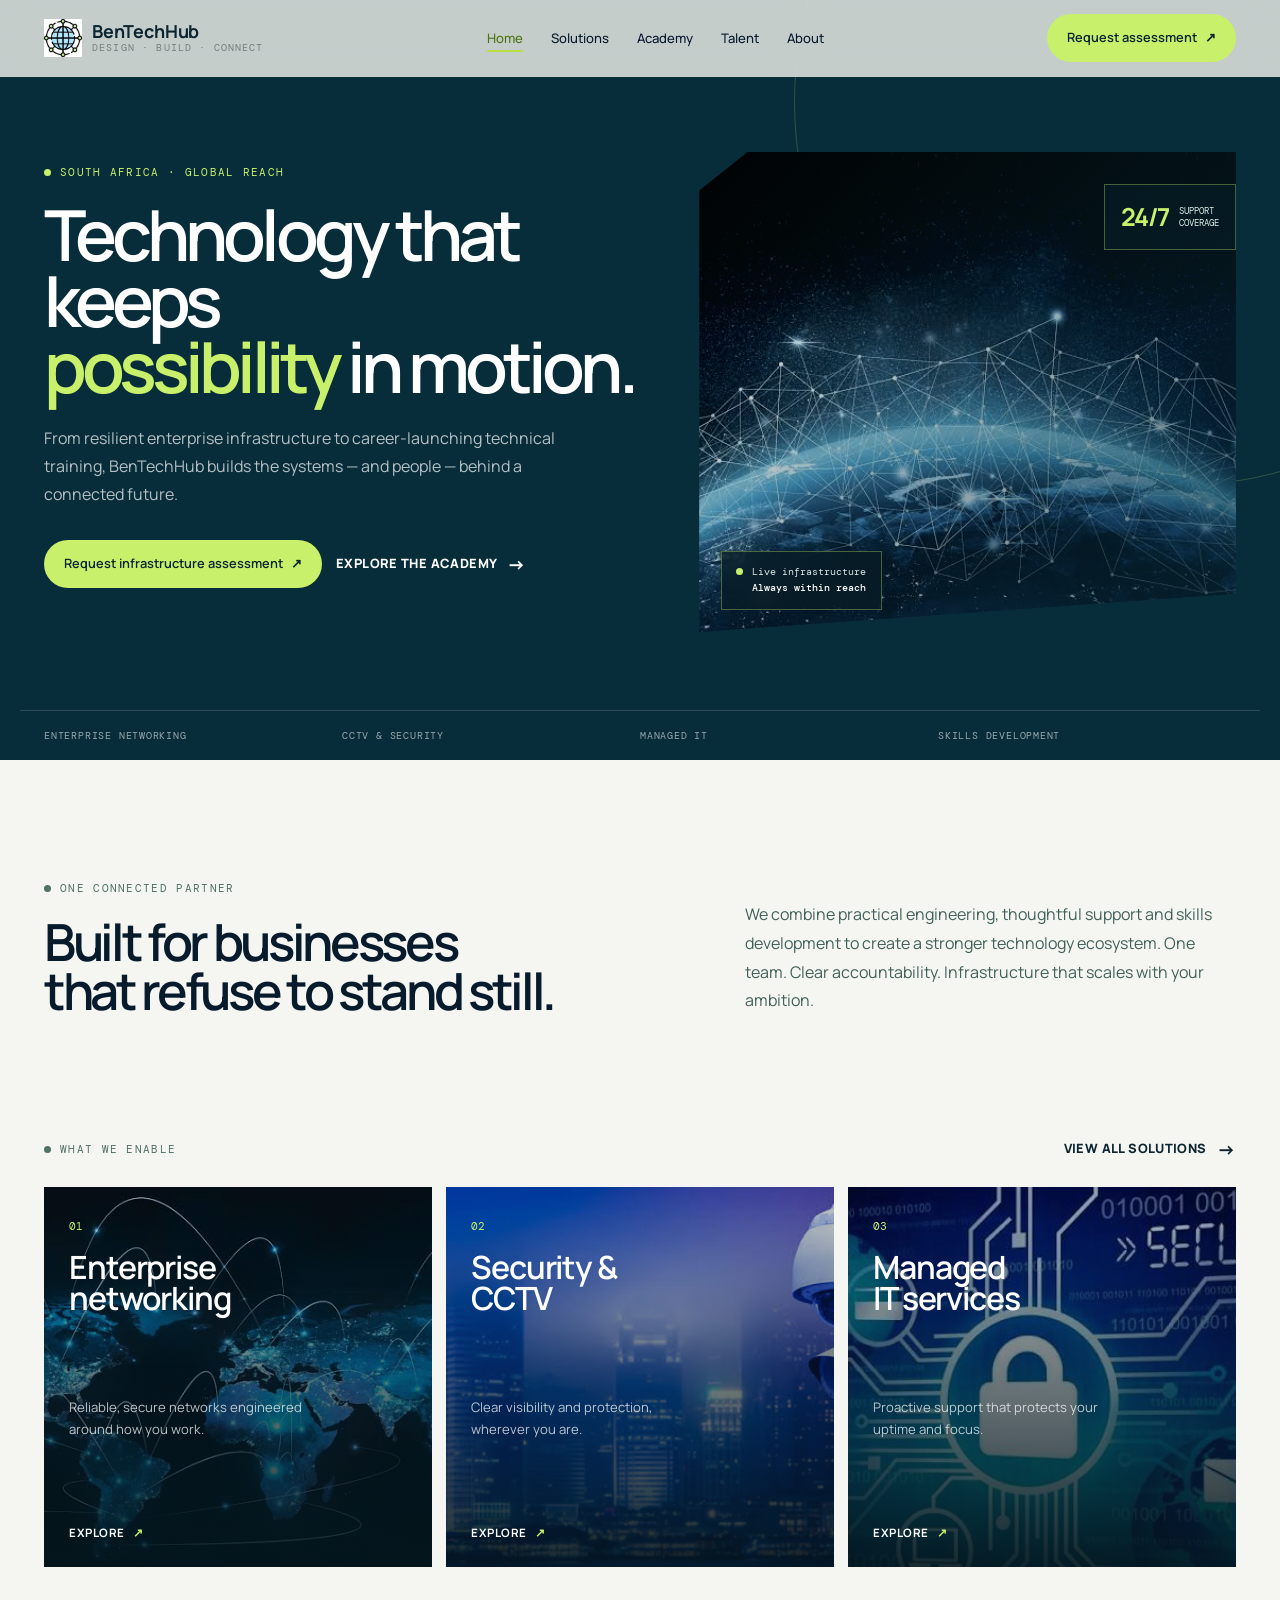
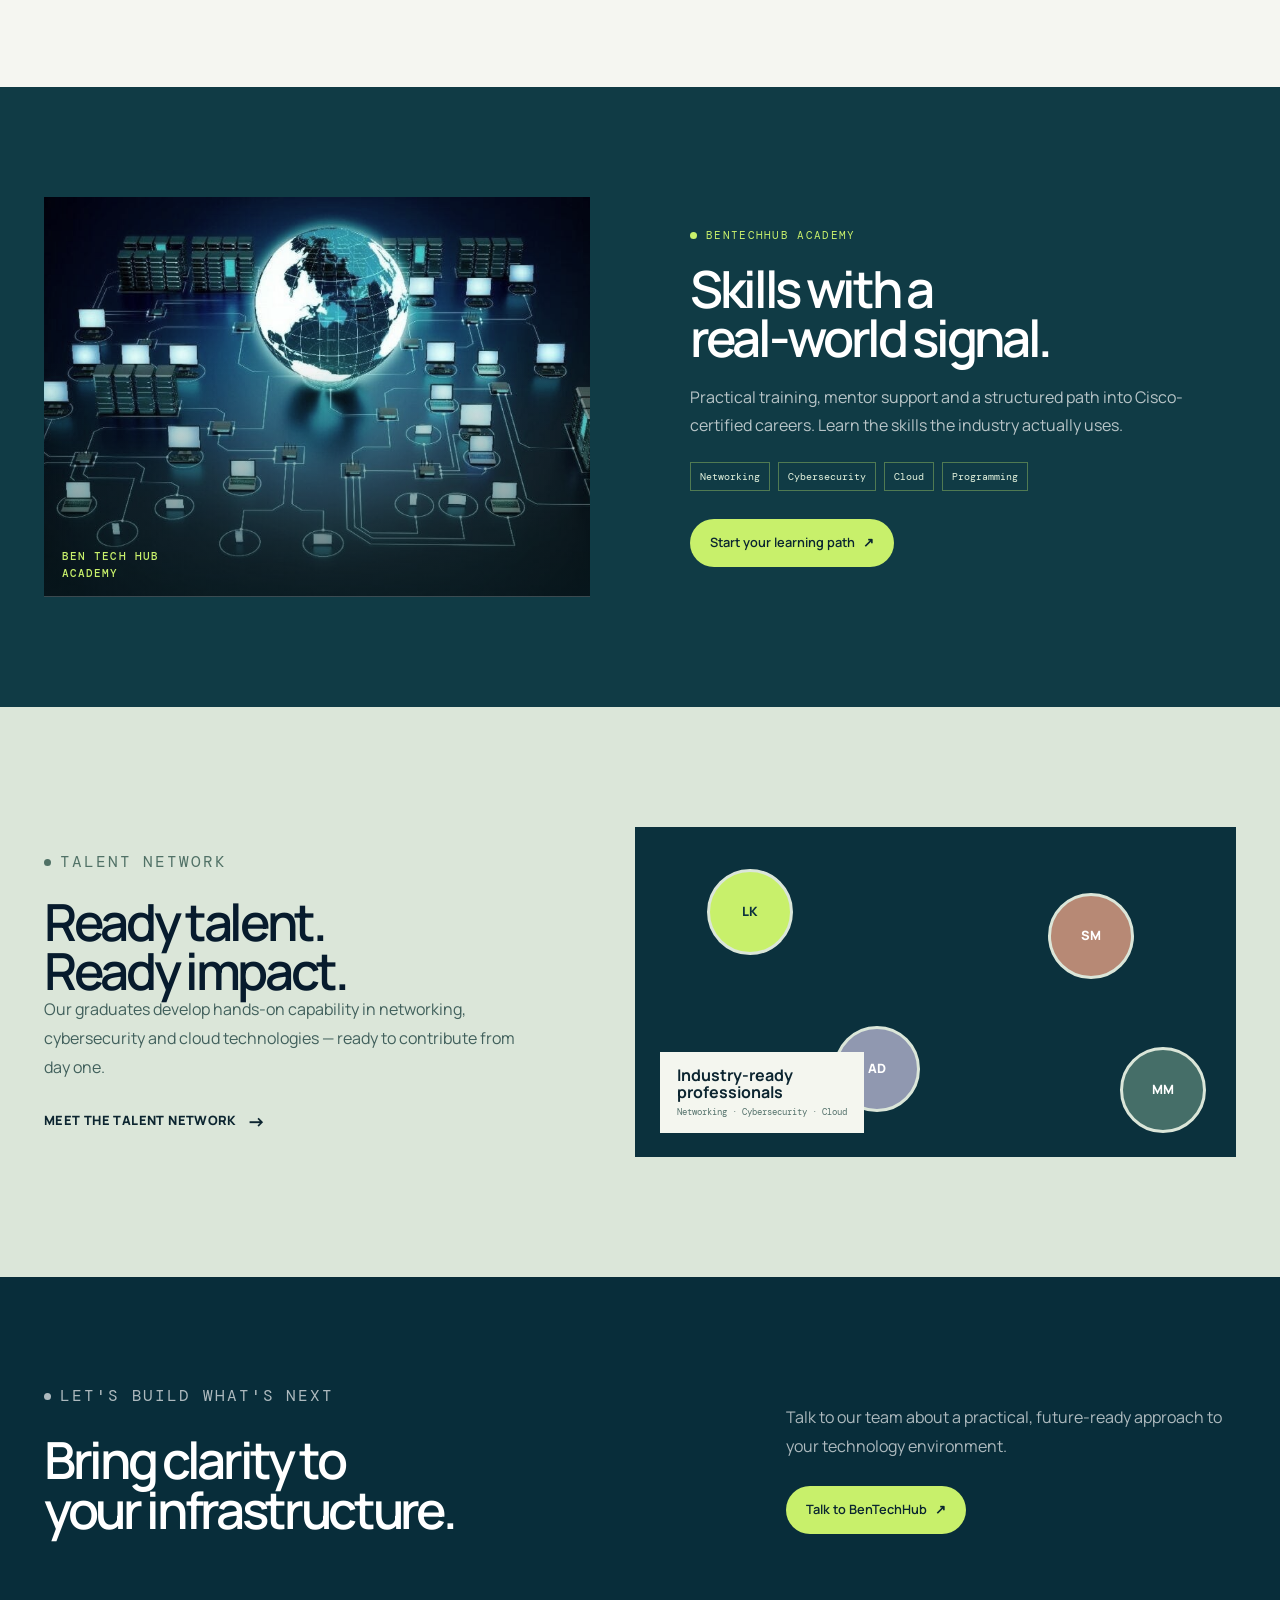
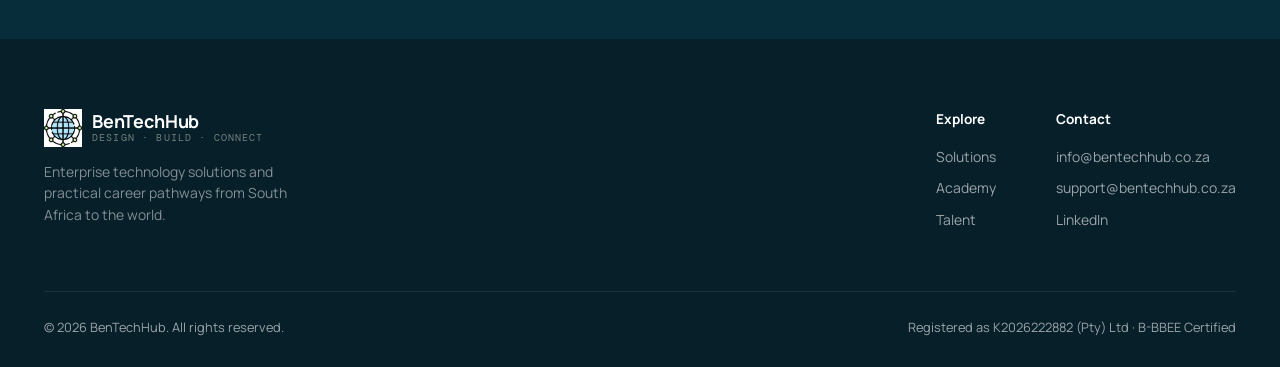
==== index.html @ 3ec2d5c3 "BenTech V1" ====
<!doctype html>
<html lang="en">
<head>
  <meta charset="utf-8"><meta name="viewport" content="width=device-width, initial-scale=1">
  <title>BenTechHub — Enterprise Technology & Career Pathways</title>
  <meta name="description" content="BenTechHub delivers enterprise networking, CCTV, managed IT and practical technology training across South Africa.">
  <link rel="preconnect" href="https://fonts.googleapis.com"><link rel="preconnect" href="https://fonts.gstatic.com" crossorigin>
  <link href="https://fonts.googleapis.com/css2?family=DM+Mono:wght@400;500&family=Manrope:wght@400;500;600;700;800&display=swap" rel="stylesheet"><link rel="stylesheet" href="styles.css">
</head>
<body class="hub-home">
<header id="siteHeader"><div class="nav-wrap container">
  <a class="brand hub-brand" href="index.html"><img src="images.png" alt="" class="hub-logo"><span class="brand-text"><b>BenTechHub</b><span>Design · Build · Connect</span></span></a>
  <nav class="links"><a class="active" href="index.html">Home</a><a href="services.html">Solutions</a><a href="academy.html">Academy</a><a href="talent.html">Talent</a><a href="about.html">About</a></nav>
  <div class="nav-cta"><a href="contact.html" class="btn btn-primary">Request assessment <span aria-hidden="true">↗</span></a><button class="burger" id="burger" type="button" aria-label="Open navigation menu" aria-expanded="false" aria-controls="mobilePanel"><svg viewBox="0 0 24 24" fill="none" stroke="currentColor" stroke-width="2"><path d="M3 6h18M3 12h18M3 18h18"/></svg></button></div>
</div></header>
<nav class="mobile-panel" id="mobilePanel" aria-label="Mobile navigation"><a href="index.html">Home</a><a href="services.html">Solutions</a><a href="academy.html">Academy</a><a href="talent.html">Talent</a><a href="about.html">About</a><a href="contact.html">Contact</a><a href="contact.html" class="btn btn-primary">Request assessment</a></nav>
<main>
<section class="hub-hero"><div class="container hub-hero-grid"><div class="hub-hero-copy"><p class="hub-kicker"><i></i>South Africa · Global reach</p><h1>Technology that keeps<br><em>possibility</em> in motion.</h1><p class="hub-intro">From resilient enterprise infrastructure to career-launching technical training, BenTechHub builds the systems — and people — behind a connected future.</p><div class="hero-actions"><a href="contact.html" class="btn btn-primary">Request infrastructure assessment <span aria-hidden="true">↗</span></a><a href="academy.html" class="hub-text-button">Explore the academy <span aria-hidden="true">→</span></a></div></div><div class="hub-hero-art"><img src="images.jpeg" alt="Global network connections visualised across the earth"><div class="hub-signal"><span></span>Live infrastructure<br><b>Always within reach</b></div><div class="hub-stat"><b>24/7</b><span>Support<br>coverage</span></div></div></div><div class="container hub-hero-foot"><span>Enterprise networking</span><span>CCTV & security</span><span>Managed IT</span><span>Skills development</span></div></section>
<section class="hub-intro-section"><div class="container hub-split-intro"><div><p class="hub-kicker dark"><i></i>One connected partner</p><h2>Built for businesses<br>that refuse to stand still.</h2></div><p>We combine practical engineering, thoughtful support and skills development to create a stronger technology ecosystem. One team. Clear accountability. Infrastructure that scales with your ambition.</p></div></section>
<section class="hub-solutions"><div class="container"><div class="hub-section-heading"><p class="hub-kicker dark"><i></i>What we enable</p><a href="services.html" class="hub-text-button">View all solutions <span>→</span></a></div><div class="hub-solutions-grid"><a class="hub-solution-card card-network" href="services.html#network"><div><span>01</span><h3>Enterprise<br>networking</h3></div><p>Reliable, secure networks engineered around how you work.</p><b>Explore <i>↗</i></b></a><a class="hub-solution-card card-security" href="services.html#cctv"><div><span>02</span><h3>Security &<br>CCTV</h3></div><p>Clear visibility and protection, wherever you are.</p><b>Explore <i>↗</i></b></a><a class="hub-solution-card card-managed" href="managed-it.html"><div><span>03</span><h3>Managed<br>IT services</h3></div><p>Proactive support that protects your uptime and focus.</p><b>Explore <i>↗</i></b></a></div></div></section>
<section class="hub-academy"><div class="container hub-academy-grid"><div class="hub-academy-image"><img src="IT-Networking-Fundamentals.jpg" alt="Connected devices and networking infrastructure"><div class="hub-image-label">BEN TECH HUB<br>ACADEMY</div></div><div><p class="hub-kicker"><i></i>BenTechHub Academy</p><h2>Skills with a<br>real-world signal.</h2><p class="hub-intro">Practical training, mentor support and a structured path into Cisco-certified careers. Learn the skills the industry actually uses.</p><div class="hub-course-tags"><span>Networking</span><span>Cybersecurity</span><span>Cloud</span><span>Programming</span></div><a class="btn btn-primary" href="academy.html">Start your learning path <span>↗</span></a></div></div></section>
<section class="hub-talent"><div class="container hub-talent-grid"><div><p class="hub-kicker dark"><i></i>Talent network</p><h2>Ready talent.<br>Ready impact.</h2><p>Our graduates develop hands-on capability in networking, cybersecurity and cloud technologies — ready to contribute from day one.</p><a class="hub-text-button" href="talent.html">Meet the talent network <span>→</span></a></div><div class="hub-people"><div class="person p1">LK</div><div class="person p2">SM</div><div class="person p3">AD</div><div class="person p4">MM</div><div class="people-card"><b>Industry-ready<br>professionals</b><span>Networking · Cybersecurity · Cloud</span></div></div></div></section>
<section class="hub-cta"><div class="container"><div><p class="hub-kicker"><i></i>Let's build what's next</p><h2>Bring clarity to<br>your infrastructure.</h2></div><div><p>Talk to our team about a practical, future-ready approach to your technology environment.</p><a href="contact.html" class="btn btn-primary">Talk to BenTechHub <span>↗</span></a></div></div></section>
</main>
<footer><div class="container"><div class="footer-top"><div class="footer-brand"><a class="brand hub-brand" href="index.html"><img src="images.png" alt="" class="hub-logo"><span class="brand-text"><b>BenTechHub</b><span>Design · Build · Connect</span></span></a><p>Enterprise technology solutions and practical career pathways from South Africa to the world.</p></div><div class="footer-cols"><div class="footer-col"><b>Explore</b><ul><li><a href="services.html">Solutions</a></li><li><a href="academy.html">Academy</a></li><li><a href="talent.html">Talent</a></li></ul></div><div class="footer-col"><b>Contact</b><ul><li><a href="mailto:info@bentechhub.co.za">info@bentechhub.co.za</a></li><li><a href="mailto:support@bentechhub.co.za">support@bentechhub.co.za</a></li><li><a href="https://www.linkedin.com/in/benediction-matlou">LinkedIn</a></li></ul></div></div></div><div class="footer-bottom"><span>© <span id="year"></span> BenTechHub. All rights reserved.</span><span>Registered as K2026222882 (Pty) Ltd · B-BBEE Certified</span></div></div></footer><script src="script.js"></script>
</body></html>
---- styles.css ----
:root{
  --ink:#0A1B33;
  --navy-deep:#0D2A52;
  --navy-mid:#123A6E;
  --green:#2F9E44;
  --green-dark:#237A35;
  --mint:#6FE3A0;
  --cloud:#F6F8FB;
  --white:#FFFFFF;
  --slate:#5B6B84;
  --line:#E4E8F0;
  --line-strong:#D5DDE9;
  --surface:#FFFFFF;
  --shadow-sm: 0 1px 2px rgba(10,27,51,.06);
  --shadow-md: 0 8px 24px rgba(10,27,51,.10);
  --shadow-lg: 0 24px 60px rgba(10,27,51,.16);
  --radius: 14px;
  --ease: cubic-bezier(.22,.61,.36,1);
}

*,*::before,*::after{ box-sizing:border-box; margin:0; padding:0; }
html{ scroll-behavior:smooth; }
@media (prefers-reduced-motion: reduce){
  html{ scroll-behavior:auto; }
  *,*::before,*::after{ animation-duration:.001ms !important; animation-iteration-count:1 !important; transition-duration:.001ms !important; scroll-behavior:auto !important; }
}

body{
  font-family:'Inter',sans-serif;
  color:var(--ink);
  background:linear-gradient(180deg, #fff 0%, #fbfcfe 100%);
  line-height:1.55;
  -webkit-font-smoothing:antialiased;
}

/* Global focus styles for keyboard navigation */
a:focus, button:focus, input:focus, select:focus, textarea:focus, [tabindex]:focus{
  outline:2px solid var(--green);
  outline-offset:2px;
}

h1,h2,h3,h4{ font-family:'Space Grotesk',sans-serif; font-weight:600; line-height:1.1; letter-spacing:-.01em; color:var(--ink); }
a{ color:inherit; text-decoration:none; }
ul{ list-style:none; }
img,svg{ display:block; max-width:100%; }
button,input,textarea,select{ font-family:inherit; font-size:inherit; }

.container{ max-width:1180px; margin:0 auto; padding:0 24px; }
.eyebrow{
  font-family:'JetBrains Mono',monospace;
  font-size:.72rem;
  letter-spacing:.14em;
  text-transform:uppercase;
  color:var(--green-dark);
  font-weight:500;
  display:inline-flex;
  align-items:center;
  gap:8px;
}
.eyebrow::before{
  content:'';
  width:7px; height:7px; border-radius:50%;
  background:var(--green);
  box-shadow:0 0 0 4px rgba(47,158,68,.15);
}

.btn{
  display:inline-flex; align-items:center; justify-content:center; gap:8px;
  padding:14px 26px;
  border-radius:8px;
  font-weight:600;
  font-size:.94rem;
  border:1px solid transparent;
  cursor:pointer;
  transition:transform .25s var(--ease), box-shadow .25s var(--ease), background .25s var(--ease), border-color .25s var(--ease);
  white-space:nowrap;
}
.btn-primary{ background:var(--green); color:#fff; box-shadow:0 6px 18px rgba(47,158,68,.28); }
.btn-primary:hover{ background:var(--green-dark); transform:translateY(-2px); box-shadow:0 10px 24px rgba(47,158,68,.34); }
.btn-ghost{ background:transparent; border-color:rgba(255,255,255,.28); color:#fff; }
.btn-ghost:hover{ border-color:rgba(255,255,255,.6); background:rgba(255,255,255,.06); }
.btn-dark{ background:var(--ink); color:#fff; }
.btn-dark:hover{ background:#000; transform:translateY(-2px); }
.btn:active{ transform:translateY(0); }
.btn:disabled{ cursor:wait; opacity:.68; transform:none; box-shadow:none; }
.btn-block{ width:100%; }

/* ---------- reveal on scroll ---------- */
.reveal{ opacity:0; transform:translateY(22px); transition:opacity .7s var(--ease), transform .7s var(--ease); }
.reveal.in{ opacity:1; transform:none; }

/* ---------- header ---------- */
header{
  position:fixed; top:0; left:0; right:0; z-index:100;
  background:rgba(255,255,255,.7);
  backdrop-filter:blur(14px);
  -webkit-backdrop-filter:blur(14px);
  border-bottom:1px solid transparent;
  transition:border-color .3s var(--ease), background .3s var(--ease);
}
header.scrolled{ border-color:var(--line); background:rgba(255,255,255,.94); box-shadow:0 8px 24px rgba(10,27,51,.06); }
.nav-wrap{ display:flex; align-items:center; justify-content:space-between; min-height:72px; padding:14px 24px; }
.brand{ display:flex; align-items:center; gap:10px; }
.brand-mark{ width:34px; height:34px; flex-shrink:0; }
.brand-text{ display:flex; flex-direction:column; line-height:1; }
.brand-text b{ font-family:'Space Grotesk',sans-serif; font-size:1.06rem; font-weight:700; letter-spacing:-.01em; }
.brand-text span{ font-family:'JetBrains Mono',monospace; font-size:.6rem; letter-spacing:.12em; color:var(--slate); text-transform:uppercase; margin-top:2px; }

nav.links{ display:flex; align-items:center; gap:34px; }
nav.links a{ font-size:.92rem; font-weight:500; color:var(--ink); position:relative; padding:4px 0; }
nav.links a::after{
  content:''; position:absolute; left:0; bottom:0; width:0; height:2px; background:var(--green);
  transition:width .3s var(--ease);
}
nav.links a:hover::after, nav.links a.active::after{ width:100%; }
nav.links a.active{ color:var(--green-dark); }

.nav-cta{ display:flex; align-items:center; gap:18px; }
.nav-phone{ display:flex; align-items:center; gap:8px; font-family:'JetBrains Mono',monospace; font-size:.84rem; color:var(--ink); }
.nav-phone svg{ width:16px; height:16px; color:var(--green); }
.burger{ display:none; width:38px; height:38px; align-items:center; justify-content:center; background:none; border:1px solid var(--line); border-radius:8px; cursor:pointer; }

.mobile-panel{
  display:flex; position:fixed; inset:0; z-index:99; background:var(--white);
  padding:96px 24px 40px; flex-direction:column; gap:6px;
  box-shadow:0 20px 60px rgba(10,27,51,.16);
}
.js .mobile-panel{ display:none; }
.js .mobile-panel.open{
  display:flex;
  overflow-y:auto;
}
.mobile-panel a{ padding:16px 4px; border-bottom:1px solid var(--line); font-size:1.05rem; font-weight:500; }
.mobile-panel .btn{ margin-top:20px; }

@media (max-width:920px){
  nav.links{ display:none; }
  .nav-phone{ display:none; }
  .burger{ display:flex; }
}

/* ---------- hero (home only) ---------- */
.hero{
  position:relative;
  padding:170px 0 100px;
  background:radial-gradient(ellipse at 75% 20%, var(--navy-mid) 0%, var(--navy-deep) 46%, var(--ink) 100%);
  color:#fff;
  overflow:hidden;
}
.hero::before{
  content:'';
  position:absolute; inset:0;
  background-image:
    linear-gradient(rgba(255,255,255,.045) 1px, transparent 1px),
    linear-gradient(90deg, rgba(255,255,255,.045) 1px, transparent 1px);
  background-size:56px 56px;
  mask-image:radial-gradient(ellipse at 70% 30%, black 0%, transparent 68%);
  pointer-events:none;
}
.hero-grid{
  display:grid; grid-template-columns:1.05fr .95fr; gap:60px; align-items:center;
  position:relative; z-index:2;
}
.hero-eyebrow{ color:var(--mint); }
.hero-eyebrow::before{ background:var(--mint); box-shadow:0 0 0 4px rgba(111,227,160,.18); }
.hero h1{ font-size:clamp(2.4rem, 4.6vw, 3.6rem); color:#fff; margin:20px 0 20px; }
.hero h1 .accent{ color:var(--mint); }
.hero p.lead{ font-size:1.08rem; color:rgba(255,255,255,.72); max-width:520px; margin-bottom:34px; }
.hero-actions{ display:flex; gap:14px; flex-wrap:wrap; margin-bottom:38px; }
.hero-trust{ display:flex; flex-wrap:wrap; gap:22px; }
.hero-trust li{ display:flex; align-items:center; gap:8px; font-size:.83rem; color:rgba(255,255,255,.65); font-family:'JetBrains Mono',monospace; }
.hero-trust svg{ width:15px; height:15px; color:var(--mint); flex-shrink:0; }

.diagram{ position:relative; width:100%; max-width:460px; margin:0 auto; aspect-ratio:1/1; }
.diagram svg.lines{ position:absolute; inset:0; width:100%; height:100%; overflow:visible; }
.diagram svg.lines path{ fill:none; stroke:rgba(111,227,160,.4); stroke-width:.55; stroke-dasharray:2 2.4; animation:flow 2.4s linear infinite; }
@keyframes flow{ to{ stroke-dashoffset:-13.2; } }
.node{ position:absolute; transform:translate(-50%,-50%); display:flex; flex-direction:column; align-items:center; gap:9px; text-align:center; }
.node .dot{ width:52px; height:52px; border-radius:50%; background:rgba(255,255,255,.06); border:1px solid rgba(111,227,160,.35); display:flex; align-items:center; justify-content:center; backdrop-filter:blur(6px); animation:pulseNode 3.2s var(--ease) infinite; }
.node .dot svg{ width:22px; height:22px; color:var(--mint); }
.node span{ font-family:'JetBrains Mono',monospace; font-size:.66rem; letter-spacing:.06em; color:rgba(255,255,255,.6); text-transform:uppercase; }
@keyframes pulseNode{ 0%,100%{ box-shadow:0 0 0 0 rgba(111,227,160,.28); } 50%{ box-shadow:0 0 0 10px rgba(111,227,160,0); } }
.node.center .dot{ width:78px; height:78px; background:var(--green); border-color:var(--green); box-shadow:0 0 40px rgba(47,158,68,.5); }
.node.center .dot svg{ width:30px; height:30px; color:#fff; }
.node.center span{ color:#fff; font-weight:600; letter-spacing:.04em; }
.node.n1{ top:12%; left:14%; } .node.n2{ top:12%; left:86%; }
.node.n3{ top:88%; left:14%; } .node.n4{ top:88%; left:86%; }
.node.center{ top:50%; left:50%; }

@media (max-width:920px){
  .hero-grid{ grid-template-columns:1fr; }
  .hero p.lead{ max-width:none; }
  .diagram{ max-width:340px; margin-top:20px; }
}

/* ---------- page hero (subpages) ---------- */
.page-hero{
  position:relative;
  padding:150px 0 70px;
  background:linear-gradient(120deg, var(--navy-deep), var(--ink) 80%);
  color:#fff;
  overflow:hidden;
}
.page-hero::before{
  content:'';
  position:absolute; inset:0;
  background-image:linear-gradient(rgba(255,255,255,.04) 1px, transparent 1px), linear-gradient(90deg, rgba(255,255,255,.04) 1px, transparent 1px);
  background-size:48px 48px;
  mask-image:radial-gradient(ellipse at 85% 0%, black 0%, transparent 60%);
}
.page-hero::after{
  content:''; position:absolute; right:8%; bottom:-90px; width:220px; height:220px;
  border:1px solid rgba(111,227,160,.18); border-radius:50%;
  box-shadow:0 0 0 24px rgba(111,227,160,.035), 0 0 0 48px rgba(111,227,160,.02);
  pointer-events:none;
}
.page-hero .eyebrow{ color:var(--mint); }
.page-hero .eyebrow::before{ background:var(--mint); }
.page-hero h1{ color:#fff; font-size:clamp(2.1rem,4vw,2.9rem); margin:16px 0 14px; position:relative; z-index:2; }
.page-hero p{ color:rgba(255,255,255,.68); max-width:560px; font-size:1.02rem; position:relative; z-index:2; }
.crumb{ display:flex; gap:8px; align-items:center; font-family:'JetBrains Mono',monospace; font-size:.75rem; color:rgba(255,255,255,.45); position:relative; z-index:2; margin-bottom:6px; }
.crumb a:hover{ color:#fff; }

/* ---------- trust strip ---------- */
.trust-strip{ background:var(--ink); padding:0; }
.trust-strip .row{ display:grid; grid-template-columns:repeat(4,1fr); }
.trust-item{ display:flex; align-items:center; gap:14px; padding:26px 24px; border-right:1px solid rgba(255,255,255,.08); }
.trust-item:last-child{ border-right:none; }
.trust-item svg{ width:26px; height:26px; color:var(--mint); flex-shrink:0; }
.trust-item b{ display:block; font-size:.86rem; color:#fff; font-weight:600; }
.trust-item small{ font-size:.75rem; color:rgba(255,255,255,.5); }
@media (max-width:800px){
  .trust-strip .row{ grid-template-columns:repeat(2,1fr); }
  .trust-item{ border-bottom:1px solid rgba(255,255,255,.08); }
}

/* ---------- section shared ---------- */
section{ padding:112px 0; }
.section-head{ max-width:640px; margin-bottom:56px; }
.section-head.center{ margin-left:auto; margin-right:auto; text-align:center; }
.section-head h2{ font-size:clamp(1.7rem,3vw,2.4rem); margin-top:14px; }
.section-head p{ color:var(--slate); margin-top:14px; font-size:1.02rem; }
.bg-cloud{ background:var(--cloud); background-image:linear-gradient(rgba(18,58,110,.025) 1px, transparent 1px), linear-gradient(90deg, rgba(18,58,110,.025) 1px, transparent 1px); background-size:42px 42px; }

/* ---------- services grid (home teaser + services page) ---------- */
.services-grid{ display:grid; grid-template-columns:repeat(4,1fr); gap:22px; }
.service-card{
  background:#fff; border:1px solid var(--line); border-radius:var(--radius);
  padding:30px 26px; position:relative; overflow:hidden;
  transition:transform .35s var(--ease), box-shadow .35s var(--ease), border-color .35s var(--ease);
}
.service-card::before{
  content:''; position:absolute; top:0; left:0; right:0; height:3px;
  background:linear-gradient(90deg, var(--green), var(--mint));
  transform:scaleX(0); transform-origin:left; transition:transform .4s var(--ease);
}
.service-card:hover{ transform:translateY(-6px); box-shadow:var(--shadow-lg); border-color:var(--line-strong); }
.service-card:hover::before{ transform:scaleX(1); }
.service-icon{ width:50px; height:50px; border-radius:12px; background:var(--cloud); display:flex; align-items:center; justify-content:center; margin-bottom:20px; }
.service-icon svg{ width:24px; height:24px; color:var(--green-dark); }
.service-card h3{ font-size:1.08rem; margin-bottom:12px; }
.service-card ul li{ font-size:.87rem; color:var(--slate); padding-left:16px; position:relative; margin-bottom:8px; }
.service-card ul li::before{ content:''; position:absolute; left:0; top:8px; width:5px; height:5px; border-radius:50%; background:var(--green); }
.service-card .more{ display:inline-flex; align-items:center; gap:6px; margin-top:16px; font-size:.85rem; font-weight:600; color:var(--green-dark); }
.service-card .more svg{ width:14px; height:14px; transition:transform .25s var(--ease); }
.service-card:hover .more svg{ transform:translateX(3px); }
@media (max-width:1000px){ .services-grid{ grid-template-columns:repeat(2,1fr); } }
@media (max-width:600px){ .services-grid{ grid-template-columns:1fr; } }

/* ---------- service detail blocks (services.html) ---------- */
.service-block{
  display:grid; grid-template-columns:.9fr 1.1fr; gap:60px; align-items:center;
  padding:60px 0; border-bottom:1px solid var(--line);
}
.service-block:last-child{ border-bottom:none; }
.service-block.reverse{ direction:rtl; }
.service-block.reverse > *{ direction:ltr; }
.sb-visual{
  background:var(--ink); border-radius:var(--radius); aspect-ratio:4/3;
  display:flex; align-items:center; justify-content:center; position:relative; overflow:hidden;
}
.sb-visual::before{ content:''; position:absolute; inset:0; background:radial-gradient(circle at 30% 20%, rgba(111,227,160,.16), transparent 60%); }
.sb-visual svg{ width:34%; height:34%; color:var(--mint); position:relative; z-index:2; }
.sb-tag{ font-family:'JetBrains Mono',monospace; font-size:.72rem; letter-spacing:.1em; text-transform:uppercase; color:var(--green-dark); margin-bottom:12px; display:block; }
.service-block h2{ font-size:1.7rem; margin-bottom:16px; }
.service-block p.desc{ color:var(--slate); margin-bottom:26px; font-size:1rem; }
.feature-list{ display:grid; grid-template-columns:1fr 1fr; gap:12px 20px; margin-bottom:26px; }
.feature-list li{ display:flex; gap:10px; align-items:flex-start; font-size:.9rem; }
.feature-list li svg{ width:16px; height:16px; color:var(--green); flex-shrink:0; margin-top:2px; }
@media (max-width:860px){
  .service-block, .service-block.reverse{ grid-template-columns:1fr; direction:ltr; }
  .feature-list{ grid-template-columns:1fr; }
}

/* ---------- managed IT band ---------- */
.managed{ background:var(--navy-deep); color:#fff; position:relative; overflow:hidden; }
.managed::before{
  content:''; position:absolute; width:600px; height:600px; border-radius:50%;
  background:radial-gradient(circle, rgba(111,227,160,.09), transparent 70%);
  top:-200px; right:-160px;
}
.managed-head{ text-align:center; max-width:600px; margin:0 auto 60px; position:relative; z-index:2; }
.managed-head .eyebrow{ color:var(--mint); justify-content:center; }
.managed-head .eyebrow::before{ background:var(--mint); }
.managed-head h2{ color:#fff; margin-top:14px; }
.managed-grid{ display:grid; grid-template-columns:repeat(3,1fr); gap:1px; background:rgba(255,255,255,.09); border-radius:var(--radius); overflow:hidden; position:relative; z-index:2; }
.managed-item{ background:var(--navy-deep); padding:32px 28px; transition:background .3s var(--ease); }
.managed-item:hover{ background:rgba(255,255,255,.04); }
.managed-item svg{ width:26px; height:26px; color:var(--mint); margin-bottom:16px; }
.managed-item h4{ color:#fff; font-size:1rem; margin-bottom:8px; }
.managed-item p{ font-size:.87rem; color:rgba(255,255,255,.55); }
@media (max-width:800px){ .managed-grid{ grid-template-columns:1fr; } }

/* ---------- SLA table (managed-it.html) ---------- */
.sla-table{ width:100%; border-collapse:collapse; background:#fff; border-radius:var(--radius); overflow:hidden; box-shadow:var(--shadow-sm); }
.sla-table th, .sla-table td{ text-align:left; padding:16px 22px; font-size:.9rem; border-bottom:1px solid var(--line); }
.sla-table th{ font-family:'JetBrains Mono',monospace; font-size:.7rem; letter-spacing:.08em; text-transform:uppercase; color:var(--slate); background:var(--cloud); }
.sla-table tr:last-child td{ border-bottom:none; }
.sla-table td.tag{ font-family:'JetBrains Mono',monospace; font-size:.82rem; color:var(--green-dark); font-weight:500; }

/* ---------- why choose us ---------- */
.why{ display:grid; grid-template-columns:1.1fr .9fr; gap:70px; align-items:center; }
.why-list li{ display:flex; gap:16px; padding:18px 0; border-bottom:1px solid var(--line); }
.why-list li:first-child{ padding-top:0; }
.why-list .check{ width:26px; height:26px; border-radius:50%; background:rgba(47,158,68,.1); display:flex; align-items:center; justify-content:center; flex-shrink:0; margin-top:2px; }
.why-list .check svg{ width:14px; height:14px; color:var(--green-dark); }
.why-list h4{ font-size:.98rem; margin-bottom:4px; }
.why-list p{ font-size:.87rem; color:var(--slate); }

.badge-card{ background:var(--ink); border-radius:var(--radius); padding:44px 36px; text-align:center; color:#fff; position:relative; overflow:hidden; }
.badge-card::before{ content:''; position:absolute; inset:0; background:radial-gradient(circle at 50% 0%, rgba(111,227,160,.18), transparent 60%); }
.badge-ring{ width:110px; height:110px; border-radius:50%; margin:0 auto 22px; border:2px solid var(--mint); display:flex; flex-direction:column; align-items:center; justify-content:center; position:relative; z-index:2; }
.badge-ring b{ font-family:'Space Grotesk',sans-serif; font-size:1.5rem; }
.badge-ring span{ font-family:'JetBrains Mono',monospace; font-size:.6rem; letter-spacing:.08em; color:rgba(255,255,255,.6); }
.badge-card h4{ color:#fff; font-size:1.1rem; margin-bottom:8px; position:relative; z-index:2; }
.badge-card p{ color:rgba(255,255,255,.55); font-size:.88rem; position:relative; z-index:2; }
@media (max-width:900px){ .why{ grid-template-columns:1fr; } }

/* ---------- process steps (about.html — genuinely sequential) ---------- */
.process{ display:grid; grid-template-columns:repeat(4,1fr); gap:0; position:relative; }
.process::before{ content:''; position:absolute; top:26px; left:6%; right:6%; height:1px; background:var(--line); z-index:0; }
.step{ position:relative; z-index:1; text-align:left; padding-right:24px; }
.step .num{
  width:52px; height:52px; border-radius:50%; background:var(--ink); color:#fff;
  display:flex; align-items:center; justify-content:center; font-family:'JetBrains Mono',monospace; font-size:.9rem;
  margin-bottom:20px;
}
.step h4{ font-size:1rem; margin-bottom:8px; }
.step p{ font-size:.87rem; color:var(--slate); }
@media (max-width:860px){ .process{ grid-template-columns:1fr; gap:34px; } .process::before{ display:none; } }

/* ---------- stats ---------- */
.stat-row{ display:grid; grid-template-columns:repeat(4,1fr); gap:24px; }
.stat{ text-align:center; padding:30px 20px; border:1px solid var(--line); border-radius:var(--radius); background:rgba(255,255,255,.7); box-shadow:var(--shadow-sm); transition:transform .3s var(--ease), box-shadow .3s var(--ease); }
.stat:hover{ transform:translateY(-4px); box-shadow:var(--shadow-md); }
.stat b{ font-family:'Space Grotesk',sans-serif; font-size:2.1rem; display:block; color:var(--green-dark); }
.stat span{ font-size:.82rem; color:var(--slate); }
@media (max-width:700px){ .stat-row{ grid-template-columns:1fr 1fr; } }

/* ---------- pricing ---------- */
.pricing-grid{ display:grid; grid-template-columns:repeat(3,1fr); gap:24px; align-items:stretch; }
.price-card{ border:1px solid var(--line); border-radius:var(--radius); padding:36px 30px; background:#fff; display:flex; flex-direction:column; transition:transform .35s var(--ease), box-shadow .35s var(--ease); }
.price-card:hover{ transform:translateY(-6px); box-shadow:var(--shadow-md); }
.price-card.featured{ background:var(--ink); color:#fff; border-color:var(--ink); transform:scale(1.03); box-shadow:var(--shadow-lg); }
.price-card.featured:hover{ transform:scale(1.03) translateY(-6px); }
.price-tag{ font-family:'JetBrains Mono',monospace; font-size:.7rem; letter-spacing:.1em; text-transform:uppercase; color:var(--green-dark); margin-bottom:6px; }
.price-card.featured .price-tag{ color:var(--mint); }
.price-card h3{ font-size:1.2rem; margin-bottom:4px; }
.price-card .users{ font-size:.82rem; color:var(--slate); margin-bottom:20px; }
.price-card.featured .users{ color:rgba(255,255,255,.55); }
.price-amount{ display:flex; align-items:baseline; gap:6px; margin-bottom:24px; }
.price-amount b{ font-family:'Space Grotesk',sans-serif; font-size:2.3rem; }
.price-amount span{ font-size:.85rem; color:var(--slate); }
.price-card.featured .price-amount span{ color:rgba(255,255,255,.55); }
.price-card ul{ margin-bottom:28px; flex-grow:1; }
.price-card ul li{ display:flex; gap:10px; align-items:flex-start; font-size:.87rem; padding:7px 0; color:var(--ink); }
.price-card.featured ul li{ color:rgba(255,255,255,.85); }
.price-card ul li svg{ width:15px; height:15px; color:var(--green); flex-shrink:0; margin-top:2px; }
.price-card.featured ul li svg{ color:var(--mint); }
.price-note{ text-align:center; font-size:.83rem; color:var(--slate); max-width:520px; margin:36px auto 0; }
@media (max-width:1000px){ .pricing-grid{ grid-template-columns:1fr; } .price-card.featured{ transform:none; } .price-card.featured:hover{ transform:translateY(-6px); } }

/* ---------- FAQ (pricing.html) ---------- */
.faq{ max-width:760px; margin:0 auto; }
.faq-item{ border-bottom:1px solid var(--line); }
.faq-q{
  display:flex; align-items:center; justify-content:space-between; gap:20px;
  padding:24px 4px; cursor:pointer; background:none; border:none; width:100%; text-align:left;
  font-family:'Space Grotesk',sans-serif; font-size:1rem; font-weight:600; color:var(--ink);
}
.faq-q:hover{ color:var(--green-dark); }
.faq-q svg{ width:18px; height:18px; color:var(--green-dark); flex-shrink:0; transition:transform .3s var(--ease); }
.faq-item.open .faq-q svg{ transform:rotate(45deg); }
.faq-a{ max-height:none; overflow:visible; }
.faq-a p{ padding:0 4px 24px; font-size:.9rem; color:var(--slate); max-width:640px; }
.js .faq-a{ max-height:0; overflow:hidden; transition:max-height .35s var(--ease); }
.js .faq-item.open .faq-a{ max-height:220px; }

/* ---------- CTA banner ---------- */
.cta-banner{
  background:linear-gradient(120deg, var(--navy-deep), var(--navy-mid));
  border-radius:12px; padding:56px 50px; box-shadow:var(--shadow-lg);
  display:flex; align-items:center; justify-content:space-between; gap:30px; flex-wrap:wrap;
  color:#fff;
}
.cta-banner h3{ color:#fff; font-size:1.5rem; margin-bottom:8px; }
.cta-banner p{ color:rgba(255,255,255,.65); max-width:440px; font-size:.92rem; }

/* ---------- contact ---------- */
.contact-grid{ display:grid; grid-template-columns:1.2fr .8fr; gap:60px; }
.field{ margin-bottom:20px; }
.field label{ display:block; font-size:.82rem; font-weight:600; margin-bottom:8px; }
.field input, .field select, .field textarea{
  width:100%; padding:13px 15px; border:1px solid var(--line); border-radius:9px;
  background:var(--cloud); color:var(--ink);
  transition:border-color .25s var(--ease), background .25s var(--ease);
}
.field input:focus, .field select:focus, .field textarea:focus{ outline:2px solid var(--green); outline-offset:2px; border-color:var(--green); background:#fff; }
.field input[aria-invalid="true"], .field select[aria-invalid="true"], .field textarea[aria-invalid="true"]{
  border-color:#d32f2f; background:rgba(211,47,47,.04);
}
.field-error{
  font-size:.8rem; color:#d32f2f; margin-top:6px; display:block; font-weight:500;
  animation:slideDown .25s var(--ease);
}
@keyframes slideDown{ from{ opacity:0; transform:translateY(-6px); } to{ opacity:1; transform:none; } }
.field-row{ display:grid; grid-template-columns:1fr 1fr; gap:16px; }
.field textarea{ resize:vertical; min-height:110px; }
#formStatus{ font-size:.85rem; margin-top:14px; display:none; padding:12px 14px; border-radius:8px; animation:slideDown .25s var(--ease); }
#formStatus.show{ display:block; background:rgba(47,158,68,.08); color:var(--green-dark); border:1px solid rgba(47,158,68,.2); }
#formStatus.show.error{ background:rgba(211,47,47,.08); color:#d32f2f; border-color:rgba(211,47,47,.2); }
#formStatus.ok{ font-weight:500; }

.contact-info{ display:flex; flex-direction:column; gap:20px; }
.info-card{ border:1px solid var(--line); border-radius:12px; padding:22px 24px; display:flex; gap:16px; align-items:flex-start; background:rgba(255,255,255,.72); box-shadow:var(--shadow-sm); transition:transform .3s var(--ease), border-color .3s var(--ease), box-shadow .3s var(--ease); }
.info-card:hover{ transform:translateY(-3px); border-color:var(--line-strong); box-shadow:var(--shadow-md); }
.info-card .ic{ width:40px; height:40px; border-radius:10px; background:var(--cloud); display:flex; align-items:center; justify-content:center; flex-shrink:0; }
.info-card .ic svg{ width:19px; height:19px; color:var(--green-dark); }
.info-card b{ display:block; font-size:.92rem; margin-bottom:2px; }
.info-card span, .info-card a{ font-size:.87rem; color:var(--slate); }
.coverage-card{ border-radius:12px; overflow:hidden; background:var(--ink); padding:26px 24px; color:#fff; position:relative; }
.coverage-card svg{ width:100%; height:auto; opacity:.9; }
.coverage-card b{ display:block; font-size:.92rem; margin-bottom:10px; }
@media (max-width:900px){ .contact-grid{ grid-template-columns:1fr; } .field-row{ grid-template-columns:1fr; } }

/* ---------- footer ---------- */
footer{ background:var(--ink); color:rgba(255,255,255,.6); padding:70px 0 30px; }
.footer-top{ display:flex; justify-content:space-between; flex-wrap:wrap; gap:40px; padding-bottom:50px; border-bottom:1px solid rgba(255,255,255,.08); }
.footer-brand p{ max-width:280px; font-size:.87rem; margin-top:14px; color:rgba(255,255,255,.5); }
.footer-cols{ display:flex; gap:60px; flex-wrap:wrap; }
.footer-col b{ display:block; color:#fff; font-size:.85rem; margin-bottom:16px; }
.footer-col li{ margin-bottom:10px; font-size:.87rem; }
.footer-col a:hover{ color:#fff; }
.footer-bottom{ display:flex; justify-content:space-between; align-items:center; padding-top:26px; font-size:.8rem; flex-wrap:wrap; gap:10px; }

@media (max-width:600px){
  section{ padding:76px 0; }
  .container{ padding-left:18px; padding-right:18px; }
  .hero{ padding:132px 0 72px; }
  .page-hero{ padding:124px 0 58px; }
  .hero-actions .btn, .cta-banner .btn{ width:100%; }
  .cta-banner{ padding:34px 24px; }
  .footer-cols{ gap:30px; }
}

/* ---------- BenTechHub visual refresh ---------- */
:root{
  --ink:#071b2d;
  --navy-deep:#082b45;
  --navy-mid:#0d5670;
  --green:#b8df45;
  --green-dark:#4c7414;
  --mint:#d9f58b;
  --cloud:#f3f5f0;
  --slate:#526473;
  --line:#dce4df;
  --line-strong:#b8c9c2;
  --radius:10px;
}

body{ background:#f8faf7; }
h1,h2,h3,h4{ letter-spacing:-.035em; }
.container{ max-width:1240px; }
header{ background:rgba(248,250,247,.78); }
header.scrolled{ background:rgba(248,250,247,.96); }
.brand-mark{ width:38px; height:38px; }
.brand-text b{ font-size:1.12rem; }
.brand-text span{ color:#74817d; }
.btn{ border-radius:5px; padding:14px 22px; }
.btn-primary{ background:var(--green); color:var(--ink); box-shadow:0 8px 22px rgba(184,223,69,.22); }
.btn-primary:hover{ background:#c7eb5f; box-shadow:0 12px 28px rgba(184,223,69,.3); }
.btn-ghost{ border-color:rgba(255,255,255,.36); }
.btn-dark{ background:#071b2d; }
.eyebrow{ color:var(--green-dark); }
.eyebrow::before{ background:var(--green); box-shadow:0 0 0 4px rgba(184,223,69,.2); }

.hero{ padding:154px 0 94px; background:linear-gradient(115deg,#061a2a 0%,#0a334c 55%,#0b6070 100%); }
.hero::before{ opacity:.6; background-size:44px 44px; }
.hero-grid{ grid-template-columns:1.02fr .98fr; gap:72px; }
.hero h1{ max-width:620px; font-size:clamp(2.9rem,5.3vw,5.2rem); line-height:.98; }
.hero p.lead{ max-width:570px; color:rgba(255,255,255,.74); font-size:1.03rem; }
.hero-actions{ margin-bottom:32px; }
.hero-trust{ gap:16px 24px; }
.hero-trust li{ font-family:'Inter',sans-serif; font-size:.78rem; }
.hero-visual{ position:relative; min-height:470px; overflow:hidden; border-radius:10px; border:1px solid rgba(217,245,139,.3); box-shadow:0 28px 70px rgba(0,0,0,.3); transform:rotate(1.5deg); }
.hero-visual::after{ content:''; position:absolute; inset:0; background:linear-gradient(180deg,transparent 35%,rgba(4,18,29,.85) 100%); }
.hero-visual img{ width:100%; height:100%; min-height:470px; object-fit:cover; filter:saturate(.9) contrast(1.05); }
.hero-visual-caption{ position:absolute; z-index:2; left:24px; right:24px; bottom:22px; display:flex; align-items:center; gap:9px; color:#fff; font-size:.75rem; }
.hero-visual-caption b{ margin-left:auto; color:var(--mint); font-family:'JetBrains Mono',monospace; font-size:1.1rem; }
.live-dot{ width:8px; height:8px; border-radius:50%; background:var(--green); box-shadow:0 0 0 5px rgba(184,223,69,.14); }
.hero-visual-stamp{ position:absolute; z-index:3; top:20px; right:20px; display:flex; align-items:center; gap:10px; padding:10px 12px; background:rgba(7,27,45,.7); color:#fff; font:500 .62rem/1.35 'JetBrains Mono',monospace; letter-spacing:.05em; text-transform:uppercase; }
.hero-visual-stamp strong{ color:var(--green); font-size:1.45rem; }
.academy-preview{ background:#f8faf7; padding:94px 0; }
.academy-grid{ display:grid; grid-template-columns:1.05fr .95fr; align-items:center; gap:74px; }
.academy-image{ height:350px; overflow:hidden; border-radius:10px; }
.academy-image img{ width:100%; height:100%; object-fit:cover; filter:saturate(.8); }
.academy-grid h2{ font-size:clamp(2rem,3.3vw,3.2rem); margin:16px 0; max-width:480px; }
.academy-grid p{ max-width:500px; color:var(--slate); font-size:1rem; }
.academy-pills{ display:flex; flex-wrap:wrap; gap:8px; margin:24px 0 26px; }
.academy-pills span{ border:1px solid var(--line-strong); border-radius:99px; padding:7px 12px; color:var(--navy-deep); font-size:.75rem; }
.text-link{ display:inline-flex; gap:9px; align-items:center; color:var(--green-dark); font-weight:700; font-size:.88rem; }
.text-link span{ font-size:1.15rem; }
.trust-strip{ background:#071b2d; }
.trust-item{ padding:22px 20px; }
.trust-item svg{ color:var(--green); }
.bg-cloud{ background-color:#eef3ee; background-image:linear-gradient(rgba(8,43,69,.035) 1px,transparent 1px),linear-gradient(90deg,rgba(8,43,69,.035) 1px,transparent 1px); }
.section-head h2{ font-size:clamp(2rem,3.5vw,3rem); }
.service-card{ border-radius:7px; padding:28px 24px; box-shadow:0 10px 25px rgba(7,27,45,.04); }
.service-card::before{ background:var(--green); }
.service-icon{ border-radius:7px; background:#e8f0d9; }
.service-icon svg{ color:var(--green-dark); }
.managed{ background:#082b45; }
.managed-grid{ border-radius:7px; }
.cta-banner{ border-radius:7px; background:linear-gradient(110deg,#082b45,#0d6070); }
.page-hero{ background:linear-gradient(115deg,#061a2a,#0d5670); }
.page-hero::after{ border-color:rgba(217,245,139,.22); }
.service-block{ padding:74px 0; }
.sb-visual{ border-radius:8px; background-size:cover; background-position:center; }
.service-block:nth-child(1) .sb-visual{ background-image:linear-gradient(rgba(7,27,45,.32),rgba(7,27,45,.72)),url('images (3).jpeg'); }
.service-block:nth-child(2) .sb-visual{ background-image:linear-gradient(rgba(7,27,45,.32),rgba(7,27,45,.72)),url('images (1).jpeg'); }
.service-block:nth-child(3) .sb-visual{ background-image:linear-gradient(rgba(7,27,45,.28),rgba(7,27,45,.72)),url('images (2).jpeg'); }
.service-block:nth-child(4) .sb-visual{ background-image:linear-gradient(rgba(7,27,45,.28),rgba(7,27,45,.72)),url('images.jpeg'); }
.price-card{ border-radius:7px; }
.price-card.featured{ background:#082b45; }
footer{ background:#061a2a; }

@media (max-width:920px){
  .hero-grid,.academy-grid{ grid-template-columns:1fr; gap:42px; }
  .hero-visual{ min-height:380px; transform:none; }
  .hero-visual img{ min-height:380px; }
  .academy-image{ height:300px; }
}
@media (max-width:600px){
  .hero{ padding-top:128px; }
  .hero h1{ font-size:clamp(2.65rem,13vw,4rem); }
  .hero-visual{ min-height:300px; }
  .hero-visual img{ min-height:300px; }
  .academy-preview{ padding:70px 0; }
}

/* ---------- BenTechHub home 2026 ---------- */
.hub-home{font-family:Manrope,Inter,sans-serif;background:#f5f6f1;color:#0c2530}.hub-home h1,.hub-home h2,.hub-home h3{font-family:Manrope,Inter,sans-serif}.hub-home .brand-text b{font-family:Manrope,sans-serif}.hub-home .brand-text span,.hub-kicker{font-family:'DM Mono',monospace}.hub-logo{width:38px;height:38px;object-fit:contain}.hub-home header{background:rgba(245,246,241,.8)}.hub-home header.scrolled{background:rgba(245,246,241,.97)}.hub-home .links{gap:28px}.hub-home .links a{font-size:.82rem}.hub-home .btn{border-radius:999px;font-size:.8rem;padding:13px 19px}.hub-home .btn-primary{background:#c8f06b;color:#0a2530;box-shadow:none}.hub-home .btn-primary:hover{background:#d8fa8c}.hub-kicker{font-size:.68rem;letter-spacing:.12em;text-transform:uppercase;color:#c8f06b;display:flex;align-items:center;gap:9px;margin-bottom:20px}.hub-kicker i{width:7px;height:7px;border-radius:50%;background:currentColor;display:inline-block}.hub-kicker.dark{color:#507166}.hub-hero{padding:152px 0 0;background:#082d3a;color:white;overflow:hidden;position:relative}.hub-hero:before{content:'';position:absolute;width:60vw;height:60vw;border:1px solid rgba(200,240,107,.2);border-radius:50%;right:-22vw;top:-22vw}.hub-hero-grid{display:grid;grid-template-columns:1.06fr .94fr;gap:50px;align-items:center;position:relative}.hub-hero h1{font-size:clamp(3rem,5.5vw,5.6rem);letter-spacing:-.07em;line-height:.94;color:#fff;margin-bottom:25px}.hub-hero h1 em{font-style:normal;color:#c8f06b}.hub-intro{color:rgba(255,255,255,.7);max-width:560px;font-size:1rem;line-height:1.75}.hub-hero .hero-actions{align-items:center;margin-top:32px}.hub-text-button{font-size:.8rem;font-weight:800;display:inline-flex;gap:10px;align-items:center;text-transform:uppercase;letter-spacing:.03em}.hub-text-button span{font-size:1.15rem;transition:transform .25s var(--ease)}.hub-text-button:hover span{transform:translateX(4px)}.hub-hero-art{height:480px;position:relative;overflow:hidden;clip-path:polygon(9% 0,100% 0,100% 92%,0 100%,0 8%)}.hub-hero-art:after{content:'';position:absolute;inset:0;background:linear-gradient(135deg,rgba(8,45,58,.05),rgba(8,45,58,.7))}.hub-hero-art img{height:100%;width:100%;object-fit:cover;filter:saturate(.7) contrast(1.15)}.hub-signal,.hub-stat{position:absolute;z-index:1;background:rgba(7,28,38,.75);backdrop-filter:blur(10px);border:1px solid rgba(200,240,107,.34)}.hub-signal{left:22px;bottom:22px;padding:12px 15px 12px 30px;font:400 .65rem/1.6 'DM Mono',monospace;color:#d9ebe5}.hub-signal span{position:absolute;width:7px;height:7px;border-radius:50%;background:#c8f06b;left:14px;top:16px}.hub-signal b{font-weight:500;color:#fff}.hub-stat{right:0;top:32px;padding:13px 16px;display:flex;gap:10px;align-items:center}.hub-stat b{font-size:1.55rem;color:#c8f06b;letter-spacing:-.06em}.hub-stat span{font:400 .58rem/1.3 'DM Mono',monospace;text-transform:uppercase;color:#d9ebe5}.hub-hero-foot{display:grid;grid-template-columns:repeat(4,1fr);border-top:1px solid rgba(255,255,255,.14);margin-top:78px}.hub-hero-foot span{padding:18px 0;color:rgba(255,255,255,.58);font:400 .62rem 'DM Mono',monospace;text-transform:uppercase;letter-spacing:.08em}.hub-intro-section{padding:120px 0;background:#f5f6f1}.hub-split-intro{display:grid;grid-template-columns:1.1fr .9fr;gap:100px;align-items:end}.hub-home h2{font-size:clamp(2.3rem,4vw,4.2rem);letter-spacing:-.065em;line-height:.96}.hub-split-intro p:last-child,.hub-talent p,.hub-cta p{font-size:1rem;line-height:1.8;color:#41605c}.hub-solutions{padding:0 0 120px}.hub-section-heading{display:flex;align-items:center;justify-content:space-between;margin-bottom:23px}.hub-section-heading .hub-kicker{margin:0}.hub-solutions-grid{display:grid;grid-template-columns:repeat(3,1fr);gap:14px}.hub-solution-card{min-height:380px;padding:25px;display:flex;flex-direction:column;justify-content:space-between;position:relative;overflow:hidden;color:#fff;background-size:cover;background-position:center;isolation:isolate;transition:transform .3s var(--ease)}.hub-solution-card:hover{transform:translateY(-7px)}.hub-solution-card:before{content:'';position:absolute;inset:0;background:linear-gradient(180deg,rgba(4,22,29,.22),rgba(4,22,29,.91));z-index:-1}.card-network{background-image:url('images (1).jpeg')}.card-security{background-image:url('images (3).jpeg')}.card-managed{background-image:url('images (2).jpeg')}.hub-solution-card span{font:400 .67rem 'DM Mono',monospace;color:#c8f06b}.hub-solution-card h3{color:#fff;font-size:2rem;line-height:.97;margin-top:16px}.hub-solution-card p{font-size:.82rem;line-height:1.65;color:rgba(255,255,255,.73);max-width:240px}.hub-solution-card b{font-size:.72rem;text-transform:uppercase;letter-spacing:.05em}.hub-solution-card i{font-style:normal;color:#c8f06b;margin-left:5px}.hub-academy{background:#103b45;color:#fff;padding:110px 0}.hub-academy-grid{display:grid;grid-template-columns:1fr 1fr;gap:100px;align-items:center}.hub-academy-image{height:400px;position:relative}.hub-academy-image img{width:100%;height:100%;object-fit:cover;filter:saturate(.65)}.hub-academy-image:after{content:'';position:absolute;inset:0;background:linear-gradient(0deg,rgba(6,26,34,.65),transparent 60%)}.hub-image-label{position:absolute;z-index:1;left:18px;bottom:16px;color:#c8f06b;font:500 .67rem/1.5 'DM Mono',monospace;letter-spacing:.1em}.hub-academy h2{color:#fff;margin-bottom:21px}.hub-academy .hub-intro{margin-bottom:23px}.hub-course-tags{display:flex;flex-wrap:wrap;gap:8px;margin-bottom:28px}.hub-course-tags span{font:400 .65rem 'DM Mono',monospace;border:1px solid rgba(200,240,107,.35);padding:7px 9px;color:#e4f3de}.hub-talent{padding:120px 0;background:#dbe6d9}.hub-talent-grid{display:grid;grid-template-columns:.9fr 1.1fr;gap:100px;align-items:center}.hub-talent .hub-text-button{margin-top:25px}.hub-people{height:330px;position:relative;background:#0b313d;overflow:hidden}.person{width:86px;height:86px;border-radius:50%;position:absolute;display:grid;place-items:center;color:#fff;font-size:.8rem;font-weight:800;border:3px solid #dbe6d9;background:#37616a}.p1{top:42px;left:12%;background:#c8f06b;color:#0b313d}.p2{top:66px;right:17%;background:#b78975}.p3{bottom:45px;left:33%;background:#9098b0}.p4{bottom:24px;right:5%;background:#456e68}.people-card{position:absolute;left:25px;bottom:24px;background:#f4f6ef;padding:15px 17px;display:flex;flex-direction:column;gap:5px}.people-card b{font-size:1rem;line-height:1.05}.people-card span{font:400 .55rem 'DM Mono',monospace;color:#54726c}.hub-cta{background:#082d3a;padding:105px 0;color:#fff}.hub-cta .container{display:grid;grid-template-columns:1fr .7fr;gap:100px;align-items:end}.hub-cta h2{color:#fff}.hub-cta p{color:rgba(255,255,255,.67);margin-bottom:25px}.hub-home footer{background:#061f29}.hub-home footer .brand-text b{color:#fff!important}
@media (max-width:900px){.hub-hero-grid,.hub-academy-grid,.hub-talent-grid,.hub-split-intro,.hub-cta .container{grid-template-columns:1fr;gap:45px}.hub-hero-art{height:360px}.hub-hero-foot{margin-top:45px}.hub-hero-foot{grid-template-columns:repeat(2,1fr)}.hub-hero-foot span{padding:14px 0}.hub-academy-image{height:320px}.hub-solutions-grid{grid-template-columns:1fr}.hub-solution-card{min-height:300px}.hub-cta .container{align-items:start}}
@media (max-width:600px){.hub-hero{padding-top:126px}.hub-hero h1{font-size:clamp(2.8rem,14vw,4rem)}.hub-hero-art{height:300px}.hub-intro-section,.hub-talent{padding:80px 0}.hub-academy{padding:80px 0}.hub-solutions{padding-bottom:80px}.hub-section-heading{align-items:flex-start;gap:15px;flex-direction:column}.hub-people{height:280px}.hub-cta{padding:75px 0}.hub-home .nav-cta .btn{display:none}}
.academy-hero{padding-bottom:100px}.academy-programs,.talent-directory{padding:115px 0;background:#f5f6f1}.academy-programs h2{margin-bottom:45px}.program-grid{display:grid;grid-template-columns:repeat(4,1fr);gap:14px}.program-grid article{min-height:280px;padding:25px;background:#e2ebdf;display:flex;flex-direction:column;align-items:flex-start}.program-grid article:nth-child(even){background:#c9dfd1}.program-grid span,.talent-grid span{font:400 .58rem 'DM Mono',monospace;letter-spacing:.06em;color:#45645d}.program-grid h3{font-size:1.45rem;line-height:1.05;margin:45px 0 12px}.program-grid p{font-size:.8rem;line-height:1.65;color:#47645e}.program-grid b{font:700 .8rem 'DM Mono',monospace;margin-top:auto;color:#173e45}.talent-hero{padding-bottom:95px}.talent-directory .hub-section-heading{align-items:end;margin-bottom:42px}.talent-directory .hub-section-heading>p{font:400 .65rem 'DM Mono',monospace;color:#527068}.talent-grid{display:grid;grid-template-columns:repeat(3,1fr);gap:14px}.talent-grid article{padding:25px;background:#fff;min-height:230px;border:1px solid #d8e1d8;transition:transform .25s var(--ease),box-shadow .25s var(--ease)}.talent-grid article:hover{transform:translateY(-5px);box-shadow:0 15px 25px rgba(8,45,58,.09)}.talent-grid i{font-style:normal;display:grid;place-items:center;width:50px;height:50px;border-radius:50%;background:#bde469;color:#11383b;font-size:.73rem;font-weight:800;margin-bottom:27px}.talent-grid article:nth-child(2n) i{background:#bad0e2}.talent-grid article:nth-child(3n) i{background:#d5b398}.talent-grid h3{font-size:1.1rem;margin-bottom:4px}.talent-grid p{font-size:.76rem;color:#61766e;margin-bottom:19px}.talent-grid span{display:inline-block;background:#e7eee6;margin-right:4px;padding:5px 6px;font-size:.51rem}@media(max-width:900px){.program-grid{grid-template-columns:repeat(2,1fr)}.talent-grid{grid-template-columns:repeat(2,1fr)}}@media(max-width:600px){.program-grid,.talent-grid{grid-template-columns:1fr}.academy-programs,.talent-directory{padding:80px 0}.talent-directory .hub-section-heading{align-items:flex-start}.academy-page .hub-hero,.talent-page .hub-hero{padding-top:128px}}
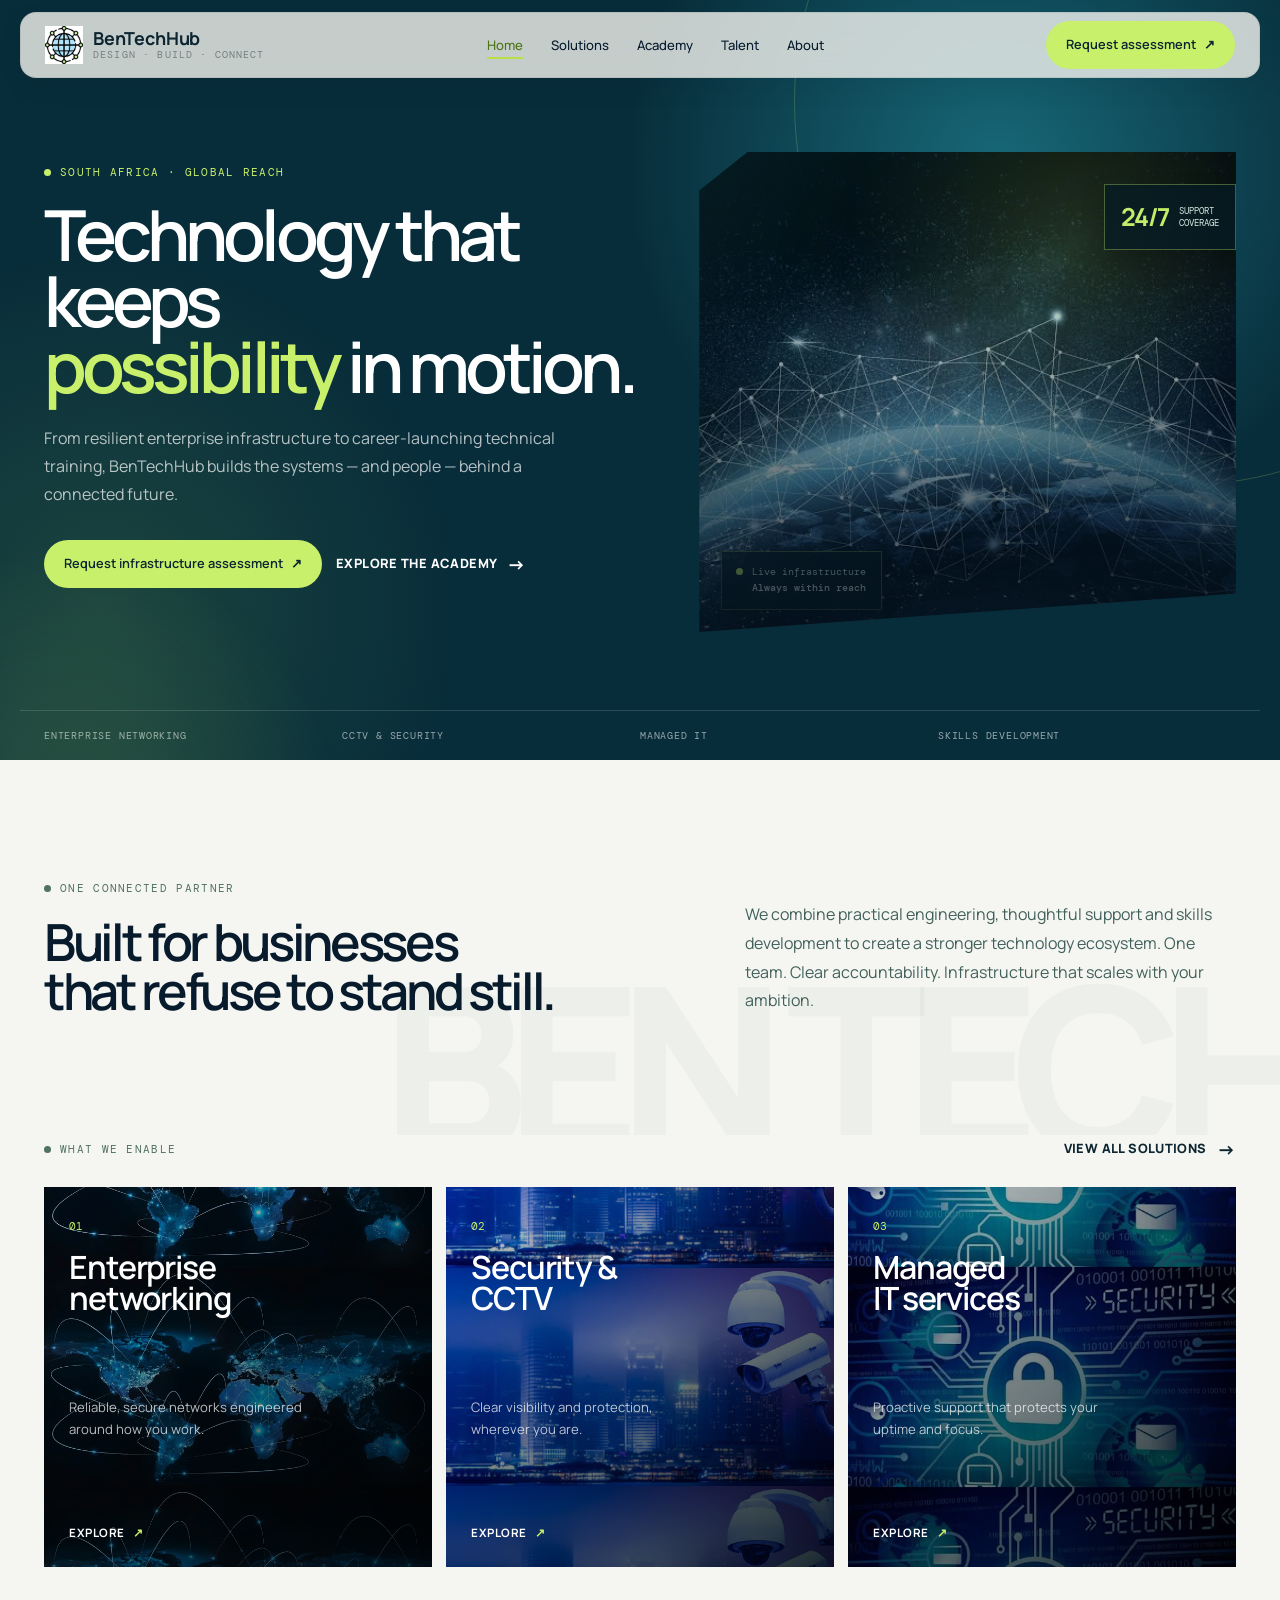
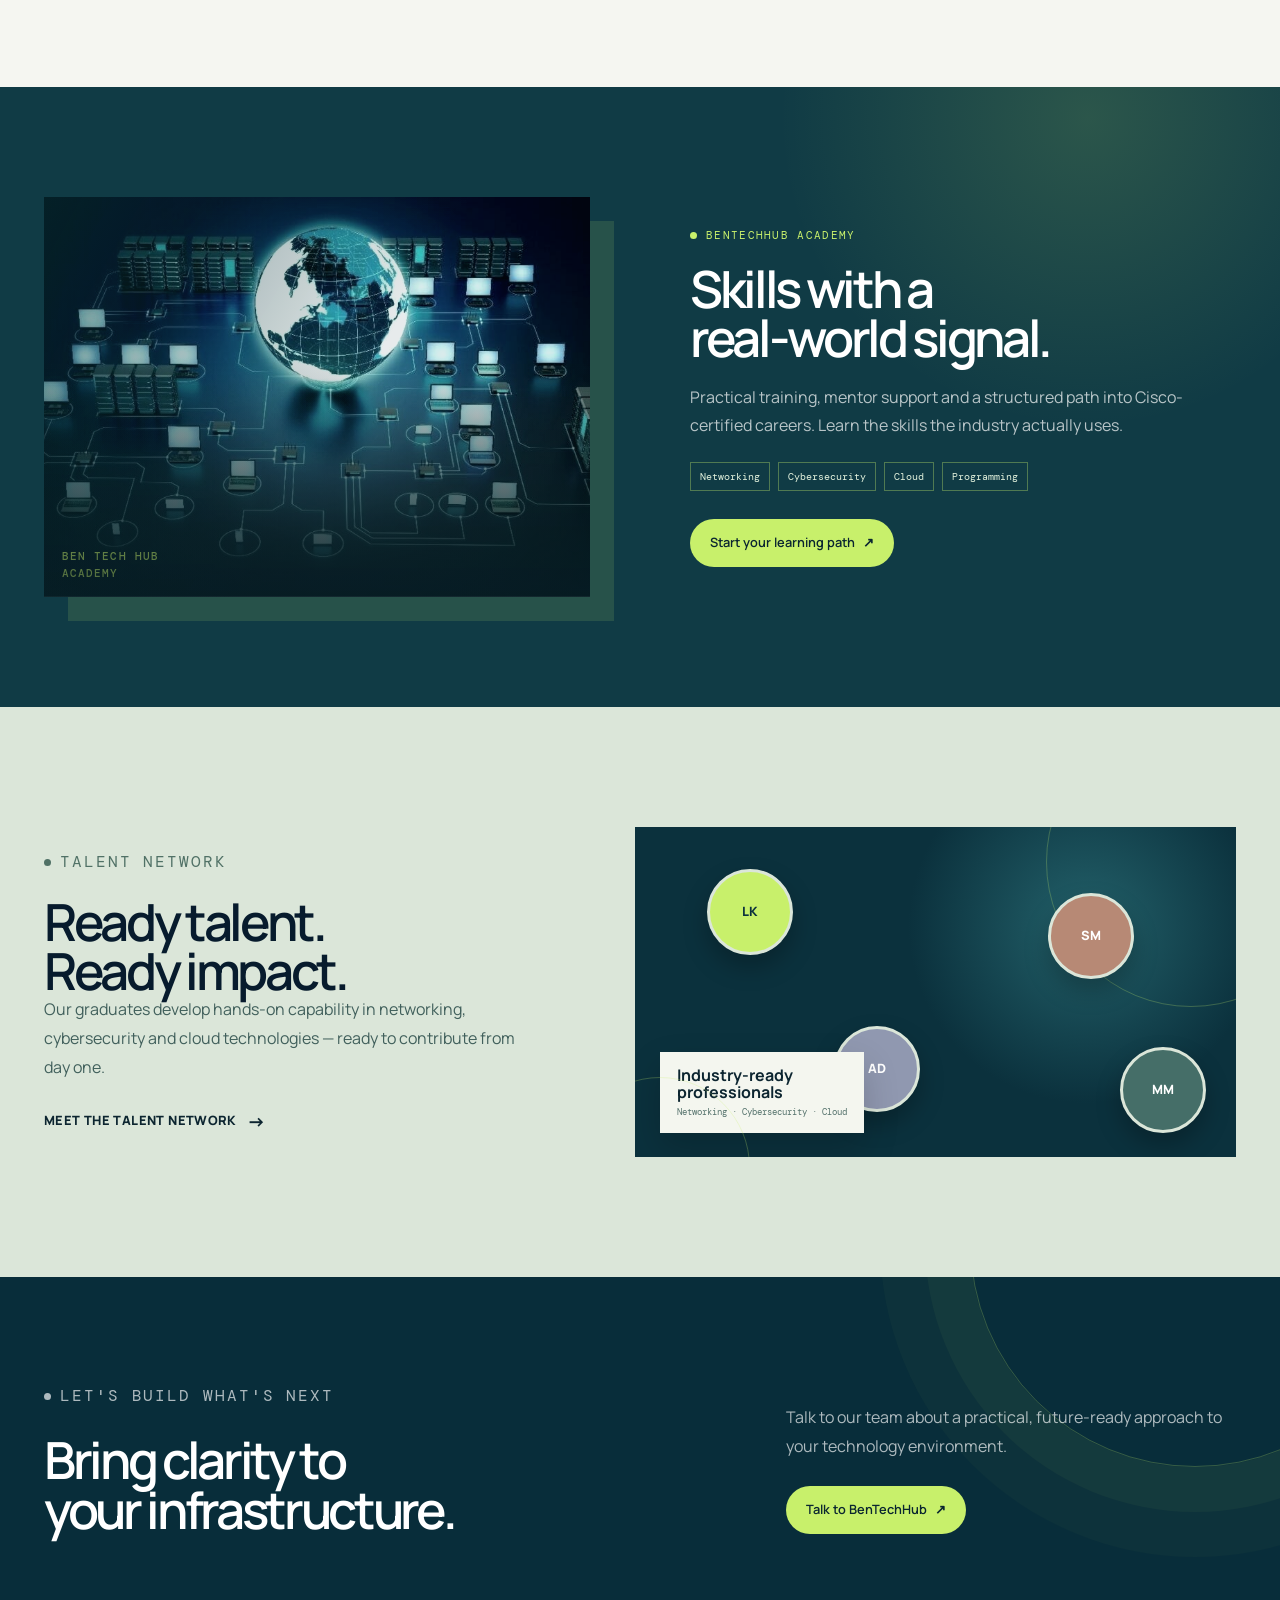
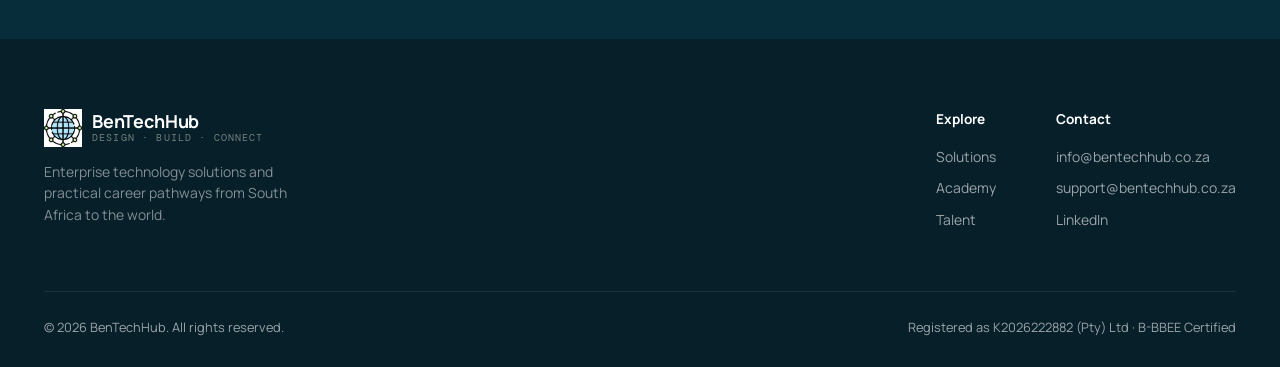
==== commit c7cadf2a: "V2" ====
--- a/index.html
+++ b/index.html
@@ -5,7 +5,7 @@
   <title>BenTechHub — Enterprise Technology & Career Pathways</title>
   <meta name="description" content="BenTechHub delivers enterprise networking, CCTV, managed IT and practical technology training across South Africa.">
   <link rel="preconnect" href="https://fonts.googleapis.com"><link rel="preconnect" href="https://fonts.gstatic.com" crossorigin>
-  <link href="https://fonts.googleapis.com/css2?family=DM+Mono:wght@400;500&family=Manrope:wght@400;500;600;700;800&display=swap" rel="stylesheet"><link rel="stylesheet" href="styles.css">
+  <link href="https://fonts.googleapis.com/css2?family=DM+Mono:wght@400;500&family=Manrope:wght@400;500;600;700;800&display=swap" rel="stylesheet"><link rel="stylesheet" href="styles.css"><link rel="stylesheet" href="enhancements.css">
 </head>
 <body class="hub-home">
 <header id="siteHeader"><div class="nav-wrap container">
--- a/styles.css
+++ b/styles.css
@@ -1,3 +1,4 @@
+@import url('enhancements.css');
 :root{
   --ink:#0A1B33;
   --navy-deep:#0D2A52;
--- a/enhancements.css
+++ b/enhancements.css
@@ -0,0 +1,11 @@
+/* Premium depth and responsive polish */
+body{overflow-x:hidden}a:focus-visible,button:focus-visible,input:focus-visible,textarea:focus-visible{outline:3px solid #bce96a;outline-offset:4px}
+.page-hero{isolation:isolate;background-image:linear-gradient(115deg,rgba(6,26,42,.96),rgba(10,72,91,.76)),url('images (1).jpeg');background-size:cover;background-position:center}.page-hero:before{z-index:-1;opacity:.6}.page-hero:after{z-index:-1}.sb-visual{box-shadow:0 24px 45px rgba(5,30,44,.17);transition:transform .5s var(--ease),box-shadow .5s var(--ease)}.service-block:hover .sb-visual{transform:translateY(-7px) rotate(-1deg);box-shadow:0 30px 55px rgba(5,30,44,.24)}.service-block:nth-child(even):hover .sb-visual{transform:translateY(-7px) rotate(1deg)}.service-card,.price-card,.stat,.info-card{will-change:transform}.service-card:hover,.price-card:hover{box-shadow:0 25px 45px rgba(7,27,45,.14)}
+.hub-home{background:radial-gradient(circle at 8% 10%,rgba(200,240,107,.13),transparent 20%),#f5f6f1}.hub-home header{top:12px;left:50%;right:auto;width:min(1240px,calc(100% - 32px));transform:translateX(-50%);border:1px solid rgba(44,82,76,.12);border-radius:16px;box-shadow:0 8px 28px rgba(3,27,36,.05)}.hub-home header.scrolled{box-shadow:0 16px 38px rgba(3,27,36,.13)}.hub-home .nav-wrap{min-height:64px;padding-top:7px;padding-bottom:7px}.hub-hero{background:radial-gradient(circle at 78% 22%,#176878 0,transparent 32%),radial-gradient(circle at 8% 80%,rgba(168,235,94,.12),transparent 27%),#082d3a}.hub-hero:after{content:'';position:absolute;width:45vw;height:45vw;left:-17vw;bottom:-27vw;border-radius:50%;background:radial-gradient(circle,rgba(185,238,100,.14),transparent 67%);filter:blur(12px);animation:auroraFloat 12s ease-in-out infinite;pointer-events:none}.hub-hero-grid,.hub-hero-foot{z-index:1}.hub-hero-art{box-shadow:0 36px 80px rgba(1,17,26,.45);transition:transform .7s cubic-bezier(.2,.8,.2,1)}.hub-hero-art img{transition:transform .9s cubic-bezier(.2,.8,.2,1),filter .6s ease}.hub-hero-art:hover img{transform:scale(1.06);filter:saturate(.9) contrast(1.15)}.hub-signal,.hub-stat{box-shadow:0 12px 26px rgba(0,0,0,.2)}.hub-signal span{animation:signalPulse 2.3s ease-in-out infinite}.hub-intro-section{position:relative;overflow:hidden}.hub-intro-section:after{content:'BEN TECH';position:absolute;right:-2vw;bottom:-3.5vw;font:800 clamp(5rem,18vw,17rem)/1 Manrope,sans-serif;letter-spacing:-.1em;color:rgba(12,53,52,.035);pointer-events:none}.hub-split-intro{position:relative;z-index:1}.hub-solution-card{background-size:100%;transition:transform .35s var(--ease),background-size .7s var(--ease),box-shadow .35s var(--ease)}.hub-solution-card:hover{background-size:112%;box-shadow:0 24px 42px rgba(7,42,48,.2)}.hub-solution-card:after{content:'';position:absolute;inset:0;background:linear-gradient(110deg,transparent 35%,rgba(200,240,107,.14),transparent 65%);transform:translateX(-110%);transition:transform .7s ease;pointer-events:none}.hub-solution-card:hover:after{transform:translateX(110%)}.hub-academy{background:radial-gradient(circle at 85% 5%,rgba(200,240,107,.15),transparent 25%),#103b45}.hub-academy-image{overflow:hidden;box-shadow:24px 24px 0 rgba(200,240,107,.13)}.hub-academy-image img{transition:transform .8s var(--ease),filter .6s ease}.hub-academy-image:hover img{transform:scale(1.06);filter:saturate(.95)}.hub-course-tags span{transition:background .25s ease,color .25s ease,transform .25s ease}.hub-course-tags span:hover{background:#c8f06b;color:#0a2530;transform:translateY(-2px)}.hub-people{background:radial-gradient(circle at 75% 30%,#23616a,transparent 35%),#0b313d}.hub-people:before,.hub-people:after{content:'';position:absolute;border:1px solid rgba(200,240,107,.25);border-radius:50%}.hub-people:before{width:290px;height:290px;right:-100px;top:-110px}.hub-people:after{width:180px;height:180px;left:-65px;bottom:-100px}.person{box-shadow:0 12px 25px rgba(0,0,0,.25);transition:transform .35s var(--ease)}.person:hover{transform:scale(1.1);z-index:2}.people-card{box-shadow:0 15px 35px rgba(0,0,0,.18)}.program-grid article{position:relative;overflow:hidden;transition:transform .35s var(--ease),box-shadow .35s var(--ease)}.program-grid article:before{content:'';position:absolute;width:160px;height:160px;border-radius:50%;right:-70px;top:-70px;background:rgba(255,255,255,.25)}.program-grid article:hover{transform:translateY(-8px);box-shadow:0 22px 35px rgba(20,55,48,.15)}.talent-grid article{position:relative}.talent-grid article:after{content:'';position:absolute;bottom:0;left:0;width:100%;height:3px;background:#bde469;transform:scaleX(0);transform-origin:left;transition:transform .35s var(--ease)}.talent-grid article:hover:after{transform:scaleX(1)}.hub-cta{position:relative;overflow:hidden}.hub-cta:before{content:'';position:absolute;width:450px;height:450px;border-radius:50%;right:-140px;top:-260px;border:1px solid rgba(200,240,107,.24);box-shadow:0 0 0 45px rgba(200,240,107,.04),0 0 0 90px rgba(200,240,107,.025)}.hub-cta .container{position:relative;z-index:1}@keyframes auroraFloat{50%{transform:translate(10%,-12%) scale(1.15)}}@keyframes signalPulse{50%{box-shadow:0 0 0 8px rgba(200,240,107,0)}}
+@media(max-width:900px){.hub-home header{top:8px;width:calc(100% - 20px);border-radius:12px}.hub-home .nav-wrap{min-height:60px}.hub-solution-card:hover{background-size:105%}.hub-intro-section:after{bottom:-1vw}.hub-academy-image{box-shadow:14px 14px 0 rgba(200,240,107,.12)}}
+@media(max-width:600px){.hub-home header{width:calc(100% - 16px)}.hub-hero{padding-top:118px}.hub-intro-section:after{display:none}.hub-solution-card,.hub-solution-card:hover{background-size:cover}.hub-academy-image{box-shadow:10px 10px 0 rgba(200,240,107,.12)}.hub-cta:before{right:-280px}.service-block:hover .sb-visual,.service-block:nth-child(even):hover .sb-visual{transform:none}}
+@media(prefers-reduced-motion:reduce){.hub-hero:after,.hub-signal span{animation:none}.hub-solution-card,.hub-academy-image img,.service-block .sb-visual,.program-grid article,.talent-grid article{transition:none}}
+.interior-page{font-family:Manrope,Inter,sans-serif;background:radial-gradient(circle at 90% 12%,rgba(200,240,107,.1),transparent 24%),#f5f6f1}.interior-page h1,.interior-page h2,.interior-page h3,.interior-page h4{font-family:Manrope,Inter,sans-serif}.interior-page .brand-text b{font-family:Manrope,sans-serif}.interior-page header{top:12px;left:50%;right:auto;width:min(1240px,calc(100% - 32px));transform:translateX(-50%);border:1px solid rgba(44,82,76,.12);border-radius:16px;box-shadow:0 8px 28px rgba(3,27,36,.05)}.interior-page header.scrolled{box-shadow:0 16px 38px rgba(3,27,36,.13)}.interior-page .nav-wrap{min-height:64px;padding-top:7px;padding-bottom:7px}.interior-page nav.links{gap:28px}.interior-page nav.links a{font-size:.82rem}.interior-page .btn{border-radius:999px;font-size:.8rem;padding:13px 19px}.interior-page .btn-primary{background:#c8f06b;color:#0a2530;box-shadow:none}.interior-page .btn-primary:hover{background:#d8fa8c}.interior-page .page-hero{padding-top:170px;padding-bottom:100px;min-height:360px;background-position:center 44%;box-shadow:inset 0 -80px 100px rgba(6,27,38,.2)}.interior-page .page-hero h1{font-size:clamp(2.7rem,5vw,4.5rem);letter-spacing:-.07em;line-height:.97;max-width:780px}.interior-page .page-hero p{font-family:Manrope,sans-serif;max-width:620px;line-height:1.75}.interior-page .crumb{font-family:'DM Mono',monospace}.interior-page section{position:relative}.interior-page .bg-cloud{background-color:#eef3ee}.interior-page .section-head h2{letter-spacing:-.06em}.interior-page .service-card,.interior-page .price-card,.interior-page .stat,.interior-page .info-card{border-radius:4px;background:rgba(255,255,255,.82);backdrop-filter:blur(8px)}.interior-page .cta-banner{border-radius:4px;box-shadow:0 22px 45px rgba(7,27,45,.15)}.interior-page .managed{background:radial-gradient(circle at 80% 0%,#196575,transparent 35%),#082b45}.interior-page .sb-visual{border-radius:3px;min-height:350px}.interior-page .sb-visual:before{background:linear-gradient(140deg,rgba(200,240,107,.23),transparent 40%),radial-gradient(circle at 75% 30%,rgba(30,180,196,.2),transparent 40%)}.interior-page footer{background:#061f29}.interior-page .footer-brand .brand-text b{color:#fff!important}
+@media(max-width:900px){.interior-page header{top:8px;width:calc(100% - 20px);border-radius:12px}.interior-page .nav-wrap{min-height:60px}.interior-page .page-hero{padding-top:135px;padding-bottom:75px}.interior-page .sb-visual{min-height:280px}}
+@media(max-width:600px){.interior-page header{width:calc(100% - 16px)}.interior-page .nav-cta .btn{display:none}.interior-page .page-hero{padding-top:125px;min-height:300px}.interior-page .page-hero h1{font-size:clamp(2.5rem,12vw,3.8rem)}.interior-page .service-block{padding:55px 0}.interior-page .sb-visual{min-height:230px}}
+.hero-visual,.hub-hero-art,.hub-academy-image,.hub-solution-card,.sb-visual{isolation:isolate}.hero-visual img,.hub-hero-art img,.hub-academy-image img{filter:saturate(.72) contrast(1.08) sepia(.08);mix-blend-mode:screen;opacity:.9}.hero-visual:before,.hub-hero-art:before,.hub-academy-image:before{content:'';position:absolute;inset:0;z-index:1;background:linear-gradient(125deg,rgba(9,45,55,.58),transparent 42%,rgba(7,28,39,.35)),radial-gradient(circle at 70% 20%,rgba(190,239,103,.18),transparent 42%);pointer-events:none}.hub-hero-art:after{z-index:2;background:linear-gradient(180deg,rgba(8,45,58,.02) 25%,rgba(4,18,29,.82) 100%)}.hub-hero-art img{position:relative;z-index:0}.hub-academy-image:before{background:linear-gradient(120deg,rgba(8,55,62,.55),transparent 55%),linear-gradient(0deg,rgba(8,36,42,.76),transparent 55%);z-index:1}.hub-academy-image:after{z-index:2}.hub-solution-card:before{background:linear-gradient(135deg,rgba(7,46,54,.2),rgba(4,20,27,.9)),linear-gradient(0deg,rgba(162,205,94,.08),transparent 65%);mix-blend-mode:multiply}.hub-solution-card:after{z-index:1}.sb-visual{background-blend-mode:soft-light,normal}.sb-visual:after{content:'';position:absolute;inset:0;background:linear-gradient(135deg,rgba(21,88,100,.27),transparent 48%,rgba(5,22,31,.46));mix-blend-mode:color;pointer-events:none}.sb-visual svg{z-index:3}.academy-page .hub-hero-art,.talent-page .hub-hero-art{clip-path:none;border:1px solid rgba(200,240,107,.28)}
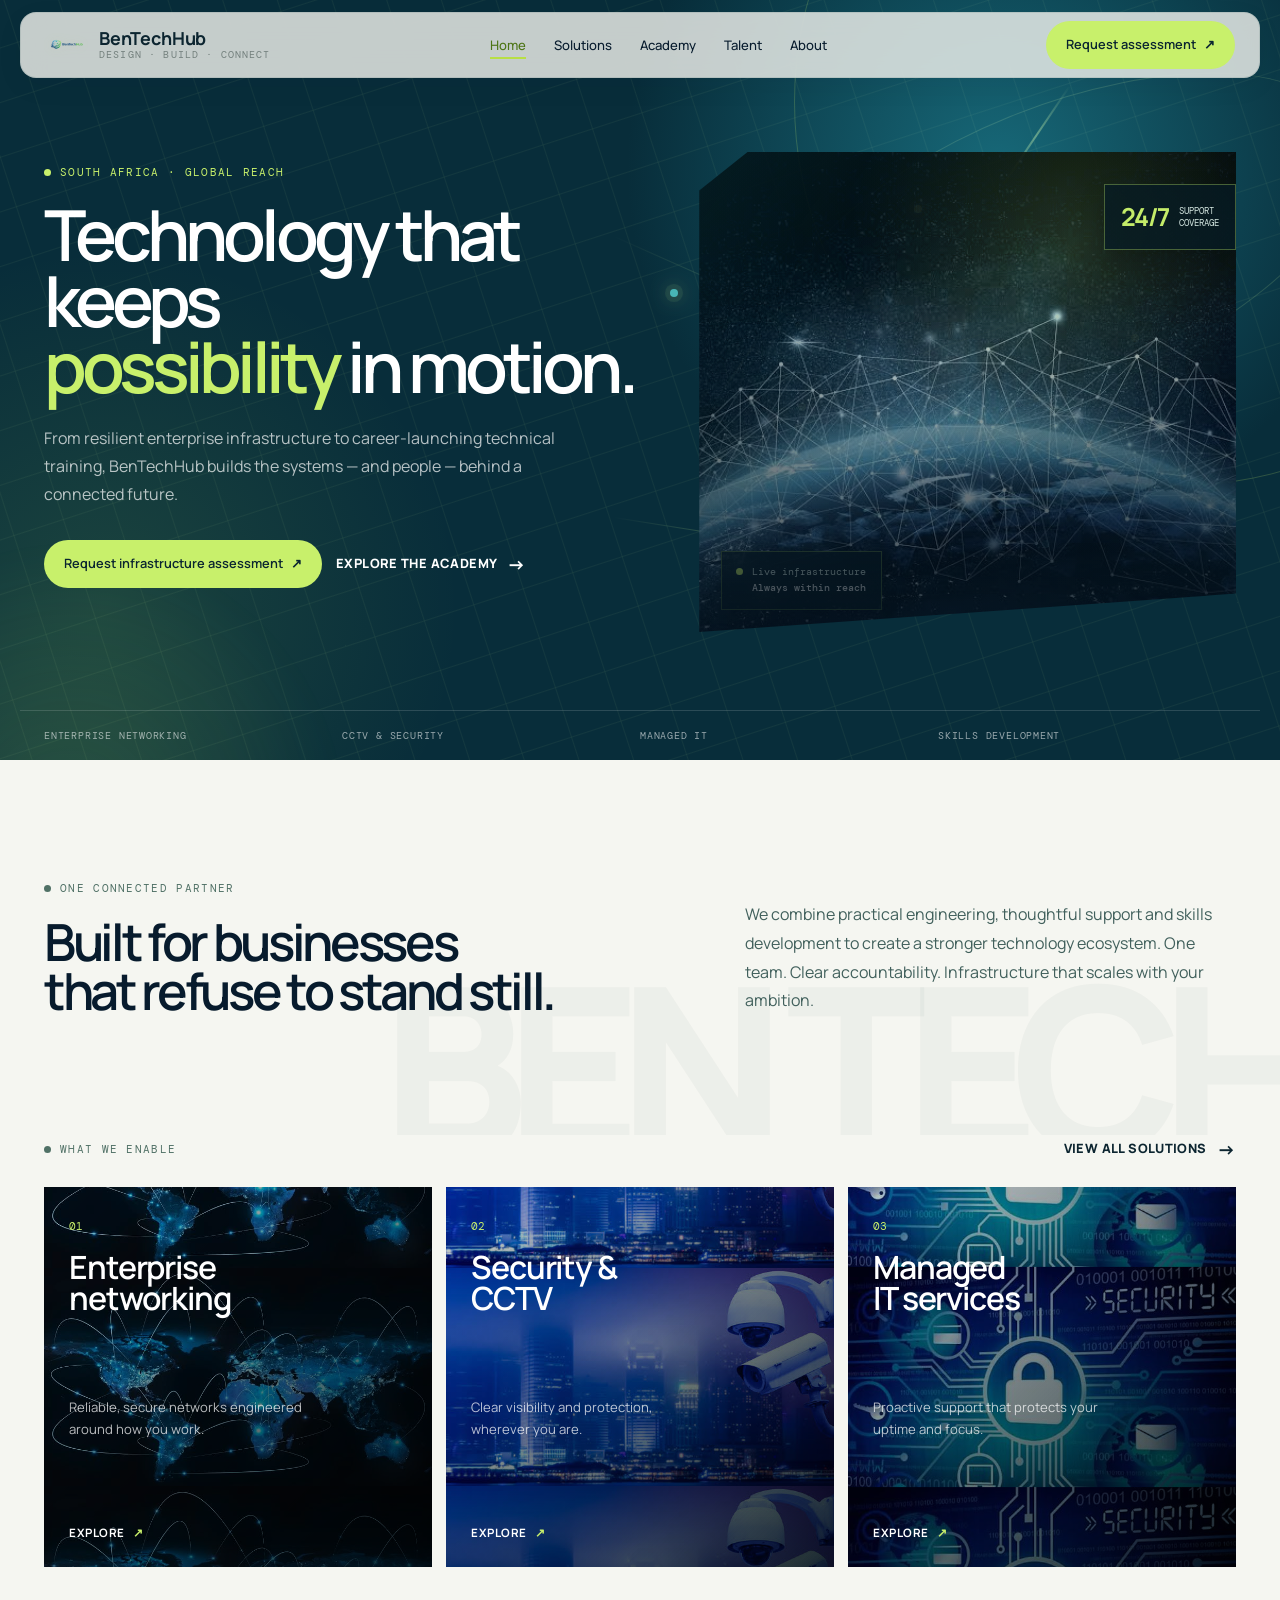
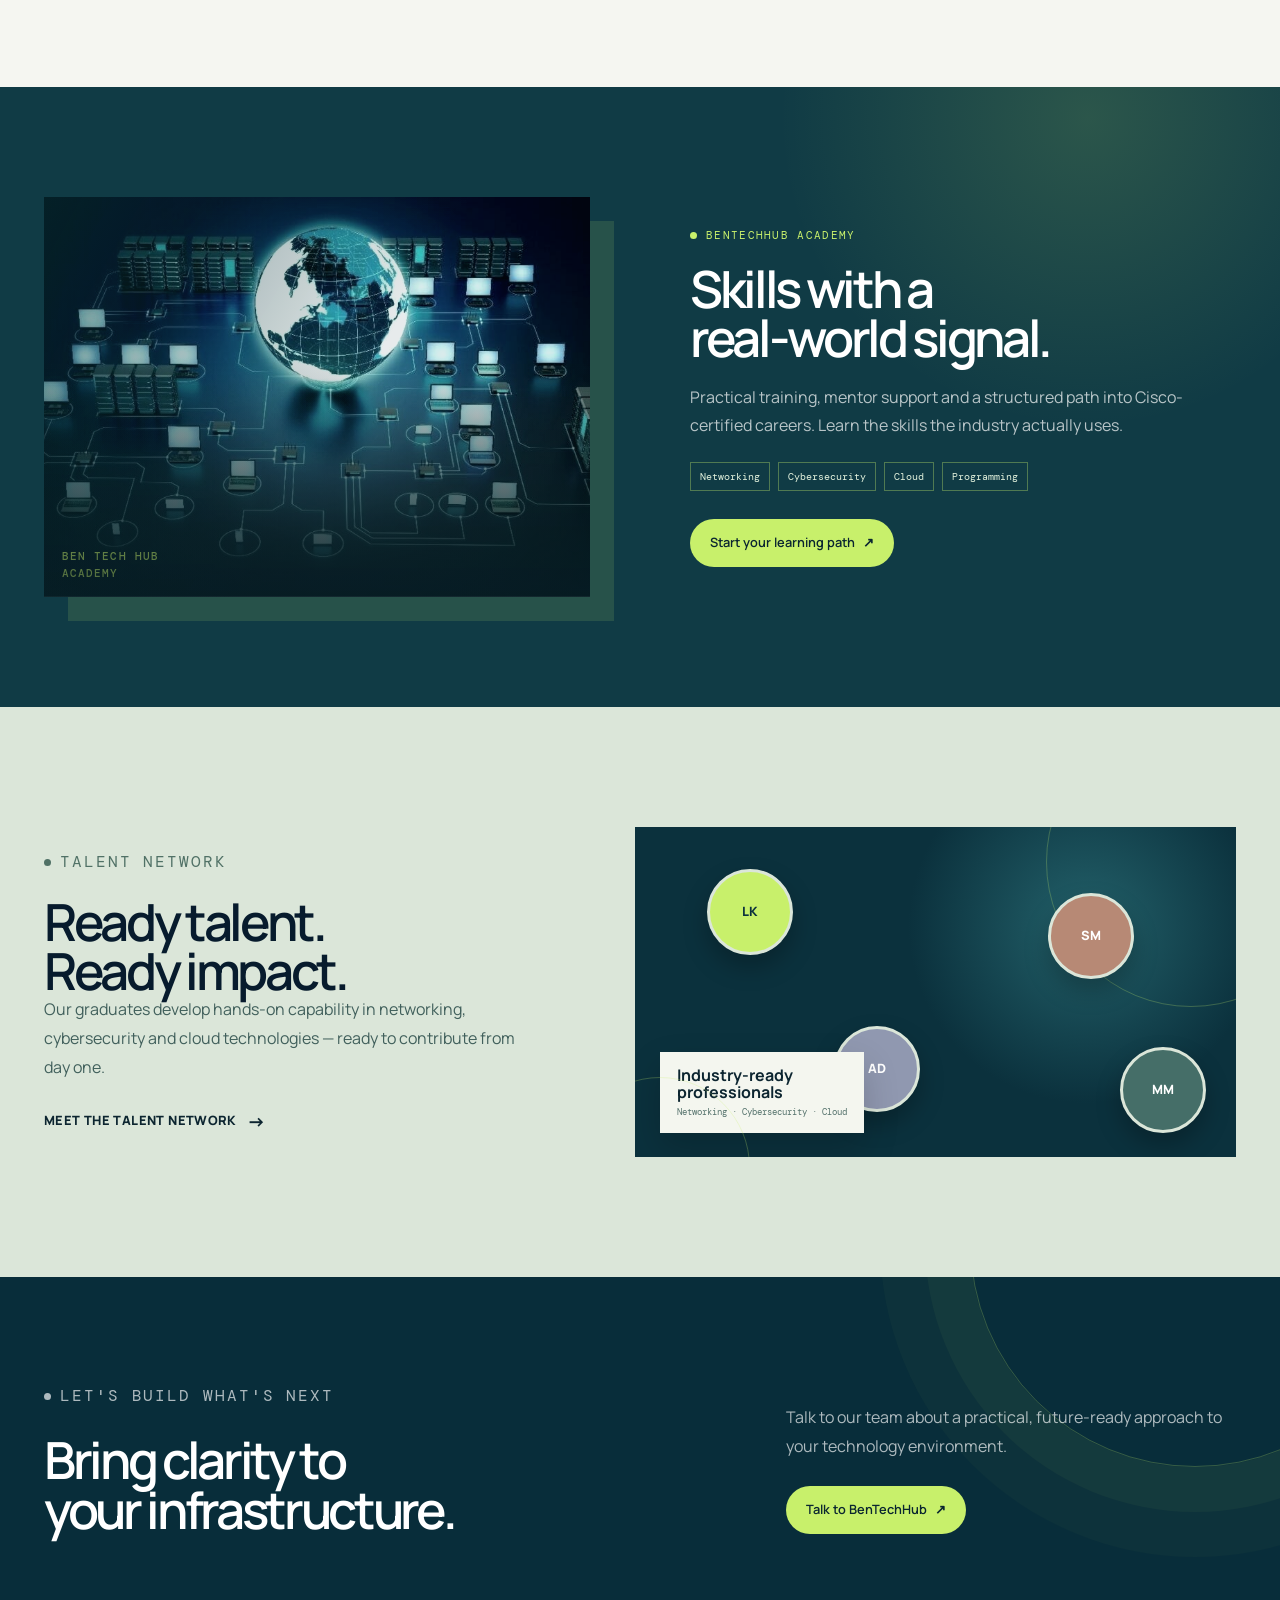
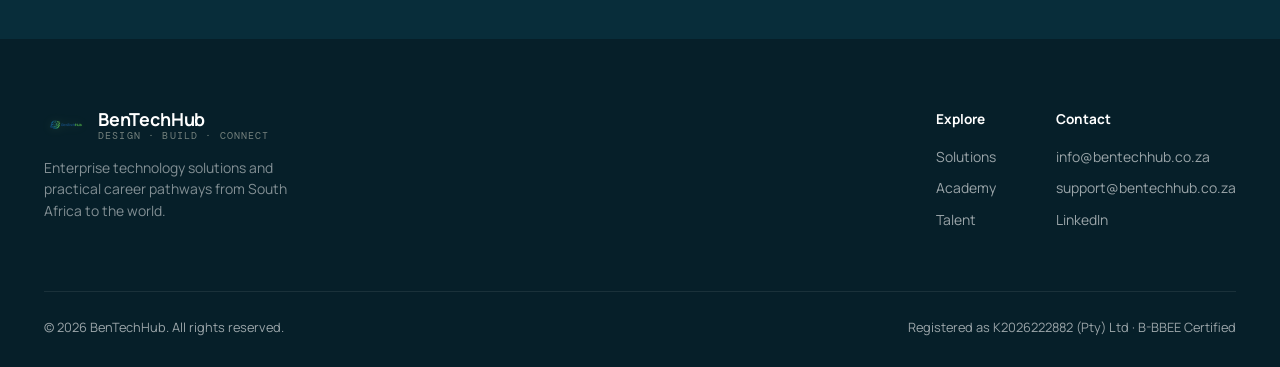
==== commit 577e8a66: "V3" ====
--- a/index.html
+++ b/index.html
@@ -5,7 +5,7 @@
   <title>BenTechHub — Enterprise Technology & Career Pathways</title>
   <meta name="description" content="BenTechHub delivers enterprise networking, CCTV, managed IT and practical technology training across South Africa.">
   <link rel="preconnect" href="https://fonts.googleapis.com"><link rel="preconnect" href="https://fonts.gstatic.com" crossorigin>
-  <link href="https://fonts.googleapis.com/css2?family=DM+Mono:wght@400;500&family=Manrope:wght@400;500;600;700;800&display=swap" rel="stylesheet"><link rel="stylesheet" href="styles.css"><link rel="stylesheet" href="enhancements.css">
+  <link href="https://fonts.googleapis.com/css2?family=DM+Mono:wght@400;500&family=Manrope:wght@400;500;600;700;800&display=swap" rel="stylesheet"><link rel="icon" type="image/svg+xml" href="Logo-Cfwf3AIi.svg"><link rel="stylesheet" href="styles.css"><link rel="stylesheet" href="enhancements.css">
 </head>
 <body class="hub-home">
 <header id="siteHeader"><div class="nav-wrap container">
@@ -17,7 +17,7 @@
 <main>
 <section class="hub-hero"><div class="container hub-hero-grid"><div class="hub-hero-copy"><p class="hub-kicker"><i></i>South Africa · Global reach</p><h1>Technology that keeps<br><em>possibility</em> in motion.</h1><p class="hub-intro">From resilient enterprise infrastructure to career-launching technical training, BenTechHub builds the systems — and people — behind a connected future.</p><div class="hero-actions"><a href="contact.html" class="btn btn-primary">Request infrastructure assessment <span aria-hidden="true">↗</span></a><a href="academy.html" class="hub-text-button">Explore the academy <span aria-hidden="true">→</span></a></div></div><div class="hub-hero-art"><img src="images.jpeg" alt="Global network connections visualised across the earth"><div class="hub-signal"><span></span>Live infrastructure<br><b>Always within reach</b></div><div class="hub-stat"><b>24/7</b><span>Support<br>coverage</span></div></div></div><div class="container hub-hero-foot"><span>Enterprise networking</span><span>CCTV & security</span><span>Managed IT</span><span>Skills development</span></div></section>
 <section class="hub-intro-section"><div class="container hub-split-intro"><div><p class="hub-kicker dark"><i></i>One connected partner</p><h2>Built for businesses<br>that refuse to stand still.</h2></div><p>We combine practical engineering, thoughtful support and skills development to create a stronger technology ecosystem. One team. Clear accountability. Infrastructure that scales with your ambition.</p></div></section>
-<section class="hub-solutions"><div class="container"><div class="hub-section-heading"><p class="hub-kicker dark"><i></i>What we enable</p><a href="services.html" class="hub-text-button">View all solutions <span>→</span></a></div><div class="hub-solutions-grid"><a class="hub-solution-card card-network" href="services.html#network"><div><span>01</span><h3>Enterprise<br>networking</h3></div><p>Reliable, secure networks engineered around how you work.</p><b>Explore <i>↗</i></b></a><a class="hub-solution-card card-security" href="services.html#cctv"><div><span>02</span><h3>Security &<br>CCTV</h3></div><p>Clear visibility and protection, wherever you are.</p><b>Explore <i>↗</i></b></a><a class="hub-solution-card card-managed" href="managed-it.html"><div><span>03</span><h3>Managed<br>IT services</h3></div><p>Proactive support that protects your uptime and focus.</p><b>Explore <i>↗</i></b></a></div></div></section>
+<section class="hub-solutions"><div class="container"><div class="hub-section-heading"><p class="hub-kicker dark"><i></i>What we enable</p><a href="services.html" class="hub-text-button">View all solutions <span>→</span></a></div><div class="hub-solutions-grid"><a class="hub-solution-card card-network" href="services.html#network"><div><span>01</span><h3>Enterprise<br>networking</h3></div><p>Reliable, secure networks engineered around how you work.</p><b>Explore <i>↗</i></b></a><a class="hub-solution-card card-security" href="services.html#cctv"><div><span>02</span><h3>Security &<br>CCTV</h3></div><p>Clear visibility and protection, wherever you are.</p><b>Explore <i>↗</i></b></a><a class="hub-solution-card card-managed" href="managed-It.html"><div><span>03</span><h3>Managed<br>IT services</h3></div><p>Proactive support that protects your uptime and focus.</p><b>Explore <i>↗</i></b></a></div></div></section>
 <section class="hub-academy"><div class="container hub-academy-grid"><div class="hub-academy-image"><img src="IT-Networking-Fundamentals.jpg" alt="Connected devices and networking infrastructure"><div class="hub-image-label">BEN TECH HUB<br>ACADEMY</div></div><div><p class="hub-kicker"><i></i>BenTechHub Academy</p><h2>Skills with a<br>real-world signal.</h2><p class="hub-intro">Practical training, mentor support and a structured path into Cisco-certified careers. Learn the skills the industry actually uses.</p><div class="hub-course-tags"><span>Networking</span><span>Cybersecurity</span><span>Cloud</span><span>Programming</span></div><a class="btn btn-primary" href="academy.html">Start your learning path <span>↗</span></a></div></div></section>
 <section class="hub-talent"><div class="container hub-talent-grid"><div><p class="hub-kicker dark"><i></i>Talent network</p><h2>Ready talent.<br>Ready impact.</h2><p>Our graduates develop hands-on capability in networking, cybersecurity and cloud technologies — ready to contribute from day one.</p><a class="hub-text-button" href="talent.html">Meet the talent network <span>→</span></a></div><div class="hub-people"><div class="person p1">LK</div><div class="person p2">SM</div><div class="person p3">AD</div><div class="person p4">MM</div><div class="people-card"><b>Industry-ready<br>professionals</b><span>Networking · Cybersecurity · Cloud</span></div></div></div></section>
 <section class="hub-cta"><div class="container"><div><p class="hub-kicker"><i></i>Let's build what's next</p><h2>Bring clarity to<br>your infrastructure.</h2></div><div><p>Talk to our team about a practical, future-ready approach to your technology environment.</p><a href="contact.html" class="btn btn-primary">Talk to BenTechHub <span>↗</span></a></div></div></section>
--- a/styles.css
+++ b/styles.css
@@ -1,4 +1,3 @@
-@import url('enhancements.css');
 :root{
   --ink:#0A1B33;
   --navy-deep:#0D2A52;
--- a/enhancements.css
+++ b/enhancements.css
@@ -5,6 +5,24 @@
 @media(max-width:900px){.hub-home header{top:8px;width:calc(100% - 20px);border-radius:12px}.hub-home .nav-wrap{min-height:60px}.hub-solution-card:hover{background-size:105%}.hub-intro-section:after{bottom:-1vw}.hub-academy-image{box-shadow:14px 14px 0 rgba(200,240,107,.12)}}
 @media(max-width:600px){.hub-home header{width:calc(100% - 16px)}.hub-hero{padding-top:118px}.hub-intro-section:after{display:none}.hub-solution-card,.hub-solution-card:hover{background-size:cover}.hub-academy-image{box-shadow:10px 10px 0 rgba(200,240,107,.12)}.hub-cta:before{right:-280px}.service-block:hover .sb-visual,.service-block:nth-child(even):hover .sb-visual{transform:none}}
 @media(prefers-reduced-motion:reduce){.hub-hero:after,.hub-signal span{animation:none}.hub-solution-card,.hub-academy-image img,.service-block .sb-visual,.program-grid article,.talent-grid article{transition:none}}
+.interior-page main{animation:pageRise .8s cubic-bezier(.22,.61,.36,1) both}.interior-page .page-hero{isolation:isolate;overflow:hidden}.interior-page .page-hero:before{content:'';position:absolute;inset:0;z-index:-1;background:linear-gradient(115deg,rgba(4,24,35,.96),rgba(6,86,99,.72)),url('images.jpeg') center/cover;opacity:1}.interior-page .page-hero:after{content:'';position:absolute;right:-12%;top:-60%;width:650px;height:650px;border:1px solid rgba(200,240,107,.28);border-radius:50%;box-shadow:0 0 0 28px rgba(200,240,107,.04),0 0 0 74px rgba(200,240,107,.025),inset 0 0 70px rgba(200,240,107,.08);z-index:-1;animation:ringDrift 16s ease-in-out infinite}.interior-page .page-hero .container:after{content:'';position:absolute;left:0;right:0;bottom:0;height:1px;background:linear-gradient(90deg,transparent,#c8f06b,transparent);opacity:.5}.interior-page .page-hero h1,.interior-page .page-hero p,.interior-page .crumb,.interior-page .page-hero .eyebrow{position:relative}.interior-page .page-hero h1:after{content:'';display:block;width:78px;height:3px;margin-top:25px;background:#c8f06b;box-shadow:0 0 20px rgba(200,240,107,.7)}.interior-page section:not(.page-hero) .container{position:relative}.interior-page section:not(.page-hero) .container:before{content:'';position:absolute;width:220px;height:220px;right:-120px;top:-100px;border:1px solid rgba(21,101,111,.1);border-radius:50%;pointer-events:none}.interior-page .service-block{position:relative}.interior-page .service-block:after{content:'';position:absolute;left:0;right:0;bottom:0;height:1px;background:linear-gradient(90deg,transparent,#c8dacf,transparent)}.interior-page .sb-visual{overflow:hidden}.interior-page .sb-visual:after{z-index:2;background:linear-gradient(135deg,rgba(200,240,107,.15),transparent 42%,rgba(2,19,29,.63)),repeating-linear-gradient(105deg,transparent 0 18px,rgba(255,255,255,.025) 19px 20px)}.interior-page .sb-visual svg{filter:drop-shadow(0 0 14px rgba(200,240,107,.42));transition:transform .5s var(--ease)}.interior-page .service-block:hover .sb-visual svg{transform:scale(1.12) rotate(-4deg)}.interior-page .price-card.featured{box-shadow:0 0 0 1px rgba(200,240,107,.38),0 28px 55px rgba(5,30,44,.2)}.interior-page .price-card.featured:before{content:'';position:absolute;inset:0;background:linear-gradient(125deg,rgba(200,240,107,.13),transparent 45%);pointer-events:none}.interior-page .stat b{background:linear-gradient(105deg,#4c7414,#b5dd4b);-webkit-background-clip:text;background-clip:text;color:transparent}.interior-page .contact-info .info-card .ic{background:linear-gradient(135deg,#e4f2ce,#f7fbf1);box-shadow:inset 0 0 0 1px rgba(76,116,20,.08)}@keyframes pageRise{from{opacity:0;transform:translateY(10px)}to{opacity:1;transform:none}}@keyframes ringDrift{50%{transform:translate(-25px,28px) rotate(18deg)}}
+@media(max-width:600px){.interior-page .page-hero:after{width:370px;height:370px;right:-190px;top:-170px}.interior-page section:not(.page-hero) .container:before{display:none}.interior-page .page-hero h1:after{margin-top:18px;width:58px}}
+@media(prefers-reduced-motion:reduce){.interior-page main,.interior-page .page-hero:after{animation:none}.interior-page .service-block:hover .sb-visual svg{transform:none}}
+.interior-page .page-hero .container{position:relative}
+.hub-logo{width:44px;height:34px;object-fit:contain;object-position:center;filter:drop-shadow(0 0 5px rgba(200,240,107,.2))}.interior-page .hub-logo{width:44px;height:34px}.interior-page #quoteForm{padding:28px 30px;background:rgba(255,255,255,.78);border:1px solid rgba(44,82,76,.12);box-shadow:0 22px 45px rgba(7,27,45,.1);border-radius:4px}.interior-page #quoteForm .field{margin-bottom:13px}.interior-page #quoteForm .field label{font:600 .68rem Manrope,sans-serif;letter-spacing:.04em;text-transform:uppercase;color:#41605c;margin-bottom:6px}.interior-page #quoteForm .field input,.interior-page #quoteForm .field select,.interior-page #quoteForm .field textarea{padding:10px 12px;border-radius:3px;background:#f7faf5;font-size:.83rem}.interior-page #quoteForm .field textarea{min-height:86px}.interior-page #quoteForm .field-row{gap:12px}.interior-page #quoteForm .btn{margin-top:4px}.interior-page #quoteForm #formStatus{font-size:.75rem;margin-top:10px;padding:9px 11px}.footer-detail-grid{display:grid;grid-template-columns:1.4fr .8fr .8fr;gap:48px;padding:38px 0;border-bottom:1px solid rgba(255,255,255,.09);color:rgba(255,255,255,.62)}.footer-detail-grid b{display:block;color:#fff;font-size:.78rem;margin-bottom:10px}.footer-detail-grid p,.footer-detail-grid a{display:block;font-size:.75rem;line-height:1.7;color:rgba(255,255,255,.55)}.footer-detail-grid a:hover{color:#c8f06b}.hub-home:not(.interior-page) .footer-detail-grid{display:none}.interior-page .page-hero:before{animation:heroImageDrift 18s ease-in-out infinite alternate}.interior-page .bg-cloud:after{content:'';position:absolute;width:380px;height:380px;right:-180px;bottom:-240px;border-radius:50%;border:1px solid rgba(24,113,120,.12);box-shadow:0 0 0 36px rgba(200,240,107,.025);animation:ambientFloat 14s ease-in-out infinite}.interior-page .managed:after{content:'';position:absolute;left:-100px;bottom:-250px;width:420px;height:420px;border-radius:50%;border:1px solid rgba(200,240,107,.16);box-shadow:0 0 0 34px rgba(200,240,107,.035),0 0 0 68px rgba(200,240,107,.02);animation:ambientFloat 18s ease-in-out infinite reverse}.interior-page .coverage-card:after{content:'';position:absolute;inset:10px;border:1px solid rgba(200,240,107,.12);pointer-events:none;animation:lineShimmer 6s ease-in-out infinite}.academy-page footer,.talent-page footer{background:#061f29}.academy-page .footer-bottom,.talent-page .footer-bottom{border-top:0}@keyframes heroImageDrift{from{background-position:48% 45%}to{background-position:54% 53%}}@keyframes ambientFloat{50%{transform:translate(15px,-22px) scale(1.05)}}@keyframes lineShimmer{50%{border-color:rgba(200,240,107,.28)}}
+@media(max-width:700px){.footer-detail-grid{grid-template-columns:1fr 1fr;gap:24px}.footer-detail-grid>div:first-child{grid-column:1/-1}.interior-page #quoteForm{padding:22px 18px}}
+@media(prefers-reduced-motion:reduce){.interior-page .page-hero:before,.interior-page .bg-cloud:after,.interior-page .managed:after,.interior-page .coverage-card:after{animation:none}}
+.interior-page .brand-mark{display:none}.interior-page .brand:before{content:'';display:block;width:44px;height:34px;background:url('Logo-Cfwf3AIi.svg') center/contain no-repeat;filter:drop-shadow(0 0 5px rgba(200,240,107,.2))}.hub-home:not(.interior-page) .brand-mark{display:none}.hub-home:not(.interior-page) .brand:before{display:none}
+.interior-page .brand.logo-replaced:before{display:none}
+.hub-hero,.page-hero{isolation:isolate}.hub-hero-grid,.hub-hero-foot,.page-hero>.container{position:relative;z-index:3}.motion-field{position:absolute;inset:0;z-index:1;overflow:hidden;pointer-events:none;opacity:.72;mix-blend-mode:screen}.field-grid{position:absolute;inset:-45%;background-image:linear-gradient(rgba(200,240,107,.075) 1px,transparent 1px),linear-gradient(90deg,rgba(200,240,107,.075) 1px,transparent 1px);background-size:52px 52px;transform:rotate(-18deg);animation:fieldGrid 24s linear infinite}.field-orbit{position:absolute;border:1px solid rgba(200,240,107,.22);border-radius:50%;transform:rotate(-22deg);animation:fieldOrbit 16s ease-in-out infinite}.orbit-a{width:min(48vw,620px);height:min(22vw,280px);right:-7%;top:14%}.orbit-b{width:min(35vw,460px);height:min(16vw,200px);right:6%;top:29%;animation-duration:12s;animation-direction:reverse;border-color:rgba(48,190,190,.24)}.field-line{height:1px;position:absolute;transform-origin:left center;background:linear-gradient(90deg,transparent,rgba(200,240,107,.5),transparent);animation:lineTravel 7s ease-in-out infinite}.line-a{width:42%;right:10%;top:31%;transform:rotate(24deg)}.line-b{width:33%;right:7%;top:53%;transform:rotate(-18deg);animation-delay:-2.5s}.line-c{width:28%;right:24%;top:68%;transform:rotate(9deg);animation-delay:-4s}.field-node{position:absolute;width:8px;height:8px;border-radius:50%;background:#c8f06b;box-shadow:0 0 0 5px rgba(200,240,107,.1),0 0 18px rgba(200,240,107,.85);animation:nodeFloat 6s ease-in-out infinite}.node-a{right:28%;top:27%}.node-b{right:11%;top:44%;animation-delay:-1.8s}.node-c{right:37%;top:53%;animation-delay:-3.3s}.node-d{right:18%;top:71%;animation-delay:-4.7s;background:#5ae3db}.node-e{right:47%;top:38%;animation-delay:-.8s;background:#5ae3db}.field-beam{position:absolute;width:2px;height:120px;background:linear-gradient(180deg,transparent,rgba(200,240,107,.6),transparent);transform:rotate(34deg);animation:beamSweep 5s ease-in-out infinite}.beam-a{right:19%;top:10%}.beam-b{right:42%;top:42%;height:90px;animation-delay:-2.2s}@keyframes fieldGrid{to{transform:rotate(-18deg) translate3d(52px,52px,0)}}@keyframes fieldOrbit{50%{transform:rotate(-8deg) scale(1.06);opacity:.9}}@keyframes lineTravel{0%,100%{opacity:.15;transform:scaleX(.75) rotate(24deg)}50%{opacity:.8;transform:scaleX(1.08) rotate(24deg)}}@keyframes nodeFloat{0%,100%{transform:translate3d(0,0,0);opacity:.45}50%{transform:translate3d(-26px,15px,0);opacity:1}}@keyframes beamSweep{0%,100%{opacity:0;transform:translateY(-25px) rotate(34deg)}45%,60%{opacity:.8}80%{opacity:0;transform:translateY(130px) rotate(34deg)}}
+@media(max-width:700px){.motion-field{opacity:.48}.field-grid{background-size:38px 38px}.orbit-a{width:470px;height:230px;right:-280px;top:24%}.orbit-b{width:350px;height:160px;right:-200px;top:42%}.field-line{opacity:.75}.node-a{right:24%}.node-b{right:8%}.node-c{right:42%}.node-d{right:15%}.node-e{right:50%}}
+@media(prefers-reduced-motion:reduce){.field-grid,.field-orbit,.field-line,.field-node,.field-beam{animation:none}.motion-field{opacity:.25}}
+.field-line{--line-angle:24deg}.line-a{transform:rotate(var(--line-angle))}.line-b{--line-angle:-18deg;transform:rotate(var(--line-angle))}.line-c{--line-angle:9deg;transform:rotate(var(--line-angle))}@keyframes lineTravel{0%,100%{opacity:.15;transform:scaleX(.75) rotate(var(--line-angle))}50%{opacity:.8;transform:scaleX(1.08) rotate(var(--line-angle))}}
+.interior-page .pricing-grid{align-items:stretch;gap:16px}.interior-page .price-card{position:relative;min-height:470px;padding:36px 30px;overflow:hidden;transition:transform .35s var(--ease),box-shadow .35s var(--ease)}.interior-page .price-card:hover{transform:translateY(-9px)}.interior-page .price-card.featured{transform:translateY(-12px)}.interior-page .price-card.featured:hover{transform:translateY(-18px)}
+.interior-page{background:#f4f6f1}.interior-page:before{content:'';position:fixed;inset:0;z-index:-2;pointer-events:none;opacity:.26;background-image:linear-gradient(rgba(10,57,64,.055) 1px,transparent 1px),linear-gradient(90deg,rgba(10,57,64,.055) 1px,transparent 1px);background-size:64px 64px;mask-image:linear-gradient(180deg,#000,transparent 75%)}.interior-page .page-hero{min-height:460px;padding:174px 0 112px;display:flex;align-items:center;background-color:#082d3a}.interior-page .page-hero .container{width:100%}.interior-page .page-hero:before{background:linear-gradient(100deg,rgba(4,24,35,.97) 4%,rgba(4,47,57,.78) 54%,rgba(7,79,88,.42)),url('images.jpeg') center/cover;filter:saturate(.8)}.interior-page .page-hero:after{width:540px;height:540px;right:-8%;top:-43%;animation:ringDrift 18s ease-in-out infinite}.interior-page .page-hero h1{max-width:900px;text-wrap:balance}.interior-page .page-hero p{font-size:1rem;max-width:610px}.interior-page .page-hero .crumb{margin-bottom:18px}.interior-page .page-hero .eyebrow{margin-bottom:2px}.interior-page .page-hero h1:before{content:'';position:absolute;right:4%;top:50%;width:74px;height:74px;border:1px solid rgba(200,240,107,.5);border-radius:50%;box-shadow:0 0 0 12px rgba(200,240,107,.06),0 0 30px rgba(200,240,107,.18);animation:signalOrbit 9s linear infinite}.interior-page section:not(.page-hero){overflow:hidden}.interior-page section:not(.page-hero)>.container{z-index:1}.interior-page .section-head{max-width:730px}.interior-page .section-head h2{font-size:clamp(2.3rem,4vw,4rem)}.interior-page .service-block{grid-template-columns:.86fr 1.14fr;gap:76px;padding:94px 0}.interior-page .service-block.reverse{grid-template-columns:.86fr 1.14fr}.interior-page .service-block:nth-child(odd){background:linear-gradient(90deg,transparent 0 5%,rgba(224,235,225,.42) 5% 95%,transparent 95%);padding-left:36px;padding-right:36px}.interior-page .service-block:nth-child(even){background:linear-gradient(90deg,transparent 0 5%,rgba(255,255,255,.6) 5% 95%,transparent 95%);padding-left:36px;padding-right:36px}.interior-page .sb-visual{min-height:390px;border-radius:0;clip-path:polygon(0 4%,96% 0,100% 94%,5% 100%);box-shadow:18px 18px 0 rgba(190,220,193,.5),0 28px 55px rgba(5,30,44,.2)}.interior-page .service-block.reverse .sb-visual{clip-path:polygon(4% 0,100% 5%,96% 100%,0 94%);box-shadow:-18px 18px 0 rgba(190,220,193,.5),0 28px 55px rgba(5,30,44,.2)}.interior-page .service-block:hover .sb-visual{transform:translateY(-9px) scale(1.01);box-shadow:18px 24px 0 rgba(190,220,193,.42),0 38px 65px rgba(5,30,44,.27)}.interior-page .service-block.reverse:hover .sb-visual{transform:translateY(-9px) scale(1.01);box-shadow:-18px 24px 0 rgba(190,220,193,.42),0 38px 65px rgba(5,30,44,.27)}.interior-page .service-block h2{font-size:clamp(2rem,3.4vw,3.25rem);letter-spacing:-.07em}.interior-page .service-block .sb-tag{font-family:'DM Mono',monospace;letter-spacing:.12em}.interior-page .feature-list{gap:14px 25px}.interior-page .feature-list li{font-size:.86rem;color:#35534f}.interior-page .price-grid{align-items:stretch;gap:16px}.interior-page .price-card{position:relative;min-height:470px;padding:36px 30px;overflow:hidden;transition:transform .35s var(--ease),box-shadow .35s var(--ease)}.interior-page .price-card:hover{transform:translateY(-9px)}.interior-page .price-card.featured{transform:translateY(-12px);border:1px solid rgba(200,240,107,.52)}.interior-page .price-card.featured:hover{transform:translateY(-18px)}.interior-page .price-card .price{font-size:3.8rem;letter-spacing:-.09em}.interior-page .stat-row{gap:16px}.interior-page .stat{padding:34px 18px;min-height:145px;display:flex;flex-direction:column;justify-content:center}.interior-page .process{gap:18px}.interior-page .step{padding:26px;background:rgba(255,255,255,.62);border:1px solid rgba(44,82,76,.1);min-height:200px;transition:transform .3s var(--ease),background .3s ease}.interior-page .step:hover{transform:translateY(-6px);background:#fff}.interior-page .step .num{background:#0b313d;color:#c8f06b}.interior-page .contact-grid{gap:70px}.interior-page .contact-info .info-card{padding:25px}.interior-page .coverage-card{background:radial-gradient(circle at 80% 20%,#196575,transparent 35%),#082d45;box-shadow:0 25px 50px rgba(5,30,44,.2)}@keyframes signalOrbit{to{transform:rotate(360deg)}}
+@media(max-width:900px){.interior-page .page-hero{min-height:390px;padding-top:145px;padding-bottom:82px}.interior-page .page-hero h1:before{right:0;top:100%;width:54px;height:54px}.interior-page .service-block,.interior-page .service-block.reverse{grid-template-columns:1fr;gap:40px;padding:70px 20px}.interior-page .sb-visual,.interior-page .service-block.reverse .sb-visual{min-height:310px;box-shadow:12px 12px 0 rgba(190,220,193,.45),0 24px 50px rgba(5,30,44,.17)}.interior-page .service-block.reverse:hover .sb-visual,.interior-page .service-block:hover .sb-visual{box-shadow:12px 15px 0 rgba(190,220,193,.38),0 30px 55px rgba(5,30,44,.22)}.interior-page .price-card.featured{transform:none}.interior-page .price-card.featured:hover{transform:translateY(-9px)}}
+@media(max-width:600px){.interior-page .page-hero{min-height:350px;padding-top:130px;padding-bottom:65px}.interior-page .page-hero:after{width:360px;height:360px;right:-180px;top:-120px}.interior-page .page-hero h1:before{display:none}.interior-page .service-block,.interior-page .service-block.reverse{padding:55px 0}.interior-page .service-block:nth-child(odd),.interior-page .service-block:nth-child(even){padding-left:18px;padding-right:18px}.interior-page .sb-visual,.interior-page .service-block.reverse .sb-visual{min-height:240px;clip-path:none;box-shadow:8px 8px 0 rgba(190,220,193,.4),0 20px 38px rgba(5,30,44,.16)}.interior-page .service-block:hover .sb-visual,.interior-page .service-block.reverse:hover .sb-visual{transform:none;box-shadow:8px 8px 0 rgba(190,220,193,.4),0 20px 38px rgba(5,30,44,.16)}.interior-page .price-card{min-height:410px}.interior-page .step{min-height:0}}
+@media(prefers-reduced-motion:reduce){.interior-page .page-hero:after,.interior-page .page-hero h1:before{animation:none}.interior-page .price-card:hover,.interior-page .step:hover{transform:none}}
 .interior-page{font-family:Manrope,Inter,sans-serif;background:radial-gradient(circle at 90% 12%,rgba(200,240,107,.1),transparent 24%),#f5f6f1}.interior-page h1,.interior-page h2,.interior-page h3,.interior-page h4{font-family:Manrope,Inter,sans-serif}.interior-page .brand-text b{font-family:Manrope,sans-serif}.interior-page header{top:12px;left:50%;right:auto;width:min(1240px,calc(100% - 32px));transform:translateX(-50%);border:1px solid rgba(44,82,76,.12);border-radius:16px;box-shadow:0 8px 28px rgba(3,27,36,.05)}.interior-page header.scrolled{box-shadow:0 16px 38px rgba(3,27,36,.13)}.interior-page .nav-wrap{min-height:64px;padding-top:7px;padding-bottom:7px}.interior-page nav.links{gap:28px}.interior-page nav.links a{font-size:.82rem}.interior-page .btn{border-radius:999px;font-size:.8rem;padding:13px 19px}.interior-page .btn-primary{background:#c8f06b;color:#0a2530;box-shadow:none}.interior-page .btn-primary:hover{background:#d8fa8c}.interior-page .page-hero{padding-top:170px;padding-bottom:100px;min-height:360px;background-position:center 44%;box-shadow:inset 0 -80px 100px rgba(6,27,38,.2)}.interior-page .page-hero h1{font-size:clamp(2.7rem,5vw,4.5rem);letter-spacing:-.07em;line-height:.97;max-width:780px}.interior-page .page-hero p{font-family:Manrope,sans-serif;max-width:620px;line-height:1.75}.interior-page .crumb{font-family:'DM Mono',monospace}.interior-page section{position:relative}.interior-page .bg-cloud{background-color:#eef3ee}.interior-page .section-head h2{letter-spacing:-.06em}.interior-page .service-card,.interior-page .price-card,.interior-page .stat,.interior-page .info-card{border-radius:4px;background:rgba(255,255,255,.82);backdrop-filter:blur(8px)}.interior-page .cta-banner{border-radius:4px;box-shadow:0 22px 45px rgba(7,27,45,.15)}.interior-page .managed{background:radial-gradient(circle at 80% 0%,#196575,transparent 35%),#082b45}.interior-page .sb-visual{border-radius:3px;min-height:350px}.interior-page .sb-visual:before{background:linear-gradient(140deg,rgba(200,240,107,.23),transparent 40%),radial-gradient(circle at 75% 30%,rgba(30,180,196,.2),transparent 40%)}.interior-page footer{background:#061f29}.interior-page .footer-brand .brand-text b{color:#fff!important}
 @media(max-width:900px){.interior-page header{top:8px;width:calc(100% - 20px);border-radius:12px}.interior-page .nav-wrap{min-height:60px}.interior-page .page-hero{padding-top:135px;padding-bottom:75px}.interior-page .sb-visual{min-height:280px}}
 @media(max-width:600px){.interior-page header{width:calc(100% - 16px)}.interior-page .nav-cta .btn{display:none}.interior-page .page-hero{padding-top:125px;min-height:300px}.interior-page .page-hero h1{font-size:clamp(2.5rem,12vw,3.8rem)}.interior-page .service-block{padding:55px 0}.interior-page .sb-visual{min-height:230px}}
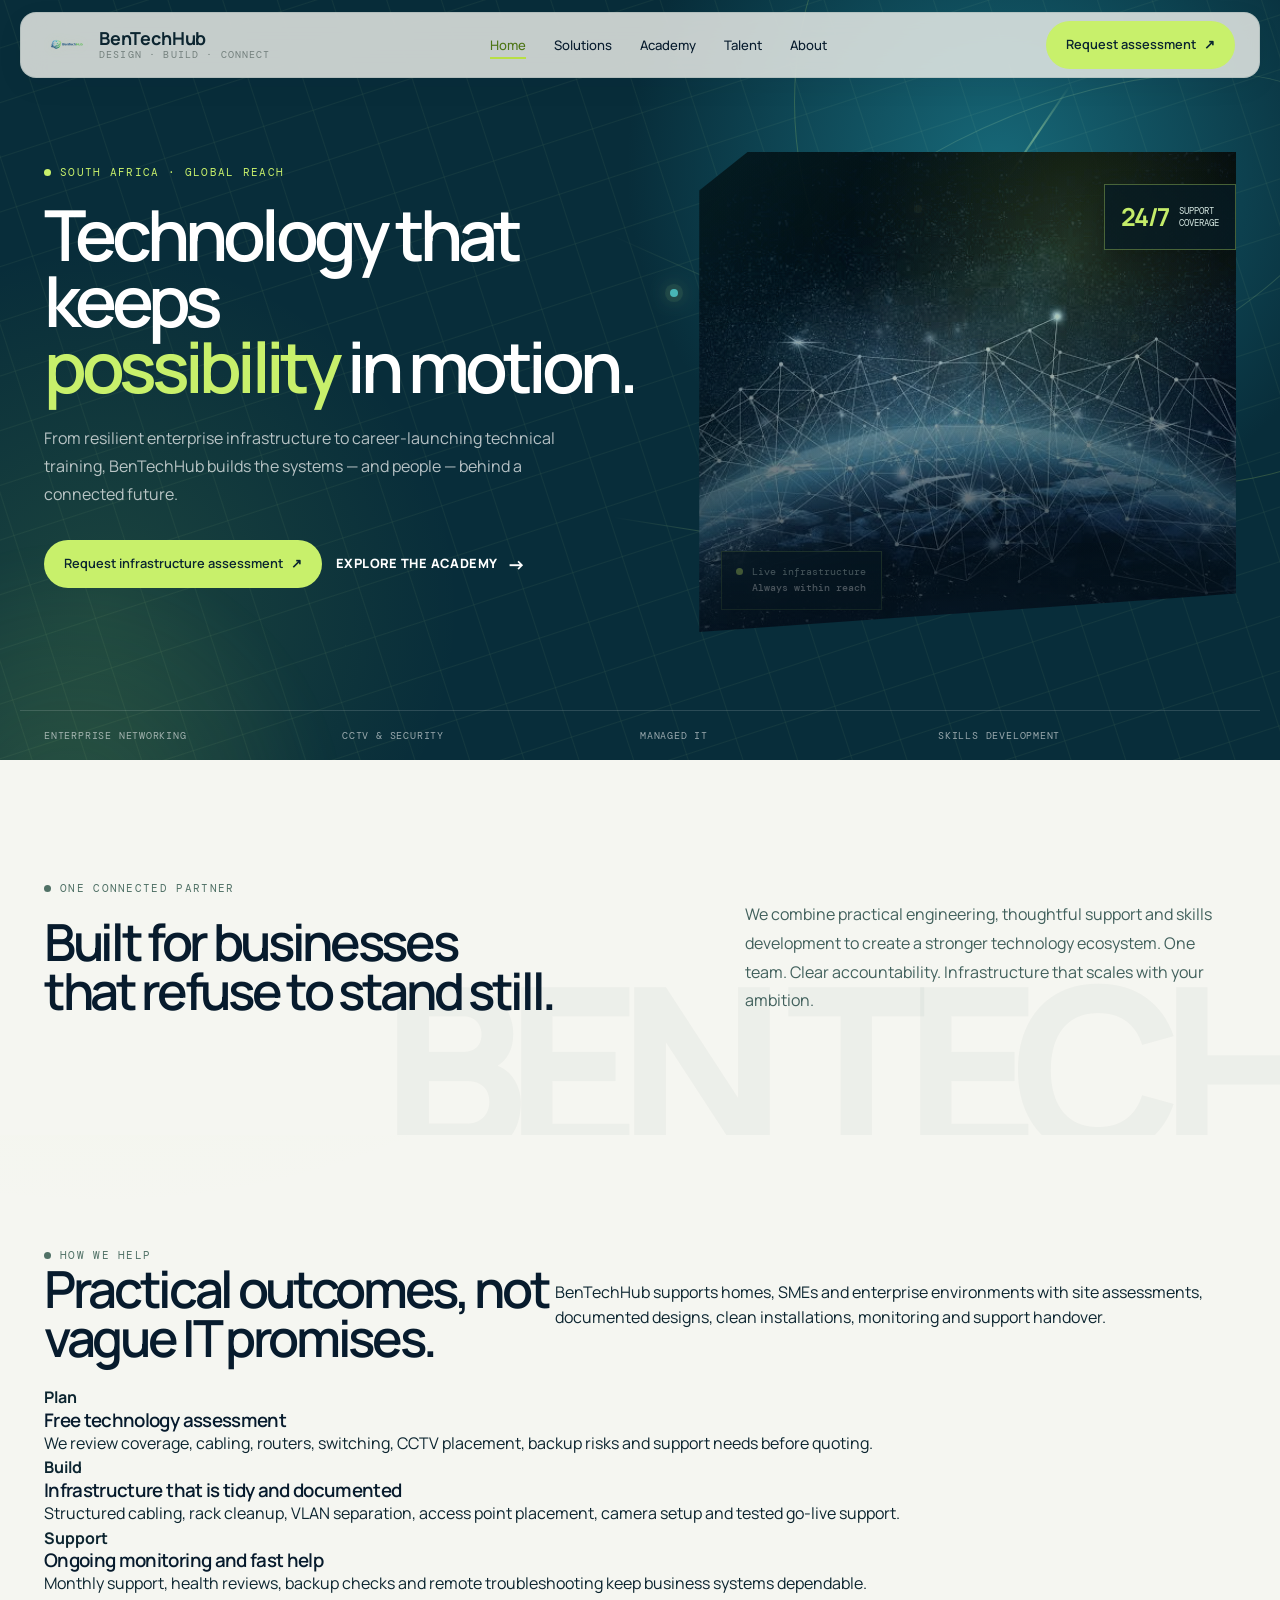
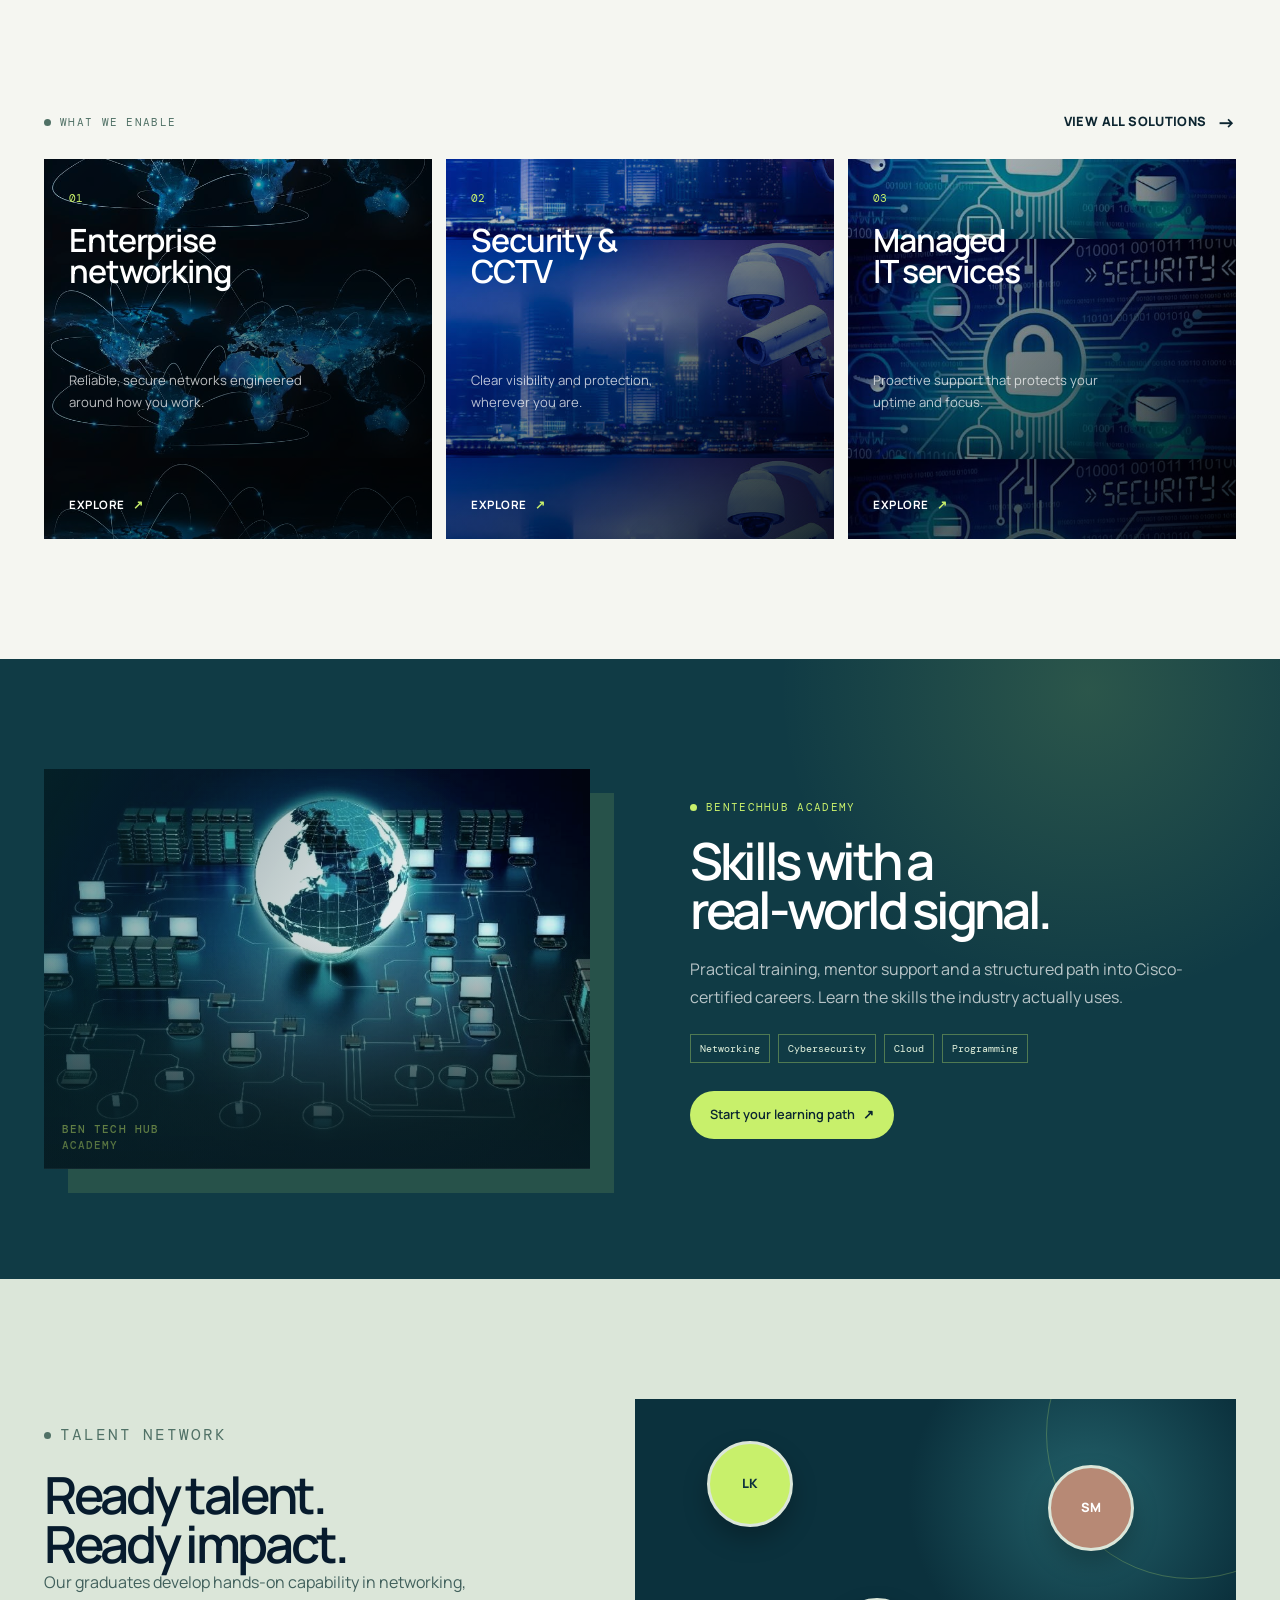
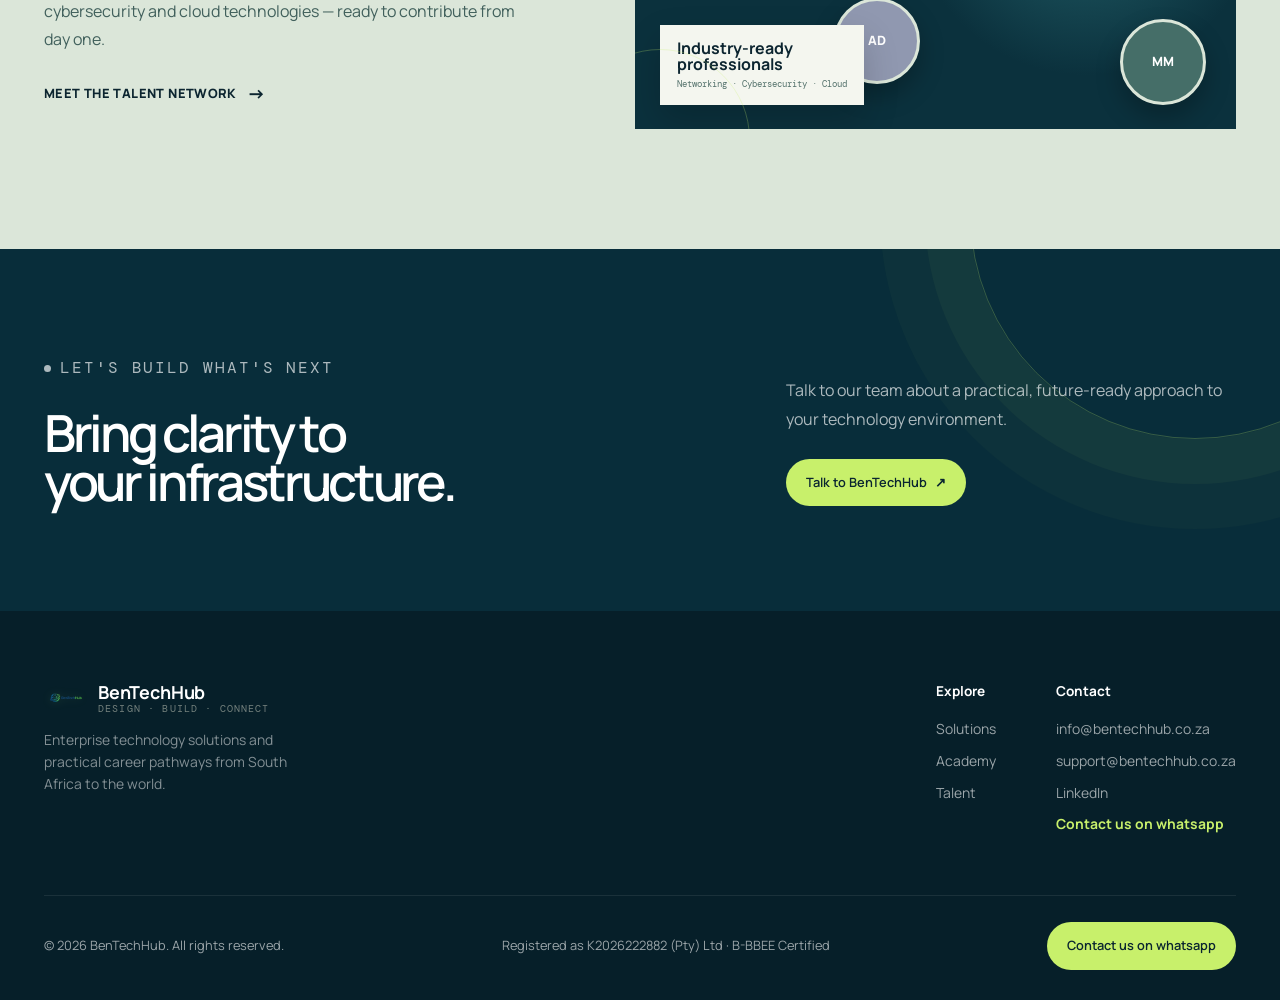
==== commit a2030487: "V5" ====
--- a/index.html
+++ b/index.html
@@ -17,6 +17,7 @@
 <main>
 <section class="hub-hero"><div class="container hub-hero-grid"><div class="hub-hero-copy"><p class="hub-kicker"><i></i>South Africa · Global reach</p><h1>Technology that keeps<br><em>possibility</em> in motion.</h1><p class="hub-intro">From resilient enterprise infrastructure to career-launching technical training, BenTechHub builds the systems — and people — behind a connected future.</p><div class="hero-actions"><a href="contact.html" class="btn btn-primary">Request infrastructure assessment <span aria-hidden="true">↗</span></a><a href="academy.html" class="hub-text-button">Explore the academy <span aria-hidden="true">→</span></a></div></div><div class="hub-hero-art"><img src="images.jpeg" alt="Global network connections visualised across the earth"><div class="hub-signal"><span></span>Live infrastructure<br><b>Always within reach</b></div><div class="hub-stat"><b>24/7</b><span>Support<br>coverage</span></div></div></div><div class="container hub-hero-foot"><span>Enterprise networking</span><span>CCTV & security</span><span>Managed IT</span><span>Skills development</span></div></section>
 <section class="hub-intro-section"><div class="container hub-split-intro"><div><p class="hub-kicker dark"><i></i>One connected partner</p><h2>Built for businesses<br>that refuse to stand still.</h2></div><p>We combine practical engineering, thoughtful support and skills development to create a stronger technology ecosystem. One team. Clear accountability. Infrastructure that scales with your ambition.</p></div></section>
+<section class="hub-proof-section"><div class="container"><div class="hub-section-heading"><div><p class="hub-kicker dark"><i></i>How we help</p><h2>Practical outcomes, not vague IT promises.</h2></div><p>BenTechHub supports homes, SMEs and enterprise environments with site assessments, documented designs, clean installations, monitoring and support handover.</p></div><div class="proof-grid"><article><b>Plan</b><h3>Free technology assessment</h3><p>We review coverage, cabling, routers, switching, CCTV placement, backup risks and support needs before quoting.</p></article><article><b>Build</b><h3>Infrastructure that is tidy and documented</h3><p>Structured cabling, rack cleanup, VLAN separation, access point placement, camera setup and tested go-live support.</p></article><article><b>Support</b><h3>Ongoing monitoring and fast help</h3><p>Monthly support, health reviews, backup checks and remote troubleshooting keep business systems dependable.</p></article></div></div></section>
 <section class="hub-solutions"><div class="container"><div class="hub-section-heading"><p class="hub-kicker dark"><i></i>What we enable</p><a href="services.html" class="hub-text-button">View all solutions <span>→</span></a></div><div class="hub-solutions-grid"><a class="hub-solution-card card-network" href="services.html#network"><div><span>01</span><h3>Enterprise<br>networking</h3></div><p>Reliable, secure networks engineered around how you work.</p><b>Explore <i>↗</i></b></a><a class="hub-solution-card card-security" href="services.html#cctv"><div><span>02</span><h3>Security &<br>CCTV</h3></div><p>Clear visibility and protection, wherever you are.</p><b>Explore <i>↗</i></b></a><a class="hub-solution-card card-managed" href="managed-It.html"><div><span>03</span><h3>Managed<br>IT services</h3></div><p>Proactive support that protects your uptime and focus.</p><b>Explore <i>↗</i></b></a></div></div></section>
 <section class="hub-academy"><div class="container hub-academy-grid"><div class="hub-academy-image"><img src="IT-Networking-Fundamentals.jpg" alt="Connected devices and networking infrastructure"><div class="hub-image-label">BEN TECH HUB<br>ACADEMY</div></div><div><p class="hub-kicker"><i></i>BenTechHub Academy</p><h2>Skills with a<br>real-world signal.</h2><p class="hub-intro">Practical training, mentor support and a structured path into Cisco-certified careers. Learn the skills the industry actually uses.</p><div class="hub-course-tags"><span>Networking</span><span>Cybersecurity</span><span>Cloud</span><span>Programming</span></div><a class="btn btn-primary" href="academy.html">Start your learning path <span>↗</span></a></div></div></section>
 <section class="hub-talent"><div class="container hub-talent-grid"><div><p class="hub-kicker dark"><i></i>Talent network</p><h2>Ready talent.<br>Ready impact.</h2><p>Our graduates develop hands-on capability in networking, cybersecurity and cloud technologies — ready to contribute from day one.</p><a class="hub-text-button" href="talent.html">Meet the talent network <span>→</span></a></div><div class="hub-people"><div class="person p1">LK</div><div class="person p2">SM</div><div class="person p3">AD</div><div class="person p4">MM</div><div class="people-card"><b>Industry-ready<br>professionals</b><span>Networking · Cybersecurity · Cloud</span></div></div></div></section>
--- a/styles.css
+++ b/styles.css
@@ -441,6 +441,7 @@
 .coverage-card{ border-radius:12px; overflow:hidden; background:var(--ink); padding:26px 24px; color:#fff; position:relative; }
 .coverage-card svg{ width:100%; height:auto; opacity:.9; }
 .coverage-card b{ display:block; font-size:.92rem; margin-bottom:10px; }
+.hidden-field{ display:none; }
 @media (max-width:900px){ .contact-grid{ grid-template-columns:1fr; } .field-row{ grid-template-columns:1fr; } }
 
 /* ---------- footer ---------- */
@@ -452,6 +453,16 @@
 .footer-col li{ margin-bottom:10px; font-size:.87rem; }
 .footer-col a:hover{ color:#fff; }
 .footer-bottom{ display:flex; justify-content:space-between; align-items:center; padding-top:26px; font-size:.8rem; flex-wrap:wrap; gap:10px; }
+.whatsapp-button,
+.whatsapp-footer-button{ text-transform:none; }
+.whatsapp-footer-link{ color:#c8f06b; font-weight:700; }
+.whatsapp-footer-button{ padding:10px 15px; font-size:.75rem; }
+
+.pricing-grid{ grid-template-columns:repeat(auto-fit,minmax(250px,1fr)); }
+.price-card h4{ margin:18px 0 8px; font-size:.9rem; color:var(--green-dark); }
+.price-card.featured h4{ color:#c8f06b; }
+.price-meta{ display:block; min-height:42px; margin:0 0 16px; color:var(--slate); font-size:.84rem; line-height:1.55; }
+.price-card.featured .price-meta{ color:rgba(255,255,255,.68); }
 
 @media (max-width:600px){
   section{ padding:76px 0; }
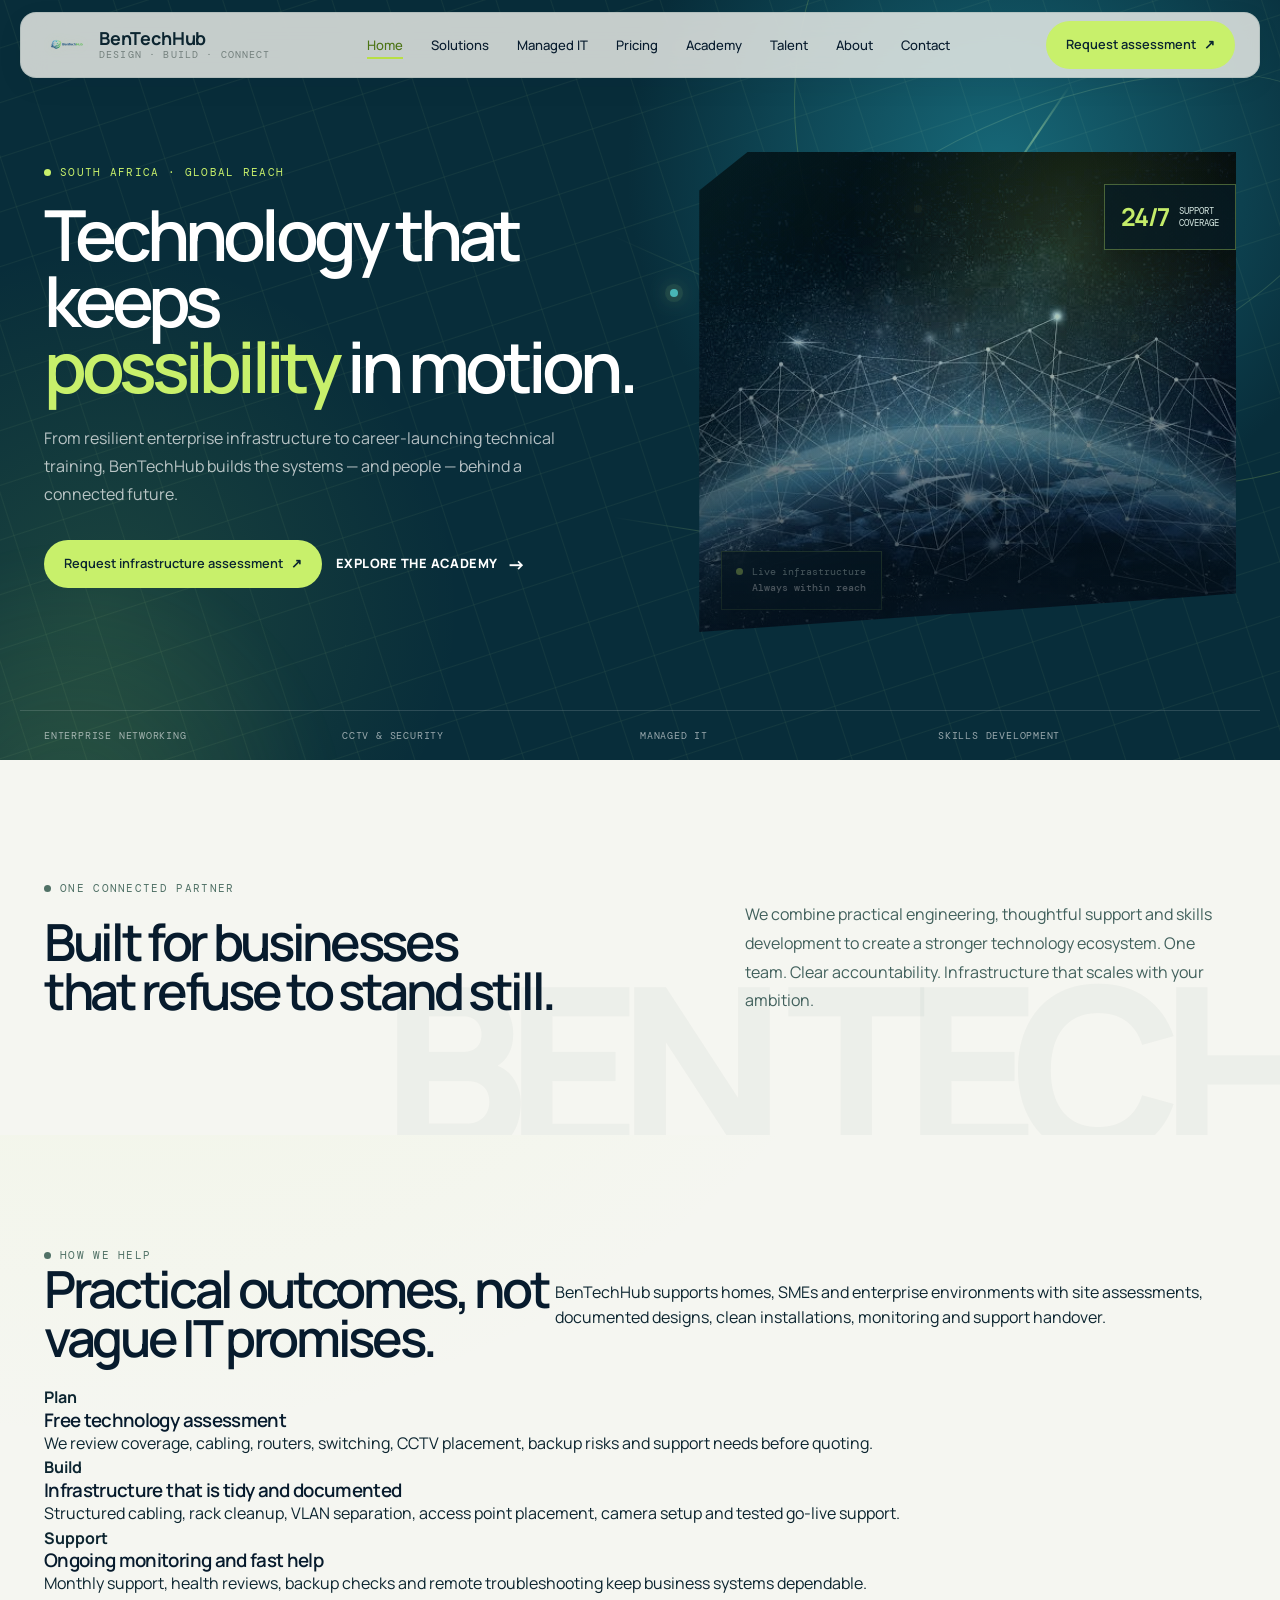
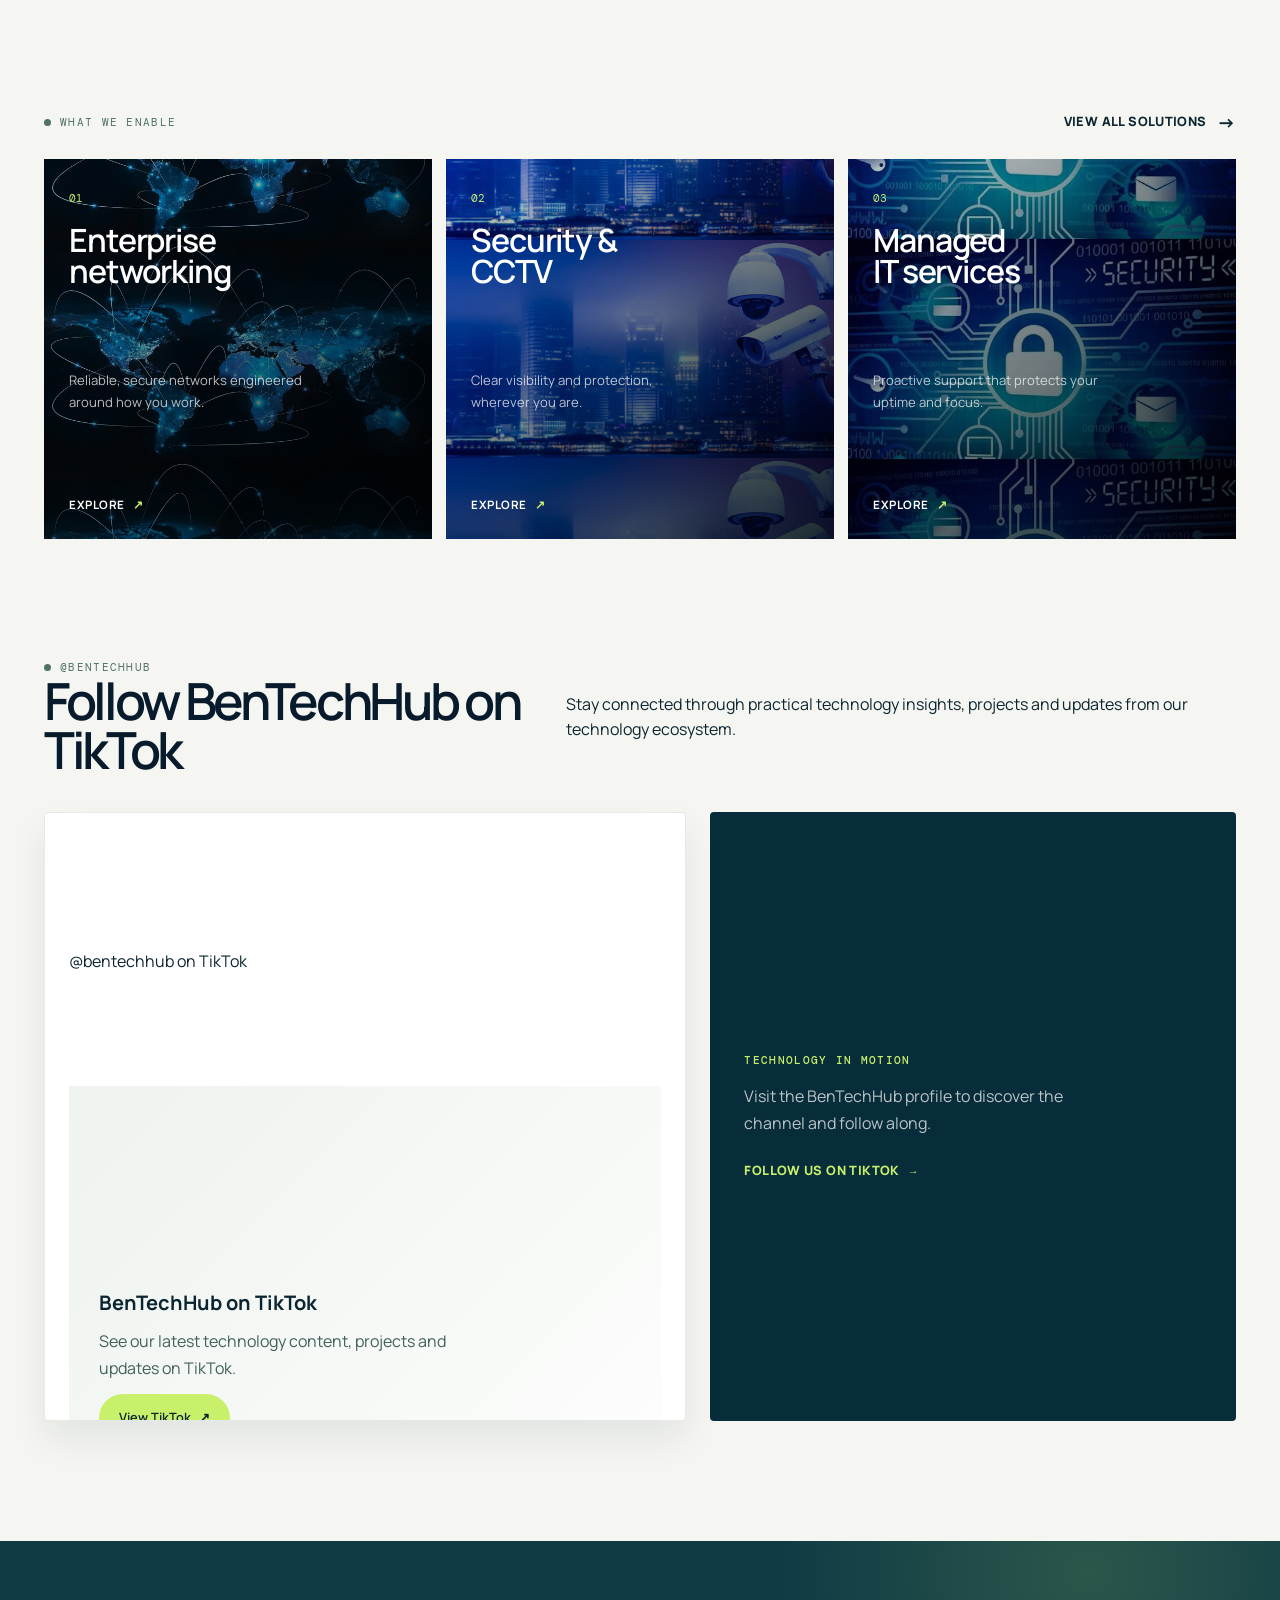
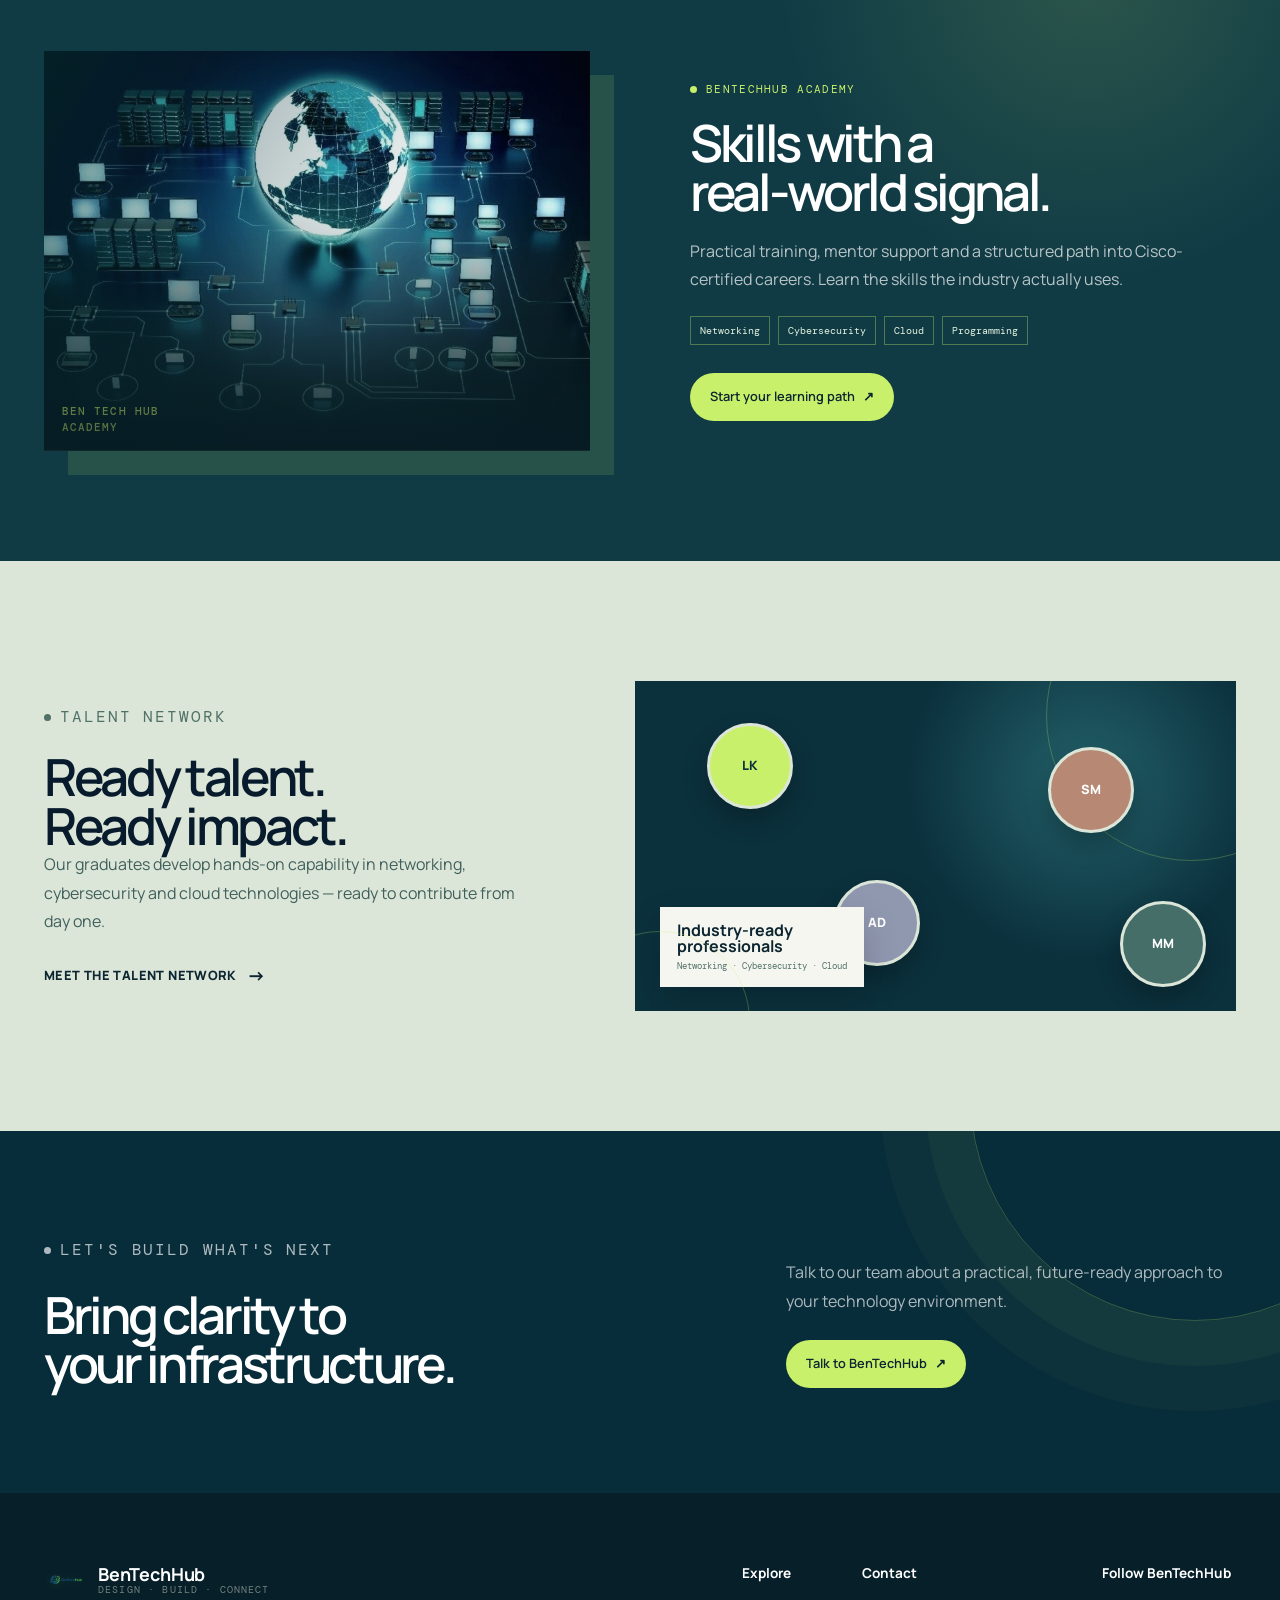
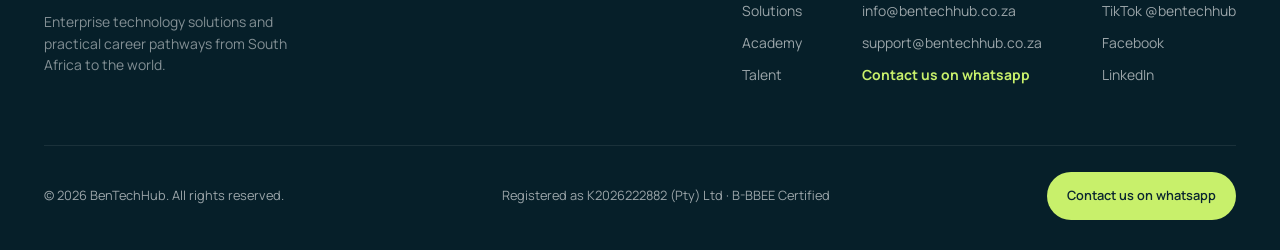
==== commit a6a0c021: "Widget addition" ====
--- a/index.html
+++ b/index.html
@@ -19,9 +19,10 @@
 <section class="hub-intro-section"><div class="container hub-split-intro"><div><p class="hub-kicker dark"><i></i>One connected partner</p><h2>Built for businesses<br>that refuse to stand still.</h2></div><p>We combine practical engineering, thoughtful support and skills development to create a stronger technology ecosystem. One team. Clear accountability. Infrastructure that scales with your ambition.</p></div></section>
 <section class="hub-proof-section"><div class="container"><div class="hub-section-heading"><div><p class="hub-kicker dark"><i></i>How we help</p><h2>Practical outcomes, not vague IT promises.</h2></div><p>BenTechHub supports homes, SMEs and enterprise environments with site assessments, documented designs, clean installations, monitoring and support handover.</p></div><div class="proof-grid"><article><b>Plan</b><h3>Free technology assessment</h3><p>We review coverage, cabling, routers, switching, CCTV placement, backup risks and support needs before quoting.</p></article><article><b>Build</b><h3>Infrastructure that is tidy and documented</h3><p>Structured cabling, rack cleanup, VLAN separation, access point placement, camera setup and tested go-live support.</p></article><article><b>Support</b><h3>Ongoing monitoring and fast help</h3><p>Monthly support, health reviews, backup checks and remote troubleshooting keep business systems dependable.</p></article></div></div></section>
 <section class="hub-solutions"><div class="container"><div class="hub-section-heading"><p class="hub-kicker dark"><i></i>What we enable</p><a href="services.html" class="hub-text-button">View all solutions <span>→</span></a></div><div class="hub-solutions-grid"><a class="hub-solution-card card-network" href="services.html#network"><div><span>01</span><h3>Enterprise<br>networking</h3></div><p>Reliable, secure networks engineered around how you work.</p><b>Explore <i>↗</i></b></a><a class="hub-solution-card card-security" href="services.html#cctv"><div><span>02</span><h3>Security &<br>CCTV</h3></div><p>Clear visibility and protection, wherever you are.</p><b>Explore <i>↗</i></b></a><a class="hub-solution-card card-managed" href="managed-It.html"><div><span>03</span><h3>Managed<br>IT services</h3></div><p>Proactive support that protects your uptime and focus.</p><b>Explore <i>↗</i></b></a></div></div></section>
+<section class="hub-social"><div class="container"><div class="hub-section-heading"><div><p class="hub-kicker dark"><i></i>@BenTechHub</p><h2>Follow BenTechHub on TikTok</h2></div><p>Stay connected through practical technology insights, projects and updates from our technology ecosystem.</p></div><div class="hub-social-grid"><div class="hub-social-embed"><blockquote class="tiktok-embed" cite="https://www.tiktok.com/@bentechhub" data-unique-id="bentechhub" data-embed-type="creator"><section><a target="_blank" href="https://www.tiktok.com/@bentechhub" rel="noopener noreferrer">@bentechhub on TikTok</a></section></blockquote><div class="hub-social-fallback"><b>BenTechHub on TikTok</b><p>See our latest technology content, projects and updates on TikTok.</p><a class="btn btn-primary" href="https://www.tiktok.com/@bentechhub" target="_blank" rel="noopener noreferrer">View TikTok <span aria-hidden="true">↗</span></a></div></div><div class="hub-social-note"><span>Technology in motion</span><p>Visit the BenTechHub profile to discover the channel and follow along.</p><a class="hub-text-button" href="https://www.tiktok.com/@bentechhub" target="_blank" rel="noopener noreferrer">Follow us on TikTok <span>→</span></a></div></div></div></section>
 <section class="hub-academy"><div class="container hub-academy-grid"><div class="hub-academy-image"><img src="IT-Networking-Fundamentals.jpg" alt="Connected devices and networking infrastructure"><div class="hub-image-label">BEN TECH HUB<br>ACADEMY</div></div><div><p class="hub-kicker"><i></i>BenTechHub Academy</p><h2>Skills with a<br>real-world signal.</h2><p class="hub-intro">Practical training, mentor support and a structured path into Cisco-certified careers. Learn the skills the industry actually uses.</p><div class="hub-course-tags"><span>Networking</span><span>Cybersecurity</span><span>Cloud</span><span>Programming</span></div><a class="btn btn-primary" href="academy.html">Start your learning path <span>↗</span></a></div></div></section>
 <section class="hub-talent"><div class="container hub-talent-grid"><div><p class="hub-kicker dark"><i></i>Talent network</p><h2>Ready talent.<br>Ready impact.</h2><p>Our graduates develop hands-on capability in networking, cybersecurity and cloud technologies — ready to contribute from day one.</p><a class="hub-text-button" href="talent.html">Meet the talent network <span>→</span></a></div><div class="hub-people"><div class="person p1">LK</div><div class="person p2">SM</div><div class="person p3">AD</div><div class="person p4">MM</div><div class="people-card"><b>Industry-ready<br>professionals</b><span>Networking · Cybersecurity · Cloud</span></div></div></div></section>
 <section class="hub-cta"><div class="container"><div><p class="hub-kicker"><i></i>Let's build what's next</p><h2>Bring clarity to<br>your infrastructure.</h2></div><div><p>Talk to our team about a practical, future-ready approach to your technology environment.</p><a href="contact.html" class="btn btn-primary">Talk to BenTechHub <span>↗</span></a></div></div></section>
 </main>
-<footer><div class="container"><div class="footer-top"><div class="footer-brand"><a class="brand hub-brand" href="index.html"><img src="images.png" alt="" class="hub-logo"><span class="brand-text"><b>BenTechHub</b><span>Design · Build · Connect</span></span></a><p>Enterprise technology solutions and practical career pathways from South Africa to the world.</p></div><div class="footer-cols"><div class="footer-col"><b>Explore</b><ul><li><a href="services.html">Solutions</a></li><li><a href="academy.html">Academy</a></li><li><a href="talent.html">Talent</a></li></ul></div><div class="footer-col"><b>Contact</b><ul><li><a href="mailto:info@bentechhub.co.za">info@bentechhub.co.za</a></li><li><a href="mailto:support@bentechhub.co.za">support@bentechhub.co.za</a></li><li><a href="https://www.linkedin.com/in/benediction-matlou">LinkedIn</a></li></ul></div></div></div><div class="footer-bottom"><span>© <span id="year"></span> BenTechHub. All rights reserved.</span><span>Registered as K2026222882 (Pty) Ltd · B-BBEE Certified</span></div></div></footer><script src="script.js"></script>
+<footer><div class="container"><div class="footer-top"><div class="footer-brand"><a class="brand hub-brand" href="index.html"><img src="images.png" alt="" class="hub-logo"><span class="brand-text"><b>BenTechHub</b><span>Design · Build · Connect</span></span></a><p>Enterprise technology solutions and practical career pathways from South Africa to the world.</p></div><div class="footer-cols"><div class="footer-col"><b>Explore</b><ul><li><a href="services.html">Solutions</a></li><li><a href="academy.html">Academy</a></li><li><a href="talent.html">Talent</a></li></ul></div><div class="footer-col"><b>Contact</b><ul><li><a href="mailto:info@bentechhub.co.za">info@bentechhub.co.za</a></li><li><a href="mailto:support@bentechhub.co.za">support@bentechhub.co.za</a></li></ul></div><div class="footer-col"><b>Follow BenTechHub</b><ul><li><a href="https://www.tiktok.com/@bentechhub" target="_blank" rel="noopener noreferrer">TikTok @bentechhub</a></li><li><a href="https://www.facebook.com/BenTechHub" target="_blank" rel="noopener noreferrer">Facebook</a></li><li><a href="https://www.linkedin.com/in/benediction-matlou" target="_blank" rel="noopener noreferrer">LinkedIn</a></li></ul></div></div></div><div class="footer-bottom"><span>© <span id="year"></span> BenTechHub. All rights reserved.</span><span>Registered as K2026222882 (Pty) Ltd · B-BBEE Certified</span></div></div></footer><script src="script.js"></script>
 </body></html>
--- a/enhancements.css
+++ b/enhancements.css
@@ -1,3 +1,6 @@
+.interior-page .price-card.featured{background:#082b45;color:#fff}
+.hub-social{padding:0 0 120px}.hub-social .hub-section-heading{margin-bottom:38px}.hub-social-grid{display:grid;grid-template-columns:minmax(0,1.1fr) minmax(220px,.9fr);gap:24px;align-items:stretch}.hub-social-embed{position:relative;min-height:360px;padding:24px;background:#fff;border:1px solid rgba(44,82,76,.12);border-radius:4px;box-shadow:0 18px 36px rgba(7,27,45,.08);overflow:hidden}.hub-social-embed .tiktok-embed{margin:0 auto!important;min-width:0!important;max-width:100%!important}.hub-social-fallback{height:100%;min-height:310px;display:flex;flex-direction:column;align-items:flex-start;justify-content:center;gap:12px;padding:30px;background:linear-gradient(135deg,#eef3ee,#fff)}.hub-social-fallback[hidden]{display:none}.hub-social-fallback b{font:700 1.25rem Manrope,sans-serif;color:#0a2530}.hub-social-fallback p,.hub-social-note p{max-width:360px;color:#41605c;line-height:1.7}.hub-social-note{display:flex;flex-direction:column;justify-content:center;padding:34px;background:#103b45;color:#fff;border-radius:4px}.hub-social-note span{font:500 .68rem 'DM Mono',monospace;letter-spacing:.12em;text-transform:uppercase;color:#c8f06b}.hub-social-note p{margin:16px 0 24px;color:rgba(255,255,255,.72)}.hub-social-note .hub-text-button{color:#c8f06b}.hub-social.embed-failed .hub-social-note{background:#082d3a}@media(max-width:900px){.hub-social-grid{grid-template-columns:1fr}.hub-social-note{min-height:220px}}@media(max-width:600px){.hub-social{padding-bottom:80px}.hub-social-embed{padding:14px;min-height:330px}.hub-social-fallback{min-height:290px;padding:24px}}
+@media(max-width:600px){.interior-page .contact-grid{grid-template-columns:minmax(0,1fr);gap:34px}.interior-page #quoteForm,.interior-page .contact-info{width:100%;min-width:0}.interior-page .info-card{min-width:0;padding:20px 18px}.interior-page .info-card>div:last-child{min-width:0;overflow-wrap:anywhere}.interior-page .info-card a,.interior-page .info-card span{overflow-wrap:anywhere}.interior-page .coverage-card{padding:22px 18px}.interior-page .whatsapp-button{white-space:normal;line-height:1.3}}
 /* Premium depth and responsive polish */
 body{overflow-x:hidden}a:focus-visible,button:focus-visible,input:focus-visible,textarea:focus-visible{outline:3px solid #bce96a;outline-offset:4px}
 .page-hero{isolation:isolate;background-image:linear-gradient(115deg,rgba(6,26,42,.96),rgba(10,72,91,.76)),url('images (1).jpeg');background-size:cover;background-position:center}.page-hero:before{z-index:-1;opacity:.6}.page-hero:after{z-index:-1}.sb-visual{box-shadow:0 24px 45px rgba(5,30,44,.17);transition:transform .5s var(--ease),box-shadow .5s var(--ease)}.service-block:hover .sb-visual{transform:translateY(-7px) rotate(-1deg);box-shadow:0 30px 55px rgba(5,30,44,.24)}.service-block:nth-child(even):hover .sb-visual{transform:translateY(-7px) rotate(1deg)}.service-card,.price-card,.stat,.info-card{will-change:transform}.service-card:hover,.price-card:hover{box-shadow:0 25px 45px rgba(7,27,45,.14)}
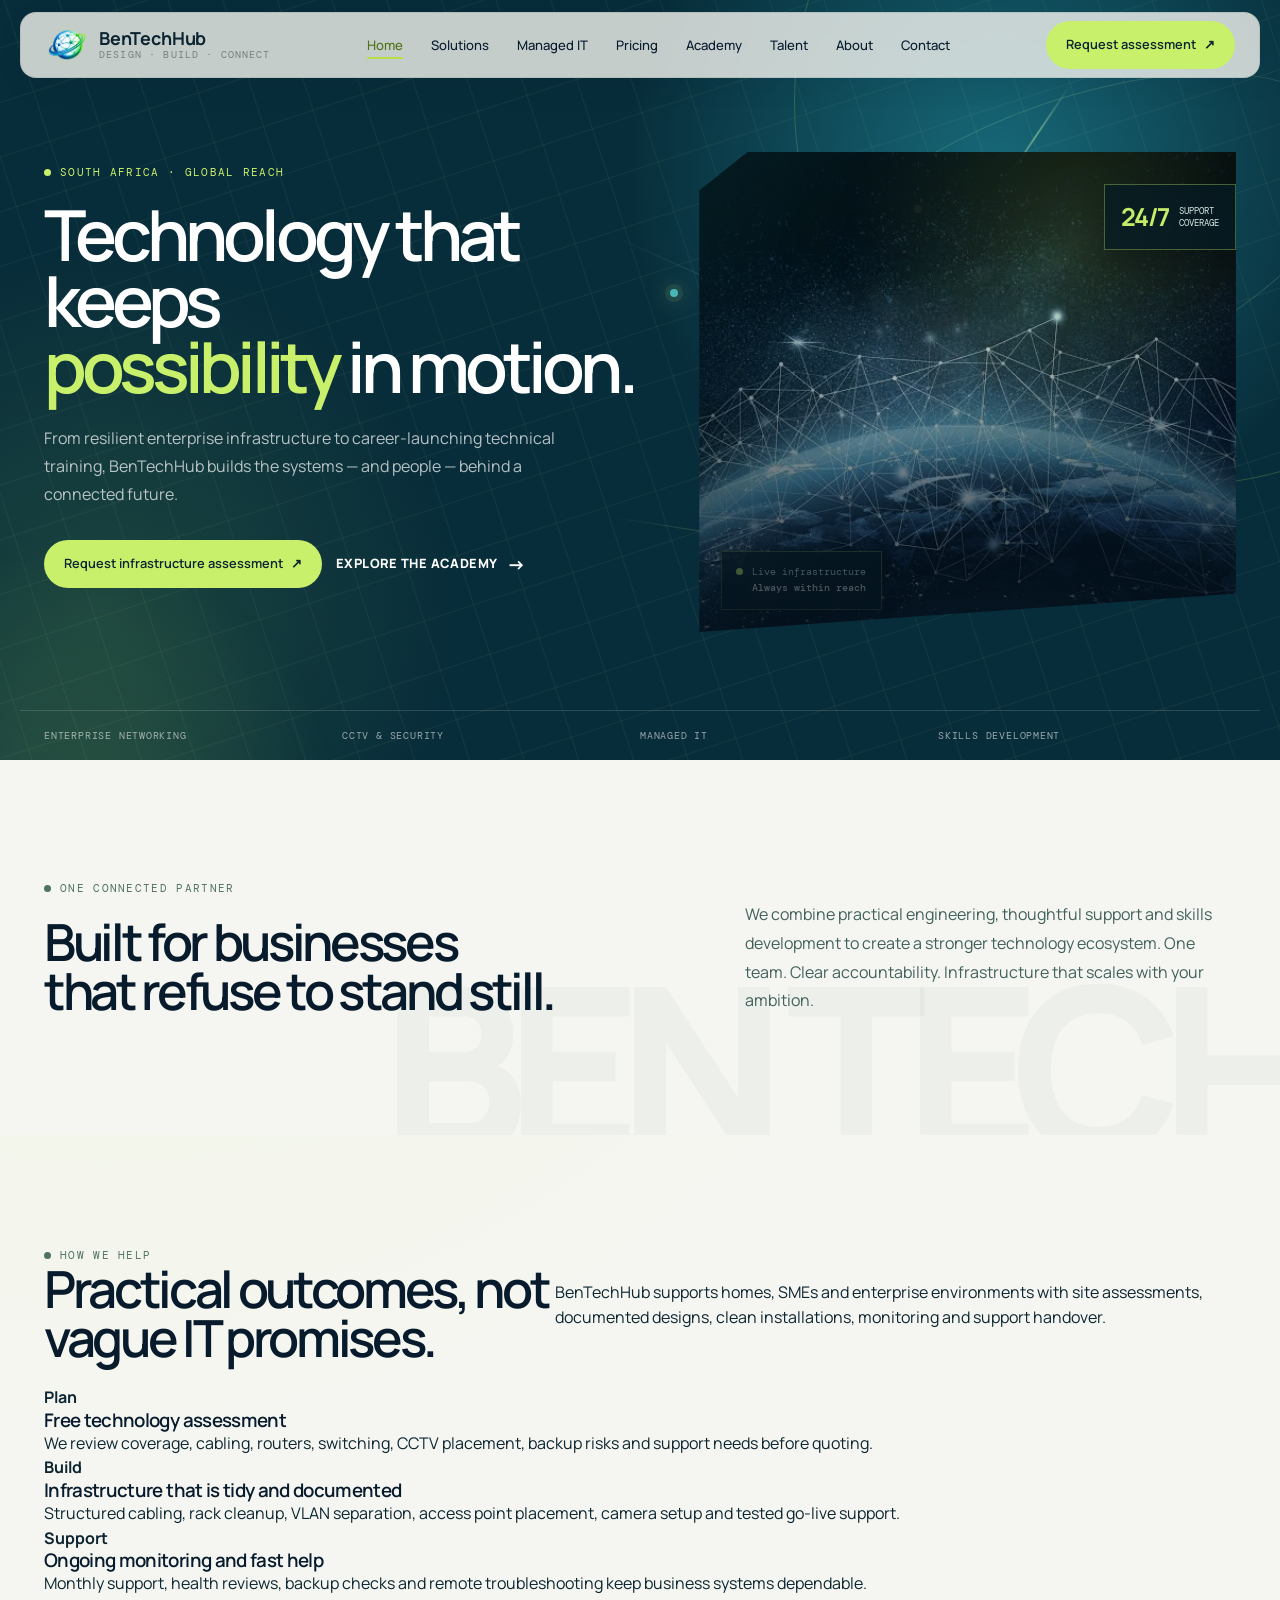
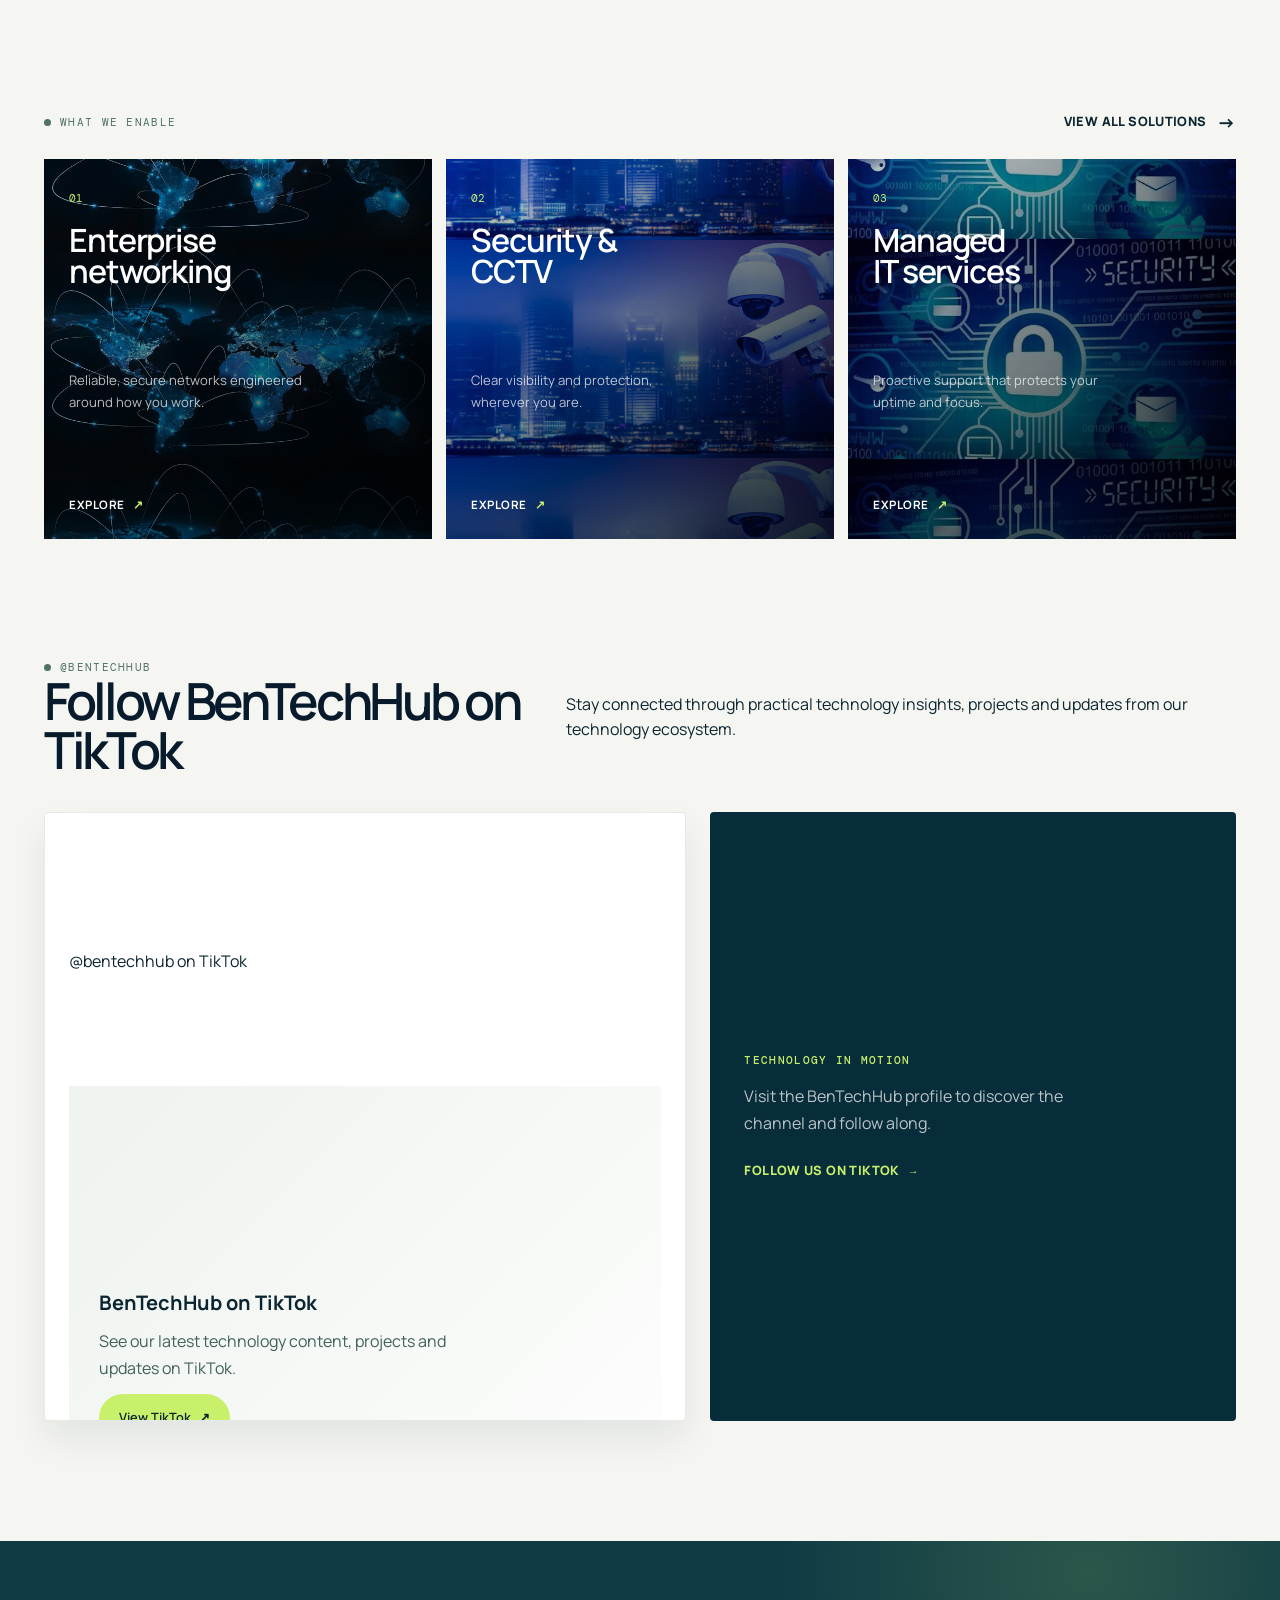
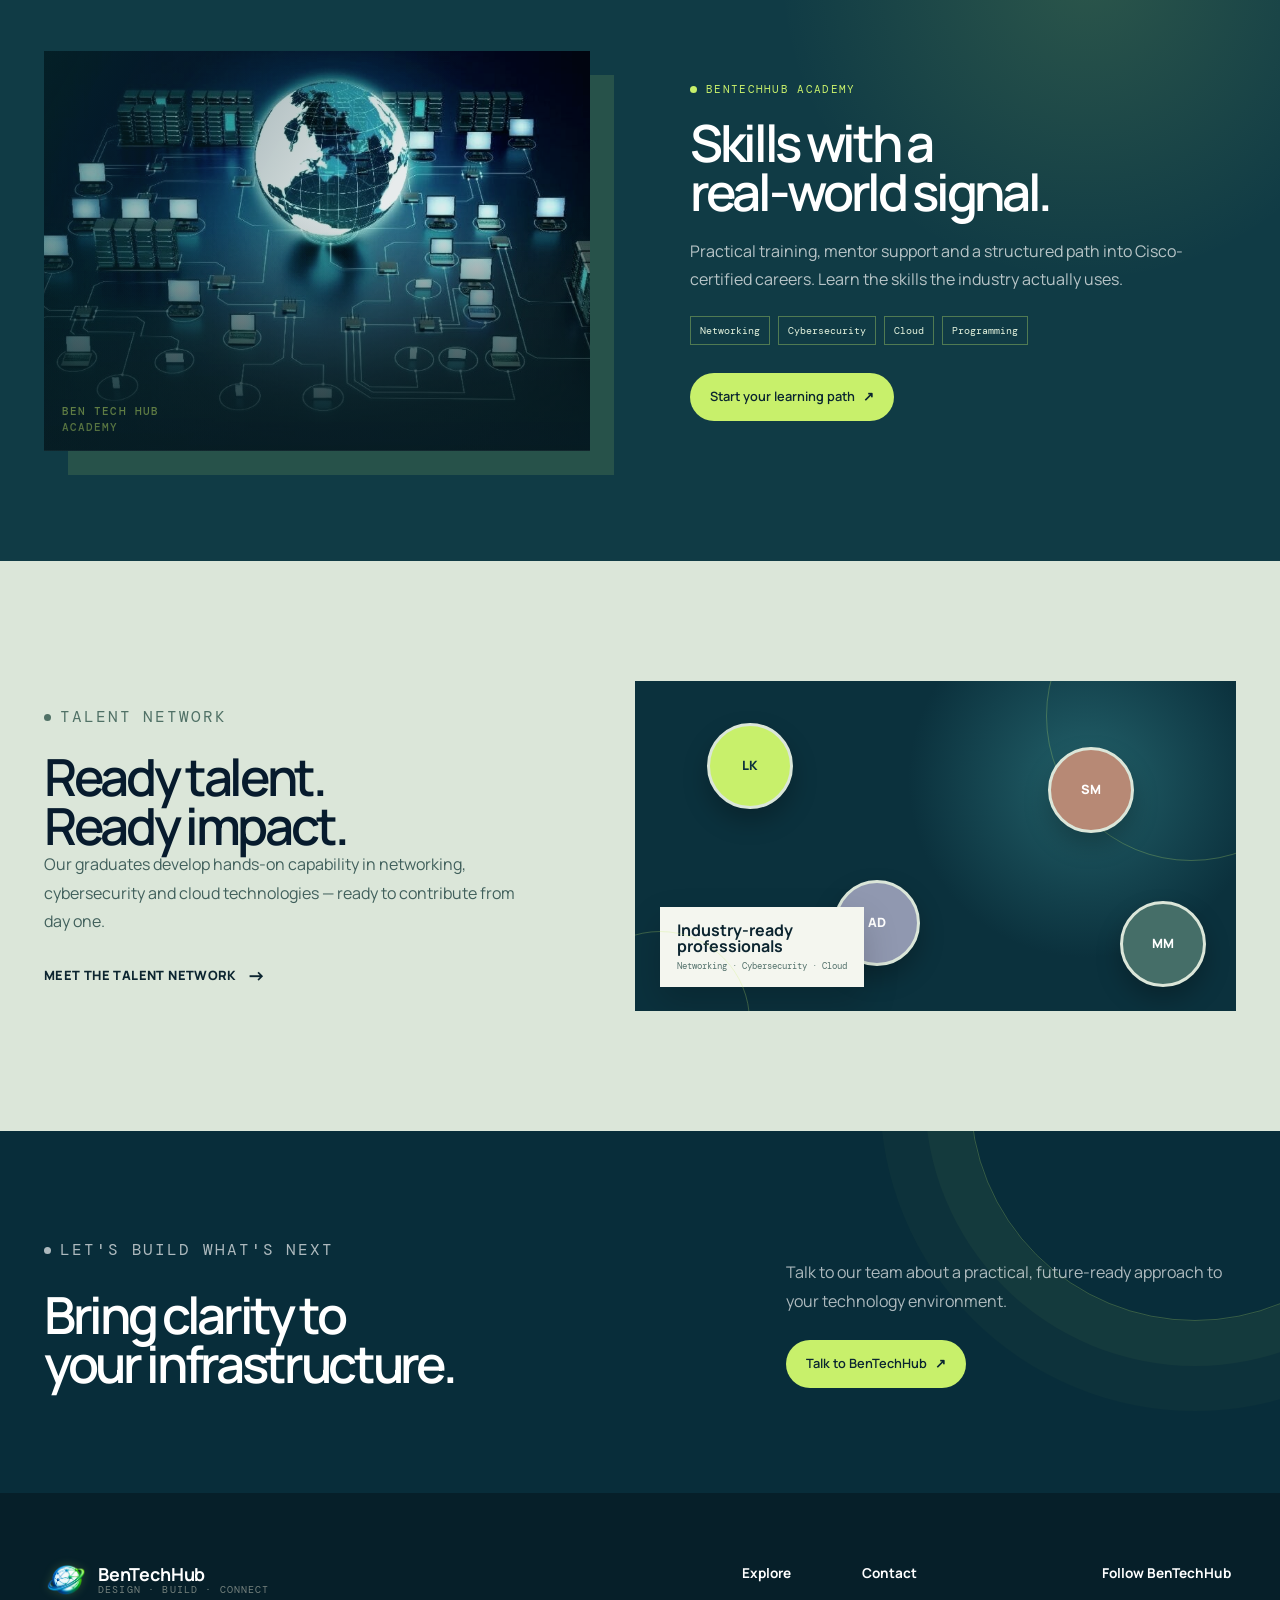
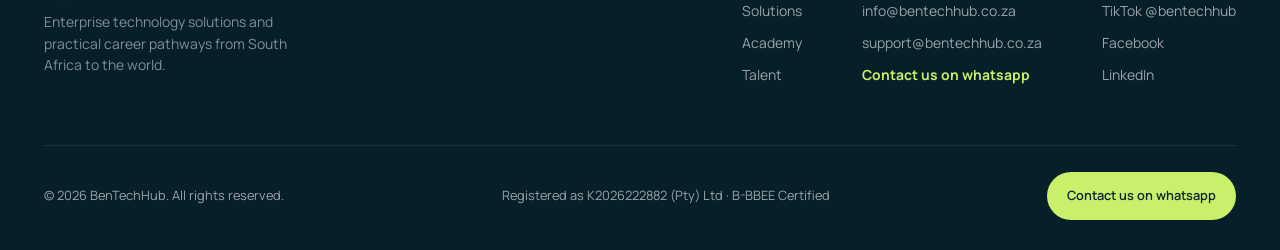
==== commit 238b7f41: "img changes" ====
--- a/index.html
+++ b/index.html
@@ -4,12 +4,12 @@
   <meta charset="utf-8"><meta name="viewport" content="width=device-width, initial-scale=1">
   <title>BenTechHub — Enterprise Technology & Career Pathways</title>
   <meta name="description" content="BenTechHub delivers enterprise networking, CCTV, managed IT and practical technology training across South Africa.">
-  <link rel="preconnect" href="https://fonts.googleapis.com"><link rel="preconnect" href="https://fonts.gstatic.com" crossorigin>
-  <link href="https://fonts.googleapis.com/css2?family=DM+Mono:wght@400;500&family=Manrope:wght@400;500;600;700;800&display=swap" rel="stylesheet"><link rel="icon" type="image/svg+xml" href="Logo-Cfwf3AIi.svg"><link rel="stylesheet" href="styles.css"><link rel="stylesheet" href="enhancements.css">
+  <link rel="preconnect" href="https://fonts.googleapis.com"><link rel="preconnect" href="https://fonts.gstatic.com" crossorigin><link rel="preconnect" href="https://www.tiktok.com">
+  <link href="https://fonts.googleapis.com/css2?family=DM+Mono:wght@400;500&family=Manrope:wght@400;500;600;700;800&display=swap" rel="stylesheet"><link rel="icon" type="image/svg+xml" href="33472.png"><link rel="stylesheet" href="styles.css"><link rel="stylesheet" href="enhancements.css">
 </head>
 <body class="hub-home">
 <header id="siteHeader"><div class="nav-wrap container">
-  <a class="brand hub-brand" href="index.html"><img src="images.png" alt="" class="hub-logo"><span class="brand-text"><b>BenTechHub</b><span>Design · Build · Connect</span></span></a>
+  <a class="brand hub-brand" href="index.html"><img src="33472.png" alt="" class="hub-logo"><span class="brand-text"><b>BenTechHub</b><span>Design · Build · Connect</span></span></a>
   <nav class="links"><a class="active" href="index.html">Home</a><a href="services.html">Solutions</a><a href="academy.html">Academy</a><a href="talent.html">Talent</a><a href="about.html">About</a></nav>
   <div class="nav-cta"><a href="contact.html" class="btn btn-primary">Request assessment <span aria-hidden="true">↗</span></a><button class="burger" id="burger" type="button" aria-label="Open navigation menu" aria-expanded="false" aria-controls="mobilePanel"><svg viewBox="0 0 24 24" fill="none" stroke="currentColor" stroke-width="2"><path d="M3 6h18M3 12h18M3 18h18"/></svg></button></div>
 </div></header>
